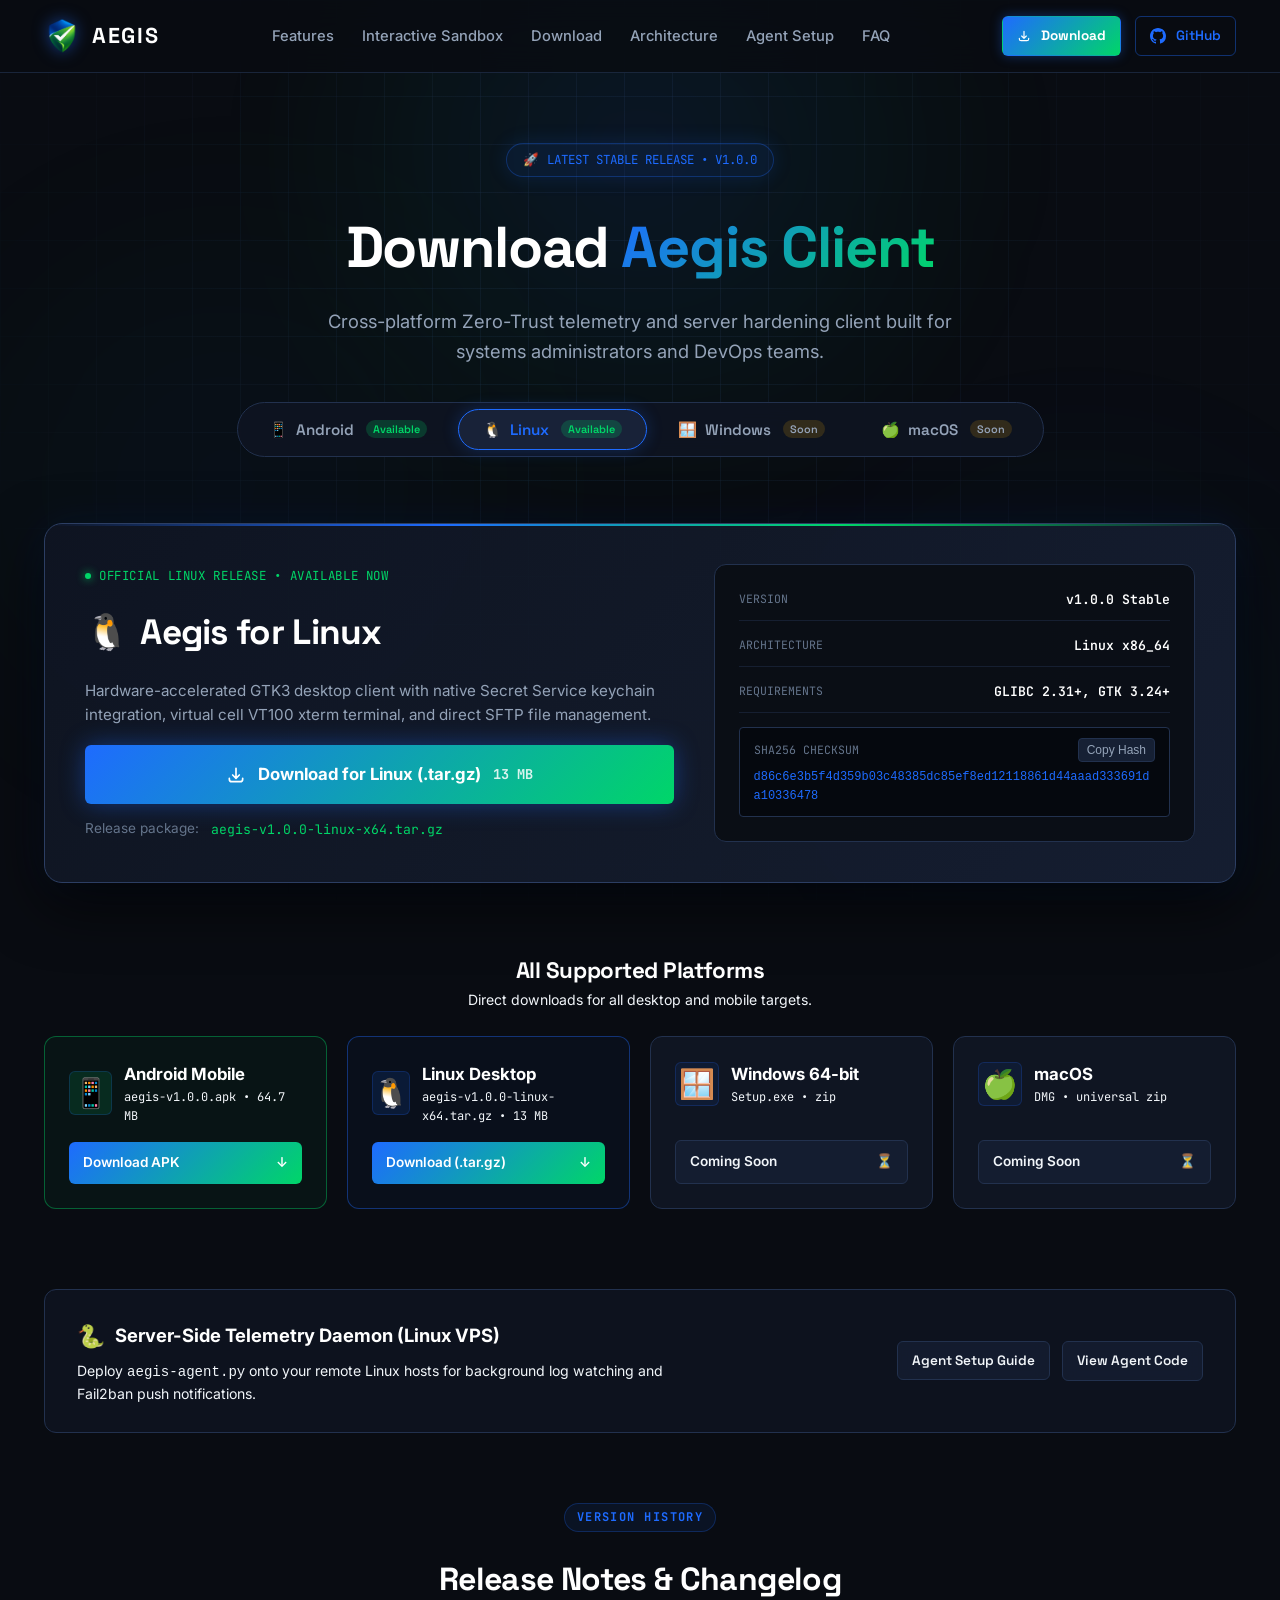
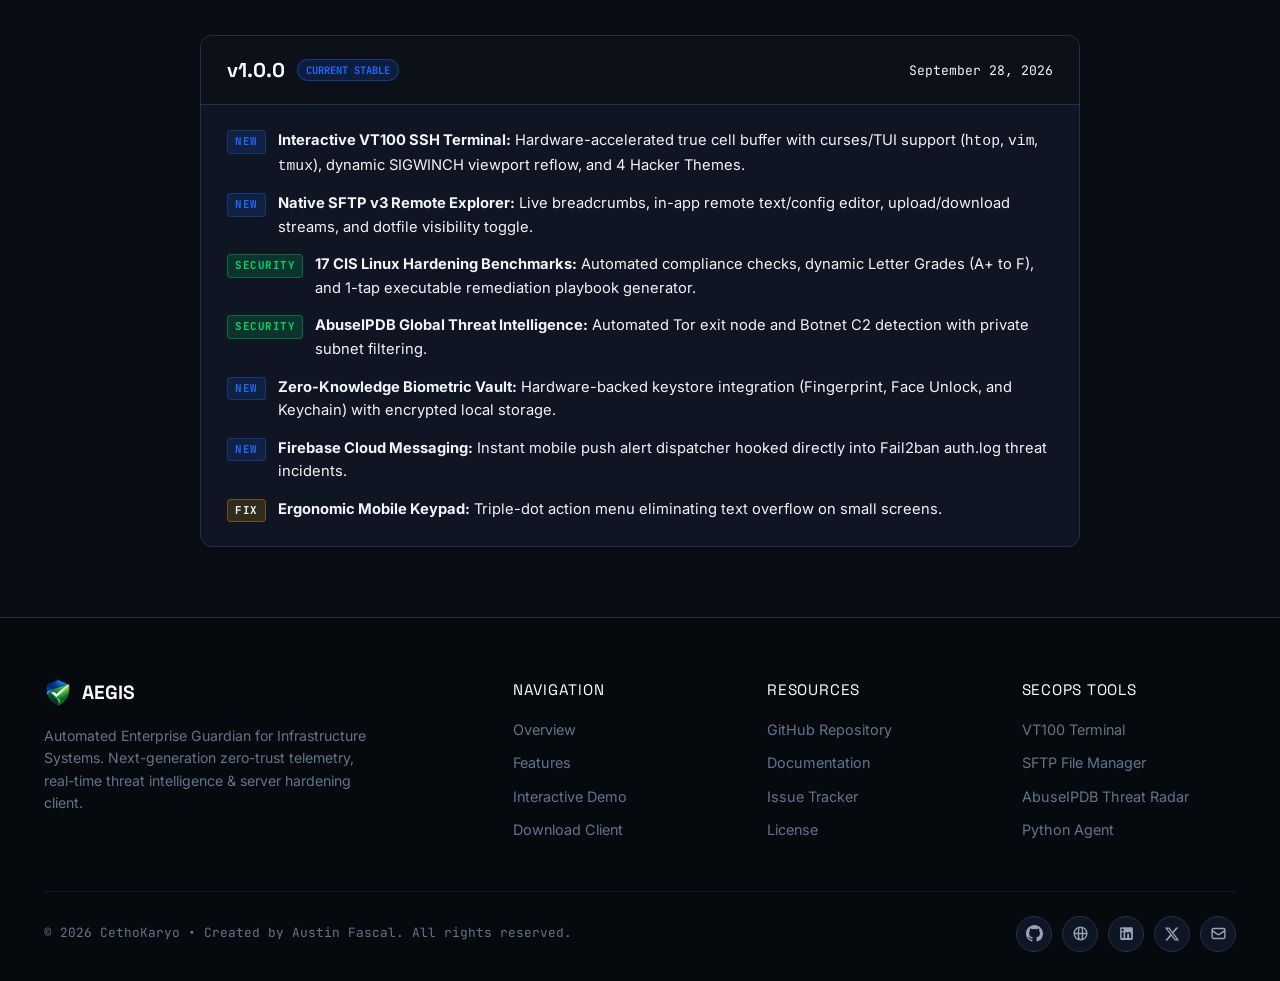
==== docs/download/index.html @ 313318b4 "chore: initial clean commit for Aegis client" ====
<!DOCTYPE html>
<html lang="en">
<head>
  <meta charset="UTF-8">
  <meta name="viewport" content="width=device-width, initial-scale=1.0">
  <meta http-equiv="X-UA-Compatible" content="ie=edge">

  <!-- Primary Meta Tags -->
  <title>Download Aegis — Next-Gen Zero-Trust Telemetry Client</title>
  <meta name="title" content="Download Aegis — Next-Gen Zero-Trust Telemetry Client">
  <meta name="description" content="Download the Aegis client for Linux, Windows, Android, and macOS. Experience hardware-accelerated SSH terminal, SFTP explorer, and real-time server telemetry.">
  <meta name="keywords" content="Download Aegis, Flutter Desktop, Linux SSH Client, Windows SSH, Android Terminal, macOS SFTP, SecOps, Zero-Trust">
  <meta name="author" content="Austin Fascal">
  <meta name="theme-color" content="#090C12">

  <!-- Open Graph / Facebook -->
  <meta property="og:type" content="website">
  <meta property="og:url" content="https://austinfascal.github.io/aegis-project/download/">
  <meta property="og:title" content="Download Aegis — Zero-Trust Telemetry & Server Hardening Client">
  <meta property="og:description" content="Download installers and binaries for Linux, Windows, Android, and macOS. Full release notes and changelogs.">
  <meta property="og:image" content="../assets/images/aegis_hero_preview.jpg">

  <!-- Twitter Card -->
  <meta property="twitter:card" content="summary_large_image">
  <meta property="twitter:url" content="https://austinfascal.github.io/aegis-project/download/">
  <meta property="twitter:title" content="Download Aegis — Zero-Trust Telemetry & Server Hardening Client">
  <meta property="twitter:description" content="Download installers and binaries for Linux, Windows, Android, and macOS. Full release notes and changelogs.">
  <meta property="twitter:image" content="../assets/images/aegis_hero_preview.jpg">

  <!-- Favicon -->
  <link rel="icon" type="image/png" href="../assets/images/favicon.png">

  <!-- Google Fonts -->
  <link rel="preconnect" href="https://fonts.googleapis.com">
  <link rel="preconnect" href="https://fonts.gstatic.com" crossorigin>
  <link href="https://fonts.googleapis.com/css2?family=Inter:wght@300;400;500;600;700&family=JetBrains+Mono:wght@400;500;600;700&family=Outfit:wght@500;600;700;800&family=Space+Grotesk:wght@500;600;700&display=swap" rel="stylesheet">

  <!-- Stylesheet -->
  <link rel="stylesheet" href="../styles.css">

  <!-- Reusable Components Script -->
  <script src="../components.js" defer></script>
</head>
<body>

  <!-- Cyber Matrix Ambient Background Glow -->
  <div class="ambient-bg" aria-hidden="true">
    <div class="ambient-grid"></div>
    <div class="ambient-glow-1"></div>
    <div class="ambient-glow-2"></div>
    <div class="ambient-glow-3"></div>
  </div>

  <!-- Reusable Header Component -->
  <aegis-header base-path="../" active-page="download"></aegis-header>

  <main>
    <!-- ==========================================================================
         Download Hero Section
         ========================================================================== -->
    <section class="download-hero">
      <div class="container">
        <div class="hero-pill-badge">
          <span>🚀</span>
          <span>LATEST STABLE RELEASE • V1.0.0</span>
        </div>

        <h1 class="download-hero-title">
          Download <span class="gradient-text-cyber">Aegis Client</span>
        </h1>

        <p class="download-hero-sub">
          Cross-platform Zero-Trust telemetry and server hardening client built for systems administrators and DevOps teams.
        </p>

        <!-- Interactive Platform Switcher Tabs -->
        <div class="platform-tabs-nav" id="osTabNav">
          <button class="p-tab-btn active" data-os="android" id="tabAndroidBtn">
            <span>📱</span>
            <span>Android</span>
            <span class="badge" style="background: rgba(0, 214, 104, 0.2); color: var(--emerald); font-size: 0.68rem; padding: 2px 7px; border-radius: 999px; margin-left: 4px;">Available</span>
          </button>
          <button class="p-tab-btn" data-os="linux" id="tabLinuxBtn">
            <span>🐧</span>
            <span>Linux</span>
            <span class="badge" style="background: rgba(0, 214, 104, 0.2); color: var(--emerald); font-size: 0.68rem; padding: 2px 7px; border-radius: 999px; margin-left: 4px;">Available</span>
          </button>
          <button class="p-tab-btn" data-os="windows" id="tabWindowsBtn">
            <span>🪟</span>
            <span>Windows</span>
            <span class="badge" style="background: rgba(255, 179, 0, 0.15); color: var(--amber); font-size: 0.68rem; padding: 2px 7px; border-radius: 999px; margin-left: 4px;">Soon</span>
          </button>
          <button class="p-tab-btn" data-os="macos" id="tabMacosBtn">
            <span>🍏</span>
            <span>macOS</span>
            <span class="badge" style="background: rgba(255, 179, 0, 0.15); color: var(--amber); font-size: 0.68rem; padding: 2px 7px; border-radius: 999px; margin-left: 4px;">Soon</span>
          </button>
        </div>
      </div>
    </section>

    <!-- ==========================================================================
         Active Platform Spotlight Card
         ========================================================================== -->
    <section class="container" style="position: relative; z-index: 1;">
      <div class="spotlight-card">

        <!-- 1. Linux Spotlight -->
        <div class="spotlight-panel" id="spotlight-linux">
          <div class="spotlight-info">
            <div class="spotlight-badge" style="border-color: rgba(0, 214, 104, 0.4); color: var(--emerald);">
              <span class="pulse-dot" style="background: var(--emerald);"></span>
              <span>OFFICIAL LINUX RELEASE • AVAILABLE NOW</span>
            </div>
            <h2 class="spotlight-title">
              <span>🐧</span>
              <span>Aegis for Linux</span>
            </h2>
            <p class="spotlight-desc">
              Hardware-accelerated GTK3 desktop client with native Secret Service keychain integration, virtual cell VT100 xterm terminal, and direct SFTP file management.
            </p>
            <div class="spotlight-cta-box">
              <a href="../releases/linux/aegis-v1.0.0-linux-x64.tar.gz" class="spotlight-main-btn" download>
                <svg width="20" height="20" fill="none" stroke="currentColor" viewBox="0 0 24 24">
                  <path stroke-linecap="round" stroke-linejoin="round" stroke-width="2" d="M4 16v1a3 3 0 003 3h10a3 3 0 003-3v-1m-4-4l-4 4m0 0l-4-4m4 4V4"/>
                </svg>
                <span>Download for Linux (.tar.gz)</span>
                <span style="font-family: var(--font-mono); font-size: 0.85rem; opacity: 0.85;">13 MB</span>
              </a>
              <div class="spotlight-alt-links">
                <span>Release package:</span>
                <span style="color: var(--emerald); font-family: var(--font-mono); font-size: 0.82rem;">aegis-v1.0.0-linux-x64.tar.gz</span>
              </div>
            </div>
          </div>

          <div class="spotlight-meta-panel">
            <div class="meta-row">
              <span class="meta-label">Version</span>
              <span class="meta-val">v1.0.0 Stable</span>
            </div>
            <div class="meta-row">
              <span class="meta-label">Architecture</span>
              <span class="meta-val">Linux x86_64</span>
            </div>
            <div class="meta-row">
              <span class="meta-label">Requirements</span>
              <span class="meta-val">GLIBC 2.31+, GTK 3.24+</span>
            </div>
            <div class="meta-hash-box">
              <div style="display: flex; justify-content: space-between; align-items: center;">
                <span class="meta-label">SHA256 Checksum</span>
                <button class="cmd-copy-btn" data-copy="d86c6e3b5f4d359b03c48385dc85ef8ed12118861d44aaad333691da10336478">Copy Hash</button>
              </div>
              <code style="color: var(--blue); font-size: 0.75rem; word-break: break-all;">d86c6e3b5f4d359b03c48385dc85ef8ed12118861d44aaad333691da10336478</code>
            </div>
          </div>
        </div>

        <!-- 2. Windows Spotlight -->
        <div class="spotlight-panel" id="spotlight-windows">
          <div class="spotlight-info">
            <div class="spotlight-badge" style="border-color: rgba(255, 179, 0, 0.4); color: var(--amber);">
              <span class="pulse-dot" style="background: var(--amber);"></span>
              <span>WINDOWS CLIENT • COMING SOON</span>
            </div>
            <h2 class="spotlight-title">
              <span>🪟</span>
              <span>Aegis for Windows</span>
            </h2>
            <p class="spotlight-desc">
              Native Windows 64-bit application with Windows Credential Manager integration, crisp ClearType font rendering, and seamless SSH key management.
            </p>
            <div class="spotlight-cta-box">
              <!-- Windows download packages will be available upon official release
              <a href="../releases/windows/aegis-windows-x64-setup.exe" class="spotlight-main-btn" download>
                <svg width="20" height="20" fill="none" stroke="currentColor" viewBox="0 0 24 24">
                  <path stroke-linecap="round" stroke-linejoin="round" stroke-width="2" d="M4 16v1a3 3 0 003 3h10a3 3 0 003-3v-1m-4-4l-4 4m0 0l-4-4m4 4V4"/>
                </svg>
                <span>Download Windows Installer (.exe)</span>
                <span style="font-family: var(--font-mono); font-size: 0.85rem; opacity: 0.85;">38 MB</span>
              </a>
              <div class="spotlight-alt-links">
                <span>Also available as:</span>
                <a href="../releases/windows/aegis-windows-x64.zip" download>Portable Archive (.zip)</a>
              </div>
              -->
              <div class="spotlight-coming-soon-btn">
                <div style="display: flex; align-items: center; gap: 10px;">
                  <svg width="20" height="20" fill="none" stroke="currentColor" viewBox="0 0 24 24">
                    <path stroke-linecap="round" stroke-linejoin="round" stroke-width="2" d="M12 8v4l3 3m6-3a9 9 0 11-18 0 9 9 0 0118 0z"/>
                  </svg>
                  <span>Windows Installer</span>
                </div>
                <span class="badge-coming-soon">Coming Soon</span>
              </div>
            </div>
          </div>

          <div class="spotlight-meta-panel">
            <div class="meta-row">
              <span class="meta-label">Version</span>
              <span class="meta-val">v1.0.0 Stable</span>
            </div>
            <div class="meta-row">
              <span class="meta-label">Architecture</span>
              <span class="meta-val">64-bit (x64)</span>
            </div>
            <div class="meta-row">
              <span class="meta-label">Requirements</span>
              <span class="meta-val">Windows 10 / 11 64-bit</span>
            </div>
            <div class="meta-hash-box">
              <div style="display: flex; justify-content: space-between; align-items: center;">
                <span class="meta-label">SHA256 Checksum</span>
                <button class="cmd-copy-btn" data-copy="7f83b1657ff1fc53b92dc18148a1d65dfc2d4b1fa3d677284addd200126d9069">Copy Hash</button>
              </div>
              <code style="color: var(--blue); font-size: 0.75rem; word-break: break-all;">7f83b1657ff1fc53b92dc18148a1d65dfc2d4b1fa3d677284addd200126d9069</code>
            </div>
          </div>
        </div>

        <!-- 3. Android Spotlight -->
        <div class="spotlight-panel active" id="spotlight-android">
          <div class="spotlight-info">
            <div class="spotlight-badge" style="border-color: rgba(0, 214, 104, 0.4); color: var(--emerald);">
              <span class="pulse-dot" style="background: var(--emerald);"></span>
              <span>OFFICIAL ANDROID RELEASE • AVAILABLE NOW</span>
            </div>
            <h2 class="spotlight-title">
              <span>📱</span>
              <span>Aegis for Android</span>
            </h2>
            <p class="spotlight-desc">
              High-performance mobile client with Fingerprint / Face ID Biometric Vault, ergonomic on-screen terminal ribbon, and instant Firebase push alerts.
            </p>
            <div class="spotlight-cta-box">
              <a href="../releases/android/aegis-v1.0.0.apk" class="spotlight-main-btn" download>
                <svg width="20" height="20" fill="none" stroke="currentColor" viewBox="0 0 24 24">
                  <path stroke-linecap="round" stroke-linejoin="round" stroke-width="2" d="M4 16v1a3 3 0 003 3h10a3 3 0 003-3v-1m-4-4l-4 4m0 0l-4-4m4 4V4"/>
                </svg>
                <span>Download Android APK</span>
                <span style="font-family: var(--font-mono); font-size: 0.85rem; opacity: 0.85;">64.7 MB</span>
              </a>
              <div class="spotlight-alt-links">
                <span>Release package:</span>
                <span style="color: var(--emerald); font-family: var(--font-mono); font-size: 0.82rem;">aegis-v1.0.0.apk</span>
              </div>
            </div>
          </div>

          <div class="spotlight-meta-panel">
            <div class="meta-row">
              <span class="meta-label">Version</span>
              <span class="meta-val">v1.0.0 Stable</span>
            </div>
            <div class="meta-row">
              <span class="meta-label">Target Architecture</span>
              <span class="meta-val">Universal (Multi-ABI)</span>
            </div>
            <div class="meta-row">
              <span class="meta-label">Requirements</span>
              <span class="meta-val">Android 8.0 (API 26+) or higher</span>
            </div>
            <div class="meta-hash-box">
              <div style="display: flex; justify-content: space-between; align-items: center;">
                <span class="meta-label">SHA256 Checksum</span>
                <button class="cmd-copy-btn" data-copy="049abb6330b76d0e8e27efcad62b29cc1a3eafc8eeccf42edc6925e6ec5440e1">Copy Hash</button>
              </div>
              <code style="color: var(--blue); font-size: 0.75rem; word-break: break-all;">049abb6330b76d0e8e27efcad62b29cc1a3eafc8eeccf42edc6925e6ec5440e1</code>
            </div>
          </div>
        </div>

        <!-- 4. macOS Spotlight -->
        <div class="spotlight-panel" id="spotlight-macos">
          <div class="spotlight-info">
            <div class="spotlight-badge" style="border-color: rgba(255, 179, 0, 0.4); color: var(--amber);">
              <span class="pulse-dot" style="background: var(--amber);"></span>
              <span>MACOS CLIENT • COMING SOON</span>
            </div>
            <h2 class="spotlight-title">
              <span>🍏</span>
              <span>Aegis for macOS</span>
            </h2>
            <p class="spotlight-desc">
              Universal binary compiled for Apple Silicon (M1/M2/M3/M4) and Intel with Touch ID Keychain authorization and native macOS menu bar integration.
            </p>
            <div class="spotlight-cta-box">
              <!-- macOS download packages will be available upon official release
              <a href="../releases/macos/aegis-macos-universal.dmg" class="spotlight-main-btn" download>
                <svg width="20" height="20" fill="none" stroke="currentColor" viewBox="0 0 24 24">
                  <path stroke-linecap="round" stroke-linejoin="round" stroke-width="2" d="M4 16v1a3 3 0 003 3h10a3 3 0 003-3v-1m-4-4l-4 4m0 0l-4-4m4 4V4"/>
                </svg>
                <span>Download DMG Installer</span>
                <span style="font-family: var(--font-mono); font-size: 0.85rem; opacity: 0.85;">46 MB</span>
              </a>
              <div class="spotlight-alt-links">
                <span>Also available as:</span>
                <a href="../releases/macos/aegis-macos-universal.zip" download>Portable App Archive (.zip)</a>
              </div>
              -->
              <div class="spotlight-coming-soon-btn">
                <div style="display: flex; align-items: center; gap: 10px;">
                  <svg width="20" height="20" fill="none" stroke="currentColor" viewBox="0 0 24 24">
                    <path stroke-linecap="round" stroke-linejoin="round" stroke-width="2" d="M12 8v4l3 3m6-3a9 9 0 11-18 0 9 9 0 0118 0z"/>
                  </svg>
                  <span>macOS DMG Installer</span>
                </div>
                <span class="badge-coming-soon">Coming Soon</span>
              </div>
            </div>
          </div>

          <div class="spotlight-meta-panel">
            <div class="meta-row">
              <span class="meta-label">Version</span>
              <span class="meta-val">v1.0.0 Stable</span>
            </div>
            <div class="meta-row">
              <span class="meta-label">Binary Type</span>
              <span class="meta-val">Apple Silicon & Intel Universal</span>
            </div>
            <div class="meta-row">
              <span class="meta-label">Requirements</span>
              <span class="meta-val">macOS 12 Monterey or newer</span>
            </div>
            <div class="meta-hash-box">
              <div style="display: flex; justify-content: space-between; align-items: center;">
                <span class="meta-label">SHA256 Checksum</span>
                <button class="cmd-copy-btn" data-copy="5e884898da28047151d0e56f8dc6292773603d0d6aabbdd62a11ef721d1542d8">Copy Hash</button>
              </div>
              <code style="color: var(--blue); font-size: 0.75rem; word-break: break-all;">5e884898da28047151d0e56f8dc6292773603d0d6aabbdd62a11ef721d1542d8</code>
            </div>
          </div>
        </div>

      </div>

      <!-- ==========================================================================
           All Platforms Card Grid (Clean Overview)
           ========================================================================== -->
      <div class="all-platforms-section">
        <div style="text-align: center; margin-bottom: 24px;">
          <h3 style="font-size: 1.4rem; color: #FFF;">All Supported Platforms</h3>
          <p class="text-dim" style="font-size: 0.88rem;">Direct downloads for all desktop and mobile targets.</p>
        </div>

        <div class="platforms-card-grid">
          <div class="platform-simple-card" onclick="switchSpotlight('android')" style="border-color: rgba(0, 214, 104, 0.4); background: rgba(0, 214, 104, 0.04);">
            <div class="p-card-top">
              <div class="p-card-icon" style="background: rgba(0, 214, 104, 0.12); color: var(--emerald);">📱</div>
              <div>
                <strong style="color: #FFF; font-size: 1.05rem;">Android Mobile</strong>
                <div class="text-dim" style="font-size: 0.75rem; font-family: var(--font-mono);">aegis-v1.0.0.apk • 64.7 MB</div>
              </div>
            </div>
            <div class="p-card-btn" style="background: linear-gradient(135deg, var(--blue) 0%, var(--emerald) 100%); color: #FFF; border: none;">
              <span>Download APK</span>
              <span>↓</span>
            </div>
          </div>

          <div class="platform-simple-card" onclick="switchSpotlight('linux')" style="border-color: rgba(30, 107, 255, 0.4); background: rgba(30, 107, 255, 0.04);">
            <div class="p-card-top">
              <div class="p-card-icon" style="background: rgba(30, 107, 255, 0.12); color: var(--blue);">🐧</div>
              <div>
                <strong style="color: #FFF; font-size: 1.05rem;">Linux Desktop</strong>
                <div class="text-dim" style="font-size: 0.75rem; font-family: var(--font-mono);">aegis-v1.0.0-linux-x64.tar.gz • 13 MB</div>
              </div>
            </div>
            <div class="p-card-btn" style="background: linear-gradient(135deg, var(--blue) 0%, var(--emerald) 100%); color: #FFF; border: none;">
              <span>Download (.tar.gz)</span>
              <span>↓</span>
            </div>
          </div>

          <div class="platform-simple-card" onclick="switchSpotlight('windows')">
            <div class="p-card-top">
              <div class="p-card-icon">🪟</div>
              <div>
                <strong style="color: #FFF; font-size: 1.05rem;">Windows 64-bit</strong>
                <div class="text-dim" style="font-size: 0.75rem; font-family: var(--font-mono);">Setup.exe • zip</div>
              </div>
            </div>
            <div class="p-card-btn" style="color: var(--amber);">
              <span>Coming Soon</span>
              <span>⏳</span>
            </div>
          </div>

          <div class="platform-simple-card" onclick="switchSpotlight('macos')">
            <div class="p-card-top">
              <div class="p-card-icon">🍏</div>
              <div>
                <strong style="color: #FFF; font-size: 1.05rem;">macOS</strong>
                <div class="text-dim" style="font-size: 0.75rem; font-family: var(--font-mono);">DMG • universal zip</div>
              </div>
            </div>
            <div class="p-card-btn" style="color: var(--amber);">
              <span>Coming Soon</span>
              <span>⏳</span>
            </div>
          </div>
        </div>
      </div>

      <!-- ==========================================================================
           Server Telemetry Daemon Banner
           ========================================================================== -->
      <div style="background: rgba(15, 21, 34, 0.85); border: 1px solid var(--border-subtle); border-radius: var(--radius-md); padding: 28px 32px; display: flex; align-items: center; justify-content: space-between; flex-wrap: wrap; gap: 20px; margin-bottom: 70px;">
        <div style="max-width: 600px;">
          <div style="display: flex; align-items: center; gap: 10px; margin-bottom: 6px;">
            <span style="font-size: 1.4rem;">🐍</span>
            <strong style="color: #FFF; font-size: 1.15rem;">Server-Side Telemetry Daemon (Linux VPS)</strong>
          </div>
          <p class="text-muted" style="font-size: 0.88rem; line-height: 1.5;">
            Deploy <code>aegis-agent.py</code> onto your remote Linux hosts for background log watching and Fail2ban push notifications.
          </p>
        </div>
        <div style="display: flex; gap: 12px; flex-wrap: wrap;">
          <a href="../#deployment" class="btn btn-secondary btn-sm">Agent Setup Guide</a>
          <a href="https://github.com/AustinFascal/aegis/tree/main/server_agent" target="_blank" rel="noopener noreferrer" class="btn btn-secondary btn-sm">View Agent Code</a>
        </div>
      </div>

      <!-- ==========================================================================
           Clean Release Notes & Changelog
           ========================================================================== -->
      <div class="changelog-wrapper" id="changelog">
        <div style="text-align: center; margin-bottom: 30px;">
          <span class="section-badge">Version History</span>
          <h2 style="font-size: 2rem; color: #FFF; margin-top: 8px;">Release Notes & Changelog</h2>
        </div>

        <!-- v1.0.0 Block -->
        <div class="cl-version-block" style="margin-bottom: 70px;">
          <div class="cl-version-header">
            <div class="cl-version-title">
              <span>v1.0.0</span>
              <span class="brand-badge" style="background: rgba(30, 107, 255, 0.15); border-color: rgba(30, 107, 255, 0.4); color: var(--blue);">CURRENT STABLE</span>
            </div>
            <div class="text-dim" style="font-size: 0.82rem; font-family: var(--font-mono);">September 28, 2026</div>
          </div>
          <ul class="cl-entry-list">
            <li class="cl-entry-item">
              <span class="cl-tag cl-tag-feat">NEW</span>
              <div>
                <strong>Interactive VT100 SSH Terminal:</strong> Hardware-accelerated true cell buffer with curses/TUI support (<code>htop</code>, <code>vim</code>, <code>tmux</code>), dynamic SIGWINCH viewport reflow, and 4 Hacker Themes.
              </div>
            </li>
            <li class="cl-entry-item">
              <span class="cl-tag cl-tag-feat">NEW</span>
              <div>
                <strong>Native SFTP v3 Remote Explorer:</strong> Live breadcrumbs, in-app remote text/config editor, upload/download streams, and dotfile visibility toggle.
              </div>
            </li>
            <li class="cl-entry-item">
              <span class="cl-tag cl-tag-sec">SECURITY</span>
              <div>
                <strong>17 CIS Linux Hardening Benchmarks:</strong> Automated compliance checks, dynamic Letter Grades (A+ to F), and 1-tap executable remediation playbook generator.
              </div>
            </li>
            <li class="cl-entry-item">
              <span class="cl-tag cl-tag-sec">SECURITY</span>
              <div>
                <strong>AbuseIPDB Global Threat Intelligence:</strong> Automated Tor exit node and Botnet C2 detection with private subnet filtering.
              </div>
            </li>
            <li class="cl-entry-item">
              <span class="cl-tag cl-tag-feat">NEW</span>
              <div>
                <strong>Zero-Knowledge Biometric Vault:</strong> Hardware-backed keystore integration (Fingerprint, Face Unlock, and Keychain) with encrypted local storage.
              </div>
            </li>
            <li class="cl-entry-item">
              <span class="cl-tag cl-tag-feat">NEW</span>
              <div>
                <strong>Firebase Cloud Messaging:</strong> Instant mobile push alert dispatcher hooked directly into Fail2ban auth.log threat incidents.
              </div>
            </li>
            <li class="cl-entry-item">
              <span class="cl-tag cl-tag-fix">FIX</span>
              <div>
                <strong>Ergonomic Mobile Keypad:</strong> Triple-dot action menu eliminating text overflow on small screens.
              </div>
            </li>
          </ul>
        </div>

      </div>
    </section>
  </main>

  <!-- Reusable Footer Component -->
  <aegis-footer base-path="../"></aegis-footer>

  <!-- Interactive Logic for Platform Tabs & Clipboard -->
  <script>
    function switchSpotlight(os) {
      // Update tab buttons
      document.querySelectorAll('.p-tab-btn').forEach(btn => {
        btn.classList.toggle('active', btn.getAttribute('data-os') === os);
      });

      // Update spotlight panels
      document.querySelectorAll('.spotlight-panel').forEach(panel => {
        panel.classList.toggle('active', panel.id === `spotlight-${os}`);
      });
    }

    // Smart OS detection: default to Linux or Android
    document.addEventListener('DOMContentLoaded', () => {
      let detectedOs = 'linux';
      const userAgent = navigator.userAgent.toLowerCase();
      if (/android/.test(userAgent)) {
        detectedOs = 'android';
      }
      switchSpotlight(detectedOs);

      // Bind tab clicks
      document.querySelectorAll('.p-tab-btn').forEach(btn => {
        btn.addEventListener('click', () => {
          switchSpotlight(btn.getAttribute('data-os'));
        });
      });

      // Bind copy buttons
      document.querySelectorAll('[data-copy]').forEach(button => {
        button.addEventListener('click', (e) => {
          e.preventDefault();
          const text = button.getAttribute('data-copy');
          if (!text) return;
          navigator.clipboard.writeText(text).then(() => {
            const original = button.innerHTML;
            button.innerHTML = '✓ Copied';
            setTimeout(() => button.innerHTML = original, 2000);
          });
        });
      });
    });
  </script>
</body>
</html>
---- docs/styles.css ----
/* ==========================================================================
   AEGIS - Automated Enterprise Guardian for Infrastructure Systems
   Landing Page Design System & Stylesheet
   ========================================================================== */

:root {
  --bg-dark: #090C12;
  --bg-surface: #0F1522;
  --bg-elevated: #161F32;
  --bg-card: #182238;
  --bg-card-hover: #1E2B46;
  --border-subtle: #22314E;
  --border-bright: #2C3E63;
  --border-glow: rgba(30, 107, 255, 0.25);

  /* Primary Logo Brand Colors: Shield Royal Blue & Emerald Check Green */
  --blue: #1E6BFF;
  --blue-dark: #0A4FD9;
  --blue-glow: rgba(30, 107, 255, 0.4);
  --blue-subtle: rgba(30, 107, 255, 0.08);

  --emerald: #00D668;
  --emerald-dark: #00A850;
  --emerald-glow: rgba(0, 214, 104, 0.35);
  --emerald-subtle: rgba(0, 214, 104, 0.08);

  /* Logo Palette Mappings replacing old Cyan & Purple */
  --cyan: #1E6BFF;
  --cyan-dark: #0A4FD9;
  --cyan-glow: rgba(30, 107, 255, 0.4);
  --cyan-subtle: rgba(30, 107, 255, 0.08);

  --purple: #00D668;
  --purple-glow: rgba(0, 214, 104, 0.35);

  --text-main: #F1F5F9;
  --text-muted: #94A3B8;
  --text-dim: #64748B;

  --font-heading: 'Space Grotesk', 'Outfit', sans-serif;
  --font-body: 'Inter', -apple-system, BlinkMacSystemFont, 'Segoe UI', Roboto, sans-serif;
  --font-mono: 'JetBrains Mono', 'Fira Code', 'Courier New', monospace;

  --transition-fast: 0.18s cubic-bezier(0.4, 0, 0.2, 1);
  --transition-normal: 0.28s cubic-bezier(0.4, 0, 0.2, 1);
  --transition-slow: 0.45s cubic-bezier(0.16, 1, 0.3, 1);

  --container-max: 1240px;
  --radius-sm: 6px;
  --radius-md: 12px;
  --radius-lg: 18px;
  --radius-full: 9999px;
}

/* Reset & Base */
*, *::before, *::after {
  box-sizing: border-box;
  margin: 0;
  padding: 0;
}

html {
  scroll-behavior: smooth;
  color-scheme: dark;
  font-size: 16px;
  background-color: var(--bg-dark);
}

body {
  font-family: var(--font-body);
  color: var(--text-main);
  background-color: var(--bg-dark);
  line-height: 1.6;
  overflow-x: hidden;
  position: relative;
  -webkit-font-smoothing: antialiased;
  -moz-osx-font-smoothing: grayscale;
}

/* Cyber Matrix Grid & Ambient Glow Background */
.ambient-bg {
  position: fixed;
  top: 0;
  left: 0;
  width: 100vw;
  height: 100vh;
  pointer-events: none;
  z-index: 0;
  overflow: hidden;
}

.ambient-grid {
  position: absolute;
  inset: 0;
  background-image: 
    linear-gradient(to right, rgba(34, 49, 78, 0.25) 1px, transparent 1px),
    linear-gradient(to bottom, rgba(34, 49, 78, 0.25) 1px, transparent 1px);
  background-size: 48px 48px;
  mask-image: radial-gradient(circle at 50% 30%, black 20%, transparent 80%);
  -webkit-mask-image: radial-gradient(circle at 50% 30%, black 20%, transparent 80%);
}

.ambient-glow-1 {
  position: absolute;
  top: -150px;
  left: 50%;
  transform: translateX(-50%);
  width: 800px;
  height: 600px;
  background: radial-gradient(circle, rgba(30, 107, 255, 0.14) 0%, rgba(0, 214, 104, 0.05) 50%, transparent 75%);
  filter: blur(80px);
  opacity: 0.8;
  animation: pulseAura 9s ease-in-out infinite alternate;
}

.ambient-glow-2 {
  position: absolute;
  top: 45%;
  right: -100px;
  width: 600px;
  height: 600px;
  background: radial-gradient(circle, rgba(0, 214, 104, 0.08) 0%, rgba(30, 107, 255, 0.04) 50%, transparent 70%);
  filter: blur(90px);
  opacity: 0.7;
}

.ambient-glow-3 {
  position: absolute;
  bottom: 10%;
  left: -100px;
  width: 650px;
  height: 650px;
  background: radial-gradient(circle, rgba(30, 107, 255, 0.08) 0%, rgba(0, 214, 104, 0.04) 50%, transparent 70%);
  filter: blur(100px);
  opacity: 0.6;
}

@keyframes pulseAura {
  0% { transform: translateX(-50%) scale(0.95); opacity: 0.6; }
  100% { transform: translateX(-50%) scale(1.1); opacity: 0.95; }
}

/* Container */
.container {
  max-width: var(--container-max);
  margin: 0 auto;
  padding: 0 24px;
  position: relative;
  z-index: 1;
}

/* Typography Utilities */
h1, h2, h3, h4, h5, h6 {
  font-family: var(--font-heading);
  font-weight: 700;
  letter-spacing: -0.02em;
  color: #FFFFFF;
}

.text-cyan { color: var(--cyan); }
.text-emerald { color: var(--emerald); }
.text-purple { color: var(--purple); }
.text-amber { color: var(--amber); }
.text-crimson { color: var(--crimson); }
.text-mono { font-family: var(--font-mono); }

.gradient-text-cyan {
  background: linear-gradient(135deg, #FFFFFF 20%, #1E6BFF 85%);
  -webkit-background-clip: text;
  -webkit-text-fill-color: transparent;
}

.gradient-text-cyber {
  background: linear-gradient(135deg, #1E6BFF 0%, #00D668 100%);
  -webkit-background-clip: text;
  -webkit-text-fill-color: transparent;
}

/* Buttons */
.btn {
  display: inline-flex;
  align-items: center;
  justify-content: center;
  gap: 10px;
  padding: 12px 24px;
  border-radius: var(--radius-sm);
  font-family: var(--font-heading);
  font-weight: 600;
  font-size: 0.95rem;
  text-decoration: none;
  cursor: pointer;
  transition: all var(--transition-fast);
  border: 1px solid transparent;
  white-space: nowrap;
}

.btn-primary {
  background: linear-gradient(135deg, #1E6BFF 0%, #00D668 100%);
  color: #FFFFFF;
  box-shadow: 0 0 20px rgba(30, 107, 255, 0.4);
  font-weight: 700;
}

.btn-primary:hover {
  transform: translateY(-2px);
  box-shadow: 0 0 30px rgba(0, 214, 104, 0.55);
  color: #FFFFFF;
}

.btn-secondary {
  background: rgba(22, 31, 50, 0.8);
  color: var(--text-main);
  border: 1px solid var(--border-subtle);
  backdrop-filter: blur(8px);
}

.btn-secondary:hover {
  background: rgba(30, 43, 70, 0.9);
  border-color: var(--blue);
  color: #FFF;
  transform: translateY(-2px);
  box-shadow: 0 4px 16px rgba(30, 107, 255, 0.2);
}

.btn-outline-cyan {
  background: transparent;
  color: var(--blue);
  border: 1px solid rgba(30, 107, 255, 0.4);
}

.btn-outline-cyan:hover {
  background: var(--blue-subtle);
  border-color: var(--blue);
  box-shadow: 0 0 16px var(--blue-glow);
  transform: translateY(-2px);
}

.btn-sm {
  padding: 8px 14px;
  font-size: 0.85rem;
}

/* ==========================================================================
   Navigation Bar
   ========================================================================== */
.site-header {
  position: sticky;
  top: 0;
  width: 100%;
  z-index: 100;
  background: rgba(9, 12, 18, 0.85);
  backdrop-filter: blur(16px);
  -webkit-backdrop-filter: blur(16px);
  border-bottom: 1px solid rgba(34, 49, 78, 0.7);
  transition: all var(--transition-normal);
}

.navbar {
  display: flex;
  align-items: center;
  justify-content: space-between;
  height: 72px;
}

.nav-brand {
  display: flex;
  align-items: center;
  gap: 12px;
  text-decoration: none;
  color: #FFF;
}

.brand-logo-img {
  width: 36px;
  height: 36px;
  object-fit: contain;
  filter: drop-shadow(0 0 8px rgba(30, 107, 255, 0.5));
}

.brand-text {
  font-family: var(--font-heading);
  font-size: 1.35rem;
  font-weight: 800;
  letter-spacing: 0.08em;
  color: #FFF;
}

.brand-badge {
  font-family: var(--font-mono);
  font-size: 0.65rem;
  font-weight: 700;
  padding: 2px 8px;
  background: rgba(0, 230, 118, 0.12);
  border: 1px solid rgba(0, 230, 118, 0.35);
  color: var(--emerald);
  border-radius: var(--radius-full);
  display: flex;
  align-items: center;
  gap: 5px;
}

.pulse-dot {
  width: 6px;
  height: 6px;
  border-radius: 50%;
  background-color: var(--emerald);
  box-shadow: 0 0 8px var(--emerald);
  animation: pulseDot 2s infinite ease-in-out;
}

@keyframes pulseDot {
  0% { transform: scale(0.9); opacity: 0.7; }
  50% { transform: scale(1.3); opacity: 1; box-shadow: 0 0 12px var(--emerald); }
  100% { transform: scale(0.9); opacity: 0.7; }
}

.nav-menu {
  display: flex;
  align-items: center;
  gap: 28px;
  list-style: none;
}

.nav-link {
  color: var(--text-muted);
  text-decoration: none;
  font-size: 0.92rem;
  font-weight: 500;
  transition: color var(--transition-fast);
  position: relative;
  padding: 6px 0;
}

.nav-link:hover {
  color: var(--cyan);
}

.nav-link::after {
  content: '';
  position: absolute;
  bottom: 0;
  left: 0;
  width: 0;
  height: 2px;
  background: var(--cyan);
  transition: width var(--transition-fast);
  box-shadow: 0 0 8px var(--cyan);
}

.nav-link:hover::after {
  width: 100%;
}

.nav-actions {
  display: flex;
  align-items: center;
  gap: 14px;
}

.mobile-toggle {
  display: none;
  background: none;
  border: 1px solid var(--border-subtle);
  color: var(--text-main);
  padding: 8px 12px;
  border-radius: var(--radius-sm);
  cursor: pointer;
}

/* ==========================================================================
   Hero Section
   ========================================================================== */
.hero-section {
  padding: 80px 0 60px;
  position: relative;
}

.hero-pill-badge {
  display: inline-flex;
  align-items: center;
  gap: 8px;
  padding: 6px 16px;
  background: rgba(30, 107, 255, 0.08);
  border: 1px solid rgba(30, 107, 255, 0.3);
  border-radius: var(--radius-full);
  font-family: var(--font-mono);
  font-size: 0.78rem;
  color: var(--cyan);
  margin-bottom: 24px;
  box-shadow: 0 0 20px rgba(30, 107, 255, 0.15);
}

.hero-headline {
  font-size: clamp(2.4rem, 5vw, 4rem);
  line-height: 1.1;
  margin-bottom: 22px;
  max-width: 900px;
}

.hero-subhead {
  font-size: clamp(1.05rem, 1.8vw, 1.25rem);
  color: var(--text-muted);
  max-width: 780px;
  margin-bottom: 36px;
  line-height: 1.65;
}

.hero-cta-group {
  display: flex;
  align-items: center;
  gap: 16px;
  flex-wrap: wrap;
  margin-bottom: 40px;
}

/* Terminal Command Widget */
.hero-cmd-widget {
  display: inline-flex;
  align-items: center;
  gap: 12px;
  padding: 10px 18px;
  background: rgba(15, 21, 34, 0.9);
  border: 1px solid var(--border-subtle);
  border-radius: var(--radius-sm);
  font-family: var(--font-mono);
  font-size: 0.85rem;
  color: var(--text-main);
  box-shadow: 0 4px 20px rgba(0, 0, 0, 0.3);
}

.cmd-prefix {
  color: var(--cyan);
  font-weight: 700;
}

.cmd-copy-btn {
  background: rgba(34, 49, 78, 0.6);
  border: 1px solid var(--border-subtle);
  color: var(--text-muted);
  padding: 4px 8px;
  border-radius: 4px;
  cursor: pointer;
  transition: all var(--transition-fast);
  display: flex;
  align-items: center;
  gap: 4px;
  font-size: 0.75rem;
}

.cmd-copy-btn:hover {
  background: var(--cyan);
  color: #000;
  border-color: var(--cyan);
}

/* Stats Counter Row */
.stats-banner {
  display: grid;
  grid-template-columns: repeat(auto-fit, minmax(180px, 1fr));
  gap: 16px;
  padding: 24px;
  background: rgba(15, 21, 34, 0.6);
  border: 1px solid var(--border-subtle);
  border-radius: var(--radius-md);
  backdrop-filter: blur(12px);
  margin-bottom: 60px;
}

.stat-item {
  display: flex;
  flex-direction: column;
  gap: 4px;
}

.stat-value {
  font-family: var(--font-heading);
  font-size: 2rem;
  font-weight: 800;
  color: #FFF;
  display: flex;
  align-items: baseline;
  gap: 4px;
}

.stat-label {
  font-size: 0.8rem;
  color: var(--text-dim);
  text-transform: uppercase;
  letter-spacing: 0.05em;
  font-weight: 600;
}

/* Hero Showcase Frame */
.hero-showcase {
  position: relative;
  margin-top: 20px;
  border-radius: var(--radius-lg);
  padding: 12px;
  background: linear-gradient(135deg, rgba(30, 107, 255, 0.3) 0%, rgba(34, 49, 78, 0.4) 50%, rgba(0, 214, 104, 0.25) 100%);
  box-shadow: 0 20px 60px rgba(0, 0, 0, 0.7), 0 0 40px rgba(30, 107, 255, 0.15);
}

.hero-showcase-inner {
  position: relative;
  border-radius: var(--radius-md);
  overflow: hidden;
  background: var(--bg-surface);
  border: 1px solid var(--border-bright);
}

.showcase-header {
  display: flex;
  align-items: center;
  justify-content: space-between;
  padding: 12px 18px;
  background: #090D15;
  border-bottom: 1px solid var(--border-subtle);
  font-family: var(--font-mono);
  font-size: 0.8rem;
}

.window-dots {
  display: flex;
  gap: 8px;
}

.dot {
  width: 11px;
  height: 11px;
  border-radius: 50%;
}

.dot-red { background: #FF5F56; }
.dot-yellow { background: #FFBD2E; }
.dot-green { background: #27C93F; }

.showcase-title-tag {
  color: var(--text-muted);
  display: flex;
  align-items: center;
  gap: 8px;
}

.showcase-media-container {
  position: relative;
  width: 100%;
  aspect-ratio: 16 / 9;
  max-height: 600px;
  background: #06080E;
  overflow: hidden;
}

.showcase-img {
  width: 100%;
  height: 100%;
  object-fit: cover;
  display: block;
}

/* Overlaid Telemetry Cards */
.hero-telemetry-overlay {
  position: absolute;
  bottom: 24px;
  left: 24px;
  right: 24px;
  display: grid;
  grid-template-columns: repeat(auto-fit, minmax(240px, 1fr));
  gap: 16px;
  pointer-events: none;
}

.telemetry-floating-card {
  pointer-events: auto;
  background: rgba(15, 21, 34, 0.88);
  border: 1px solid rgba(30, 107, 255, 0.3);
  backdrop-filter: blur(14px);
  padding: 16px;
  border-radius: var(--radius-md);
  box-shadow: 0 10px 30px rgba(0, 0, 0, 0.6);
  display: flex;
  flex-direction: column;
  gap: 8px;
}

.t-card-header {
  display: flex;
  align-items: center;
  justify-content: space-between;
  font-size: 0.75rem;
  font-family: var(--font-mono);
  color: var(--text-dim);
  text-transform: uppercase;
}

.t-card-val {
  font-size: 1.25rem;
  font-weight: 700;
  color: #FFF;
  display: flex;
  align-items: baseline;
  gap: 8px;
}

.t-progress-bar {
  width: 100%;
  height: 6px;
  background: rgba(255, 255, 255, 0.1);
  border-radius: 3px;
  overflow: hidden;
}

.t-progress-fill {
  height: 100%;
  border-radius: 3px;
  transition: width 0.5s ease;
}

/* ==========================================================================
   Interactive Command Center & Sandbox Section
   ========================================================================== */
.interactive-section {
  padding: 100px 0;
  position: relative;
}

.section-head {
  text-align: center;
  max-width: 800px;
  margin: 0 auto 50px;
}

.section-badge {
  display: inline-block;
  font-family: var(--font-mono);
  font-size: 0.75rem;
  font-weight: 700;
  text-transform: uppercase;
  letter-spacing: 0.12em;
  padding: 4px 12px;
  border-radius: var(--radius-full);
  background: rgba(30, 107, 255, 0.08);
  border: 1px solid rgba(30, 107, 255, 0.25);
  color: var(--cyan);
  margin-bottom: 14px;
}

.section-title {
  font-size: clamp(2rem, 3.5vw, 2.8rem);
  margin-bottom: 16px;
}

.section-subtitle {
  color: var(--text-muted);
  font-size: 1.05rem;
}

/* Tab Navigation */
.sandbox-tabs {
  display: flex;
  align-items: center;
  justify-content: center;
  gap: 8px;
  flex-wrap: wrap;
  margin-bottom: 28px;
}

.tab-btn {
  display: inline-flex;
  align-items: center;
  gap: 8px;
  padding: 10px 18px;
  border-radius: var(--radius-sm);
  background: rgba(22, 31, 50, 0.5);
  border: 1px solid var(--border-subtle);
  color: var(--text-muted);
  font-family: var(--font-heading);
  font-weight: 600;
  font-size: 0.9rem;
  cursor: pointer;
  transition: all var(--transition-fast);
}

.tab-btn:hover {
  color: #FFF;
  border-color: var(--border-bright);
  background: rgba(30, 43, 70, 0.7);
}

.tab-btn.active {
  background: var(--bg-card);
  border-color: var(--cyan);
  color: var(--cyan);
  box-shadow: 0 0 16px rgba(30, 107, 255, 0.2);
}

/* Sandbox Panels Container */
.sandbox-display {
  background: #080B11;
  border: 1px solid var(--border-bright);
  border-radius: var(--radius-md);
  box-shadow: 0 25px 60px rgba(0, 0, 0, 0.8), 0 0 30px rgba(30, 107, 255, 0.05);
  overflow: hidden;
  min-height: 520px;
}

.sandbox-tab-content {
  display: none;
}

.sandbox-tab-content.active {
  display: block;
  animation: fadeIn 0.35s ease;
}

@keyframes fadeIn {
  from { opacity: 0; transform: translateY(6px); }
  to { opacity: 1; transform: translateY(0); }
}

/* 1. Terminal Demo Styling */
.terminal-window {
  display: flex;
  flex-direction: column;
  height: 520px;
  background: #05070C;
  font-family: var(--font-mono);
}

.terminal-header {
  display: flex;
  align-items: center;
  justify-content: space-between;
  padding: 10px 16px;
  background: #0B0F19;
  border-bottom: 1px solid var(--border-subtle);
}

.terminal-theme-picker {
  display: flex;
  align-items: center;
  gap: 6px;
}

.theme-pill {
  width: 16px;
  height: 16px;
  border-radius: 50%;
  border: 1px solid rgba(255, 255, 255, 0.2);
  cursor: pointer;
  transition: transform 0.15s ease;
}

.theme-pill:hover {
  transform: scale(1.25);
}

.theme-oled { background: #1E6BFF; }
.theme-matrix { background: #00FF66; }
.theme-monokai { background: #FFD866; }
.theme-nord { background: #88C0D0; }

.terminal-quickbar {
  display: flex;
  align-items: center;
  gap: 8px;
  padding: 8px 16px;
  background: #0D121F;
  border-bottom: 1px solid var(--border-subtle);
  overflow-x: auto;
  white-space: nowrap;
}

.quick-cmd-btn {
  background: rgba(34, 49, 78, 0.5);
  border: 1px solid rgba(30, 107, 255, 0.2);
  color: var(--cyan);
  padding: 4px 10px;
  border-radius: 4px;
  font-size: 0.75rem;
  font-family: var(--font-mono);
  cursor: pointer;
  transition: all var(--transition-fast);
}

.quick-cmd-btn:hover {
  background: var(--cyan);
  color: #000;
  box-shadow: 0 0 10px var(--cyan-glow);
}

.terminal-body {
  flex: 1;
  padding: 16px;
  overflow-y: auto;
  font-size: 0.85rem;
  line-height: 1.5;
  color: #1E6BFF;
  display: flex;
  flex-direction: column;
  gap: 6px;
}

.term-line {
  white-space: pre-wrap;
  word-break: break-all;
}

.term-prompt {
  color: var(--emerald);
  font-weight: 700;
}

.term-cmd {
  color: #FFF;
}

.term-success { color: var(--emerald); }
.term-warn { color: var(--amber); }
.term-danger { color: var(--crimson); }
.term-dim { color: var(--text-dim); }

.terminal-input-bar {
  display: flex;
  align-items: center;
  gap: 8px;
  padding: 10px 16px;
  background: #090C14;
  border-top: 1px solid var(--border-subtle);
}

.term-cli-input {
  flex: 1;
  background: transparent;
  border: none;
  color: #FFF;
  font-family: var(--font-mono);
  font-size: 0.88rem;
  outline: none;
}

/* 2. SFTP Explorer Demo */
.sftp-layout {
  display: grid;
  grid-template-columns: 320px 1fr;
  height: 520px;
}

.sftp-sidebar {
  background: #090D15;
  border-right: 1px solid var(--border-subtle);
  display: flex;
  flex-direction: column;
}

.sftp-path-bar {
  display: flex;
  align-items: center;
  gap: 6px;
  padding: 12px 14px;
  background: #0C121D;
  border-bottom: 1px solid var(--border-subtle);
  font-family: var(--font-mono);
  font-size: 0.78rem;
  color: var(--cyan);
}

.sftp-file-list {
  flex: 1;
  overflow-y: auto;
  padding: 8px;
  display: flex;
  flex-direction: column;
  gap: 2px;
}

.sftp-file-item {
  display: flex;
  align-items: center;
  justify-content: space-between;
  padding: 8px 10px;
  border-radius: var(--radius-sm);
  cursor: pointer;
  font-family: var(--font-mono);
  font-size: 0.8rem;
  color: var(--text-main);
  transition: all var(--transition-fast);
}

.sftp-file-item:hover, .sftp-file-item.active {
  background: rgba(30, 107, 255, 0.1);
  color: var(--cyan);
}

.sftp-file-info {
  display: flex;
  align-items: center;
  gap: 8px;
}

.sftp-file-meta {
  color: var(--text-dim);
  font-size: 0.7rem;
}

.sftp-editor-pane {
  background: #070A10;
  display: flex;
  flex-direction: column;
}

.editor-header {
  display: flex;
  align-items: center;
  justify-content: space-between;
  padding: 10px 18px;
  background: #0B101A;
  border-bottom: 1px solid var(--border-subtle);
  font-family: var(--font-mono);
  font-size: 0.8rem;
}

.editor-code-area {
  flex: 1;
  padding: 16px;
  overflow-y: auto;
  font-family: var(--font-mono);
  font-size: 0.85rem;
  color: #D1D5DB;
  line-height: 1.6;
}

/* 3. Forensic Radar Demo */
.forensics-layout {
  display: grid;
  grid-template-columns: 1fr 340px;
  height: 520px;
}

.forensics-log-stream {
  padding: 16px;
  overflow-y: auto;
  display: flex;
  flex-direction: column;
  gap: 10px;
}

.audit-card {
  padding: 12px 16px;
  border-radius: var(--radius-sm);
  background: var(--bg-surface);
  border: 1px solid var(--border-subtle);
  display: flex;
  flex-direction: column;
  gap: 6px;
  font-family: var(--font-mono);
  font-size: 0.8rem;
}

.audit-card.threat-high {
  border-left: 4px solid var(--crimson);
  background: rgba(255, 23, 68, 0.05);
}

.audit-card.threat-medium {
  border-left: 4px solid var(--amber);
  background: rgba(255, 179, 0, 0.05);
}

.audit-card.threat-low {
  border-left: 4px solid var(--emerald);
}

.audit-header {
  display: flex;
  align-items: center;
  justify-content: space-between;
}

.audit-score-badge {
  padding: 2px 8px;
  border-radius: 4px;
  font-weight: 700;
  font-size: 0.7rem;
}

.badge-crimson { background: rgba(255, 23, 68, 0.2); color: var(--crimson); }
.badge-amber { background: rgba(255, 179, 0, 0.2); color: var(--amber); }
.badge-emerald { background: rgba(0, 230, 118, 0.2); color: var(--emerald); }

.forensics-side-radar {
  background: #090D15;
  border-left: 1px solid var(--border-subtle);
  padding: 20px;
  display: flex;
  flex-direction: column;
  align-items: center;
  justify-content: center;
  gap: 20px;
  text-align: center;
}

.radar-circle {
  width: 170px;
  height: 170px;
  border-radius: 50%;
  border: 2px solid rgba(30, 107, 255, 0.35);
  position: relative;
  overflow: hidden;
  box-shadow: 0 0 30px rgba(30, 107, 255, 0.15);
}

.radar-sweep {
  position: absolute;
  top: 50%;
  left: 50%;
  width: 50%;
  height: 50%;
  transform-origin: 0 0;
  background: conic-gradient(from 0deg, rgba(30, 107, 255, 0.6) 0deg, transparent 60deg);
  animation: radarSpin 3.5s linear infinite;
}

@keyframes radarSpin {
  from { transform: rotate(0deg); }
  to { transform: rotate(360deg); }
}

.radar-blip {
  position: absolute;
  width: 8px;
  height: 8px;
  background: var(--crimson);
  border-radius: 50%;
  box-shadow: 0 0 10px var(--crimson);
  animation: blipFade 1.5s infinite;
}

@keyframes blipFade {
  0% { transform: scale(0.8); opacity: 0.4; }
  50% { transform: scale(1.4); opacity: 1; }
  100% { transform: scale(0.8); opacity: 0.4; }
}

/* 4. CIS Compliance Scanner Demo */
.cis-scanner-layout {
  padding: 24px;
  height: 520px;
  display: flex;
  flex-direction: column;
  gap: 20px;
  overflow-y: auto;
}

.cis-controls-banner {
  display: flex;
  align-items: center;
  justify-content: space-between;
  padding: 18px 24px;
  background: var(--bg-surface);
  border: 1px solid var(--border-subtle);
  border-radius: var(--radius-md);
  flex-wrap: wrap;
  gap: 16px;
}

.cis-score-display {
  display: flex;
  align-items: center;
  gap: 16px;
}

.cis-grade-circle {
  width: 56px;
  height: 56px;
  border-radius: 50%;
  background: rgba(0, 230, 118, 0.15);
  border: 2px solid var(--emerald);
  color: var(--emerald);
  font-family: var(--font-heading);
  font-size: 1.8rem;
  font-weight: 800;
  display: flex;
  align-items: center;
  justify-content: center;
  box-shadow: 0 0 20px rgba(0, 230, 118, 0.3);
}

.cis-checks-grid {
  display: grid;
  grid-template-columns: repeat(auto-fit, minmax(280px, 1fr));
  gap: 12px;
}

.cis-rule-card {
  padding: 12px 16px;
  background: var(--bg-surface);
  border: 1px solid var(--border-subtle);
  border-radius: var(--radius-sm);
  display: flex;
  align-items: center;
  justify-content: space-between;
  font-size: 0.85rem;
}

/* ==========================================================================
   Features Grid Section
   ========================================================================== */
.features-section {
  padding: 80px 0;
  position: relative;
}

.features-grid {
  display: grid;
  grid-template-columns: repeat(auto-fill, minmax(350px, 1fr));
  gap: 24px;
}

.feature-card {
  padding: 30px;
  background: var(--bg-surface);
  border: 1px solid var(--border-subtle);
  border-radius: var(--radius-md);
  transition: all var(--transition-normal);
  display: flex;
  flex-direction: column;
  gap: 16px;
  position: relative;
  overflow: hidden;
}

.feature-card::before {
  content: '';
  position: absolute;
  top: 0;
  left: 0;
  right: 0;
  height: 2px;
  background: linear-gradient(90deg, transparent, var(--border-bright), transparent);
  transition: all var(--transition-normal);
}

.feature-card:hover {
  background: var(--bg-card);
  border-color: rgba(30, 107, 255, 0.35);
  transform: translateY(-4px);
  box-shadow: 0 16px 36px rgba(0, 0, 0, 0.5), 0 0 20px rgba(30, 107, 255, 0.1);
}

.feature-card:hover::before {
  background: linear-gradient(90deg, transparent, var(--cyan), transparent);
}

.feature-icon-box {
  width: 48px;
  height: 48px;
  border-radius: var(--radius-sm);
  display: flex;
  align-items: center;
  justify-content: center;
  font-size: 1.4rem;
}

.icon-cyan { background: rgba(30, 107, 255, 0.1); color: var(--cyan); border: 1px solid rgba(30, 107, 255, 0.25); }
.icon-emerald { background: rgba(0, 230, 118, 0.1); color: var(--emerald); border: 1px solid rgba(0, 230, 118, 0.25); }
.icon-purple { background: rgba(0, 214, 104, 0.1); color: var(--purple); border: 1px solid rgba(0, 214, 104, 0.25); }
.icon-amber { background: rgba(255, 179, 0, 0.1); color: var(--amber); border: 1px solid rgba(255, 179, 0, 0.25); }
.icon-blue { background: rgba(41, 121, 255, 0.1); color: var(--blue); border: 1px solid rgba(41, 121, 255, 0.25); }
.icon-crimson { background: rgba(255, 23, 68, 0.1); color: var(--crimson); border: 1px solid rgba(255, 23, 68, 0.25); }

.feature-title {
  font-size: 1.2rem;
  color: #FFF;
}

.feature-desc {
  color: var(--text-muted);
  font-size: 0.92rem;
  line-height: 1.6;
}

.feature-tags {
  display: flex;
  flex-wrap: wrap;
  gap: 8px;
  margin-top: auto;
}

.feature-pill {
  font-family: var(--font-mono);
  font-size: 0.72rem;
  padding: 3px 8px;
  background: rgba(255, 255, 255, 0.04);
  border: 1px solid rgba(255, 255, 255, 0.08);
  border-radius: 4px;
  color: var(--text-dim);
}

/* ==========================================================================
   Architecture & Zero-Trust Section
   ========================================================================== */
.arch-section {
  padding: 90px 0;
  position: relative;
}

.arch-visual-container {
  padding: 40px;
  background: #0A0E17;
  border: 1px solid var(--border-subtle);
  border-radius: var(--radius-lg);
  box-shadow: 0 20px 50px rgba(0, 0, 0, 0.6);
  position: relative;
  overflow: hidden;
}

.arch-nodes-grid {
  display: grid;
  grid-template-columns: 1fr auto 1fr auto 1fr;
  align-items: center;
  gap: 20px;
}

.arch-node {
  padding: 24px;
  background: var(--bg-surface);
  border: 1px solid var(--border-bright);
  border-radius: var(--radius-md);
  display: flex;
  flex-direction: column;
  gap: 12px;
}

.arch-connector {
  display: flex;
  flex-direction: column;
  align-items: center;
  justify-content: center;
  gap: 6px;
  color: var(--cyan);
  font-family: var(--font-mono);
  font-size: 0.75rem;
}

.pulse-arrow {
  width: 40px;
  height: 2px;
  background: linear-gradient(90deg, transparent, var(--cyan), transparent);
  position: relative;
  animation: beamFlow 2s infinite ease-in-out;
}

@keyframes beamFlow {
  0% { transform: scaleX(0.5); opacity: 0.3; }
  50% { transform: scaleX(1.2); opacity: 1; }
  100% { transform: scaleX(0.5); opacity: 0.3; }
}

/* ==========================================================================
   Agent Deployment Guide
   ========================================================================== */
.deployment-section {
  padding: 90px 0;
  position: relative;
}

.deploy-steps-container {
  display: grid;
  grid-template-columns: repeat(auto-fit, minmax(320px, 1fr));
  gap: 24px;
}

.deploy-step-card {
  padding: 28px;
  background: var(--bg-surface);
  border: 1px solid var(--border-subtle);
  border-radius: var(--radius-md);
  display: flex;
  flex-direction: column;
  gap: 16px;
}

.step-num {
  width: 32px;
  height: 32px;
  border-radius: 50%;
  background: var(--cyan-subtle);
  border: 1px solid var(--cyan);
  color: var(--cyan);
  font-family: var(--font-mono);
  font-weight: 800;
  font-size: 0.9rem;
  display: flex;
  align-items: center;
  justify-content: center;
}

.code-snippet-box {
  background: #05080E;
  border: 1px solid var(--border-subtle);
  border-radius: var(--radius-sm);
  padding: 12px 14px;
  font-family: var(--font-mono);
  font-size: 0.8rem;
  color: #E2E8F0;
  position: relative;
  white-space: pre-wrap;
  word-break: break-all;
}

.snippet-copy-btn {
  position: absolute;
  top: 8px;
  right: 8px;
  background: rgba(34, 49, 78, 0.7);
  border: 1px solid var(--border-subtle);
  color: var(--text-muted);
  padding: 3px 8px;
  font-size: 0.7rem;
  border-radius: 3px;
  cursor: pointer;
}

.snippet-copy-btn:hover {
  background: var(--cyan);
  color: #000;
}

/* ==========================================================================
   Platforms Section
   ========================================================================== */
.platforms-section {
  padding: 80px 0;
  position: relative;
}

.platforms-grid {
  display: grid;
  grid-template-columns: repeat(auto-fit, minmax(240px, 1fr));
  gap: 20px;
}

.platform-card {
  padding: 24px;
  background: var(--bg-surface);
  border: 1px solid var(--border-subtle);
  border-radius: var(--radius-md);
  text-align: center;
  display: flex;
  flex-direction: column;
  align-items: center;
  gap: 12px;
  transition: all var(--transition-fast);
}

.platform-card:hover {
  border-color: var(--cyan);
  transform: translateY(-4px);
  box-shadow: 0 10px 25px rgba(30, 107, 255, 0.15);
}

.platform-icon {
  font-size: 2.2rem;
  color: var(--cyan);
}

/* ==========================================================================
   FAQ Section (Accordion)
   ========================================================================== */
.faq-section {
  padding: 90px 0;
  position: relative;
}

.faq-accordion {
  max-width: 840px;
  margin: 0 auto;
  display: flex;
  flex-direction: column;
  gap: 14px;
}

.faq-item {
  background: var(--bg-surface);
  border: 1px solid var(--border-subtle);
  border-radius: var(--radius-md);
  overflow: hidden;
  transition: border-color var(--transition-fast);
}

.faq-item.active {
  border-color: var(--cyan);
}

.faq-question {
  width: 100%;
  padding: 20px 24px;
  background: none;
  border: none;
  text-align: left;
  font-family: var(--font-heading);
  font-size: 1.05rem;
  font-weight: 600;
  color: #FFF;
  cursor: pointer;
  display: flex;
  align-items: center;
  justify-content: space-between;
  gap: 16px;
}

.faq-icon {
  font-size: 1.2rem;
  color: var(--cyan);
  transition: transform var(--transition-fast);
}

.faq-item.active .faq-icon {
  transform: rotate(45deg);
}

.faq-answer {
  max-height: 0;
  overflow: hidden;
  transition: max-height 0.3s ease, padding 0.3s ease;
  padding: 0 24px;
  color: var(--text-muted);
  font-size: 0.95rem;
  line-height: 1.65;
}

.faq-item.active .faq-answer {
  max-height: 250px;
  padding: 0 24px 20px;
}

/* ==========================================================================
   CTA Banner
   ========================================================================== */
.cta-banner-section {
  padding: 70px 0 100px;
}

.cta-banner {
  padding: 60px 40px;
  background: linear-gradient(135deg, rgba(15, 21, 34, 0.95) 0%, rgba(22, 31, 50, 0.95) 100%);
  border: 1px solid var(--border-bright);
  border-radius: var(--radius-lg);
  box-shadow: 0 20px 60px rgba(0, 0, 0, 0.8), 0 0 50px rgba(30, 107, 255, 0.12);
  text-align: center;
  position: relative;
  overflow: hidden;
}

.cta-banner::before {
  content: '';
  position: absolute;
  top: 0;
  left: 0;
  right: 0;
  height: 2px;
  background: linear-gradient(90deg, transparent, var(--cyan), var(--purple), transparent);
}

.cta-title {
  font-size: clamp(2rem, 3.8vw, 3rem);
  margin-bottom: 16px;
}

.cta-desc {
  font-size: 1.1rem;
  color: var(--text-muted);
  max-width: 650px;
  margin: 0 auto 32px;
}

/* ==========================================================================
   Footer
   ========================================================================== */
.site-footer {
  background: #06090E;
  border-top: 1px solid var(--border-subtle);
  padding: 60px 0 30px;
  font-size: 0.9rem;
}

.footer-top {
  display: grid;
  grid-template-columns: 2fr 1fr 1fr 1fr;
  gap: 40px;
  margin-bottom: 50px;
}

.footer-brand-info {
  display: flex;
  flex-direction: column;
  gap: 16px;
}

.footer-desc {
  color: var(--text-dim);
  font-size: 0.88rem;
  max-width: 340px;
}

.footer-col-title {
  font-family: var(--font-heading);
  font-size: 0.95rem;
  color: #FFF;
  margin-bottom: 16px;
  text-transform: uppercase;
  letter-spacing: 0.05em;
}

.footer-links {
  list-style: none;
  display: flex;
  flex-direction: column;
  gap: 10px;
}

.footer-links a {
  color: var(--text-dim);
  text-decoration: none;
  transition: color var(--transition-fast);
}

.footer-links a:hover {
  color: var(--cyan);
}

.footer-bottom {
  display: flex;
  align-items: center;
  justify-content: space-between;
  padding-top: 24px;
  border-top: 1px solid rgba(34, 49, 78, 0.4);
  color: var(--text-dim);
  font-size: 0.8rem;
  font-family: var(--font-mono);
}

/* ==========================================================================
   Responsive Breakpoints
   ========================================================================== */
@media (max-width: 992px) {
  .arch-nodes-grid {
    grid-template-columns: 1fr;
    gap: 16px;
  }
  .arch-connector {
    transform: rotate(90deg);
    padding: 10px 0;
  }
  .sftp-layout {
    grid-template-columns: 1fr;
    height: auto;
  }
  .forensics-layout {
    grid-template-columns: 1fr;
    height: auto;
  }
  .footer-top {
    grid-template-columns: 1fr 1fr;
  }
}

@media (max-width: 768px) {
  .nav-menu {
    display: none;
    position: absolute;
    top: 72px;
    left: 0;
    width: 100%;
    background: rgba(9, 12, 18, 0.98);
    backdrop-filter: blur(20px);
    flex-direction: column;
    padding: 24px;
    border-bottom: 1px solid var(--border-subtle);
    gap: 18px;
  }
  .nav-menu.open {
    display: flex;
  }
  .mobile-toggle {
    display: block;
  }
  .hero-telemetry-overlay {
    position: static;
    margin-top: 16px;
  }
  .footer-top {
    grid-template-columns: 1fr;
  }
  .footer-bottom {
    flex-direction: column;
    gap: 12px;
    text-align: center;
  }
}

/* ==========================================================================
   Custom Elements & Component Styles
   ========================================================================== */
aegis-header {
  display: block;
  position: sticky;
  top: 0;
  width: 100%;
  z-index: 100;
}

aegis-footer {
  display: block;
  width: 100%;
}

.nav-download-btn {
  background: linear-gradient(135deg, var(--blue) 0%, var(--emerald) 100%);
  color: #FFFFFF !important;
  font-weight: 700;
  box-shadow: 0 0 12px rgba(30, 107, 255, 0.35);
}

.nav-download-btn:hover {
  transform: translateY(-2px);
  box-shadow: 0 0 20px rgba(0, 214, 104, 0.5);
  color: #FFFFFF !important;
}

/* Social Media Link Buttons in Footer */
.footer-social-links {
  display: flex;
  align-items: center;
  gap: 10px;
}

.social-icon-btn {
  width: 36px;
  height: 36px;
  border-radius: 50%;
  background: rgba(22, 31, 50, 0.6);
  border: 1px solid var(--border-subtle);
  display: inline-flex;
  align-items: center;
  justify-content: center;
  color: var(--text-muted);
  text-decoration: none;
  transition: all var(--transition-fast);
}

.social-icon-btn:hover {
  color: var(--cyan);
  border-color: var(--cyan);
  background: var(--cyan-subtle);
  box-shadow: 0 0 12px var(--cyan-glow);
  transform: translateY(-2px);
}

/* ==========================================================================
   Clean & Modern Download Center Styles
   ========================================================================== */
.download-hero {
  padding: 70px 0 30px;
  text-align: center;
}

.download-hero-title {
  font-size: clamp(2.4rem, 4.5vw, 3.6rem);
  margin-bottom: 14px;
}

.download-hero-sub {
  color: var(--text-muted);
  font-size: clamp(1rem, 1.6vw, 1.15rem);
  max-width: 680px;
  margin: 0 auto 36px;
  line-height: 1.6;
}

/* Platform Switcher Tabs */
.platform-tabs-nav {
  display: inline-flex;
  align-items: center;
  gap: 6px;
  background: rgba(15, 21, 34, 0.9);
  border: 1px solid var(--border-subtle);
  border-radius: var(--radius-full);
  padding: 6px;
  backdrop-filter: blur(16px);
  margin-bottom: 36px;
  flex-wrap: wrap;
  justify-content: center;
}

.p-tab-btn {
  display: inline-flex;
  align-items: center;
  gap: 8px;
  padding: 10px 24px;
  border-radius: var(--radius-full);
  background: transparent;
  border: 1px solid transparent;
  color: var(--text-muted);
  font-family: var(--font-heading);
  font-weight: 600;
  font-size: 0.95rem;
  cursor: pointer;
  transition: all var(--transition-fast);
}

.p-tab-btn:hover {
  color: #FFF;
}

.p-tab-btn.active {
  background: var(--bg-card);
  border-color: var(--cyan);
  color: var(--cyan);
  box-shadow: 0 0 16px rgba(30, 107, 255, 0.25);
}

/* Spotlight Active Platform Box */
.spotlight-card {
  background: linear-gradient(135deg, rgba(15, 21, 34, 0.95) 0%, rgba(22, 31, 50, 0.95) 100%);
  border: 1px solid var(--border-bright);
  border-radius: var(--radius-lg);
  padding: 40px;
  box-shadow: 0 20px 60px rgba(0, 0, 0, 0.7), 0 0 40px rgba(30, 107, 255, 0.1);
  display: grid;
  grid-template-columns: 1.1fr 0.9fr;
  gap: 40px;
  align-items: center;
  margin-bottom: 70px;
  position: relative;
  overflow: hidden;
}

.spotlight-card::before {
  content: '';
  position: absolute;
  top: 0;
  left: 0;
  right: 0;
  height: 2px;
  background: linear-gradient(90deg, transparent, var(--cyan), var(--purple), transparent);
}

.spotlight-panel {
  display: none;
}

.spotlight-panel.active {
  display: contents;
}

.spotlight-info {
  display: flex;
  flex-direction: column;
  gap: 18px;
}

.spotlight-badge {
  display: inline-flex;
  align-items: center;
  gap: 8px;
  font-family: var(--font-mono);
  font-size: 0.78rem;
  color: var(--cyan);
  text-transform: uppercase;
  letter-spacing: 0.05em;
}

.spotlight-title {
  font-size: 2.2rem;
  color: #FFF;
  display: flex;
  align-items: center;
  gap: 12px;
}

.spotlight-desc {
  color: var(--text-muted);
  font-size: 0.95rem;
  line-height: 1.6;
}

.spotlight-cta-box {
  display: flex;
  flex-direction: column;
  gap: 14px;
}

.spotlight-main-btn {
  display: inline-flex;
  align-items: center;
  justify-content: center;
  gap: 12px;
  padding: 16px 28px;
  font-size: 1.05rem;
  font-weight: 700;
  border-radius: var(--radius-sm);
  background: linear-gradient(135deg, var(--blue) 0%, var(--emerald) 100%);
  color: #FFFFFF;
  text-decoration: none;
  box-shadow: 0 0 24px rgba(30, 107, 255, 0.4);
  transition: all var(--transition-fast);
}

.spotlight-main-btn:hover {
  transform: translateY(-2px);
  box-shadow: 0 0 36px rgba(0, 214, 104, 0.6);
  color: #FFFFFF;
}

.spotlight-coming-soon-btn {
  display: inline-flex;
  align-items: center;
  justify-content: space-between;
  gap: 14px;
  padding: 16px 24px;
  font-size: 1rem;
  font-weight: 600;
  border-radius: var(--radius-sm);
  background: rgba(22, 31, 50, 0.7);
  color: var(--text-muted);
  border: 1px solid var(--border-subtle);
  cursor: not-allowed;
  user-select: none;
  width: 100%;
}

.badge-coming-soon {
  display: inline-flex;
  align-items: center;
  padding: 3px 10px;
  border-radius: var(--radius-full);
  background: rgba(255, 179, 0, 0.12);
  color: var(--amber);
  border: 1px solid rgba(255, 179, 0, 0.35);
  font-size: 0.75rem;
  font-family: var(--font-mono);
  font-weight: 600;
  text-transform: uppercase;
  letter-spacing: 0.05em;
}

.spotlight-alt-links {
  display: flex;
  align-items: center;
  gap: 12px;
  flex-wrap: wrap;
  font-size: 0.85rem;
  color: var(--text-dim);
}

.spotlight-alt-links a {
  color: var(--cyan);
  text-decoration: none;
  border-bottom: 1px dashed rgba(30, 107, 255, 0.4);
  transition: color var(--transition-fast);
}

.spotlight-alt-links a:hover {
  color: #FFF;
  border-bottom-style: solid;
}

/* Spotlight Metadata Panel */
.spotlight-meta-panel {
  background: rgba(9, 12, 18, 0.85);
  border: 1px solid var(--border-subtle);
  border-radius: var(--radius-md);
  padding: 24px;
  display: flex;
  flex-direction: column;
  gap: 14px;
  font-family: var(--font-mono);
  font-size: 0.82rem;
}

.meta-row {
  display: flex;
  align-items: center;
  justify-content: space-between;
  padding-bottom: 10px;
  border-bottom: 1px solid rgba(34, 49, 78, 0.5);
}

.meta-label {
  color: var(--text-dim);
  text-transform: uppercase;
  font-size: 0.72rem;
}

.meta-val {
  color: #FFF;
  font-weight: 600;
}

.meta-hash-box {
  display: flex;
  flex-direction: column;
  gap: 6px;
  background: #05080E;
  padding: 10px 14px;
  border-radius: 4px;
  border: 1px solid var(--border-subtle);
}

/* All Platforms Compact Grid */
.all-platforms-section {
  margin-bottom: 80px;
}

.platforms-card-grid {
  display: grid;
  grid-template-columns: repeat(4, 1fr);
  gap: 20px;
}

.platform-simple-card {
  background: var(--bg-surface);
  border: 1px solid var(--border-subtle);
  border-radius: var(--radius-md);
  padding: 24px;
  display: flex;
  flex-direction: column;
  gap: 16px;
  transition: all var(--transition-normal);
  text-decoration: none;
  color: inherit;
  position: relative;
  cursor: pointer;
}

.platform-simple-card:hover {
  border-color: var(--cyan);
  background: var(--bg-card);
  transform: translateY(-3px);
  box-shadow: 0 10px 30px rgba(0, 0, 0, 0.6), 0 0 16px rgba(30, 107, 255, 0.1);
}

.p-card-top {
  display: flex;
  align-items: center;
  gap: 12px;
}

.p-card-icon {
  font-size: 1.8rem;
  width: 44px;
  height: 44px;
  border-radius: var(--radius-sm);
  background: rgba(30, 107, 255, 0.08);
  border: 1px solid rgba(30, 107, 255, 0.2);
  display: flex;
  align-items: center;
  justify-content: center;
}

.p-card-btn {
  margin-top: auto;
  padding: 10px 14px;
  border-radius: var(--radius-sm);
  font-size: 0.85rem;
  font-weight: 600;
  display: flex;
  align-items: center;
  justify-content: space-between;
  background: rgba(22, 31, 50, 0.9);
  border: 1px solid var(--border-subtle);
  color: #FFF;
  transition: all var(--transition-fast);
}

.platform-simple-card:hover .p-card-btn {
  background: var(--blue);
  color: #FFF;
  border-color: var(--blue);
}

/* Changelog Clean Styling */
.changelog-wrapper {
  max-width: 880px;
  margin: 0 auto;
}

.cl-version-block {
  background: var(--bg-surface);
  border: 1px solid var(--border-subtle);
  border-radius: var(--radius-md);
  margin-bottom: 24px;
  overflow: hidden;
}

.cl-version-header {
  padding: 18px 26px;
  display: flex;
  align-items: center;
  justify-content: space-between;
  background: #0B1019;
  border-bottom: 1px solid var(--border-subtle);
  flex-wrap: wrap;
  gap: 10px;
}

.cl-version-title {
  display: flex;
  align-items: center;
  gap: 12px;
  font-family: var(--font-heading);
  font-size: 1.25rem;
  font-weight: 700;
  color: #FFF;
}

.cl-entry-list {
  padding: 24px 26px;
  display: flex;
  flex-direction: column;
  gap: 14px;
  list-style: none;
}

.cl-entry-item {
  display: flex;
  align-items: baseline;
  gap: 12px;
  font-size: 0.92rem;
  line-height: 1.6;
  color: var(--text-main);
}

.cl-tag {
  font-family: var(--font-mono);
  font-size: 0.68rem;
  font-weight: 700;
  padding: 2px 7px;
  border-radius: 4px;
  letter-spacing: 0.05em;
  flex-shrink: 0;
}

.cl-tag-feat {
  background: rgba(30, 107, 255, 0.15);
  color: var(--cyan);
  border: 1px solid rgba(30, 107, 255, 0.3);
}

.cl-tag-sec {
  background: rgba(0, 230, 118, 0.15);
  color: var(--emerald);
  border: 1px solid rgba(0, 230, 118, 0.3);
}

.cl-tag-fix {
  background: rgba(255, 179, 0, 0.15);
  color: var(--amber);
  border: 1px solid rgba(255, 179, 0, 0.3);
}

@media (max-width: 992px) {
  .spotlight-card {
    grid-template-columns: 1fr;
    padding: 28px;
  }
  .platforms-card-grid {
    grid-template-columns: 1fr 1fr;
  }
}

@media (max-width: 600px) {
  .platforms-card-grid {
    grid-template-columns: 1fr;
  }
  .spotlight-title {
    font-size: 1.6rem;
  }
  .cl-entry-item {
    flex-direction: column;
    gap: 4px;
  }
}
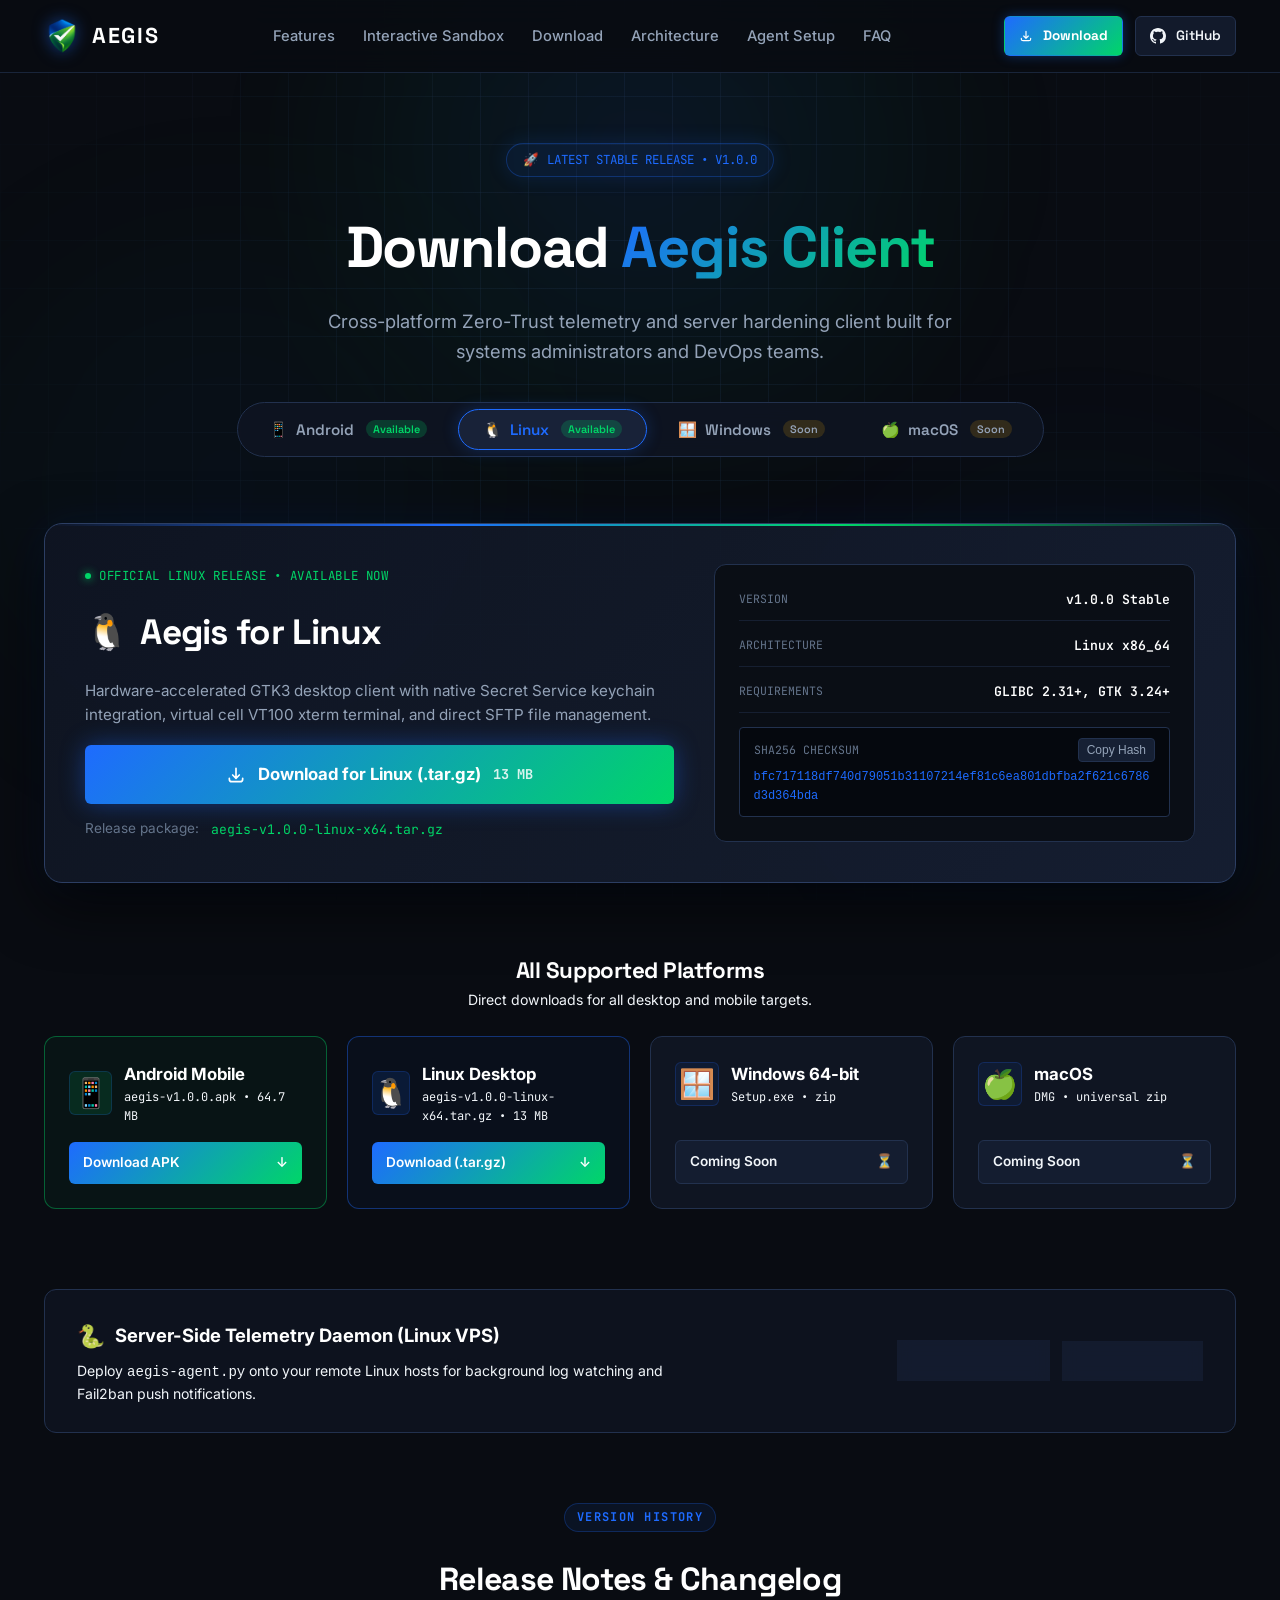
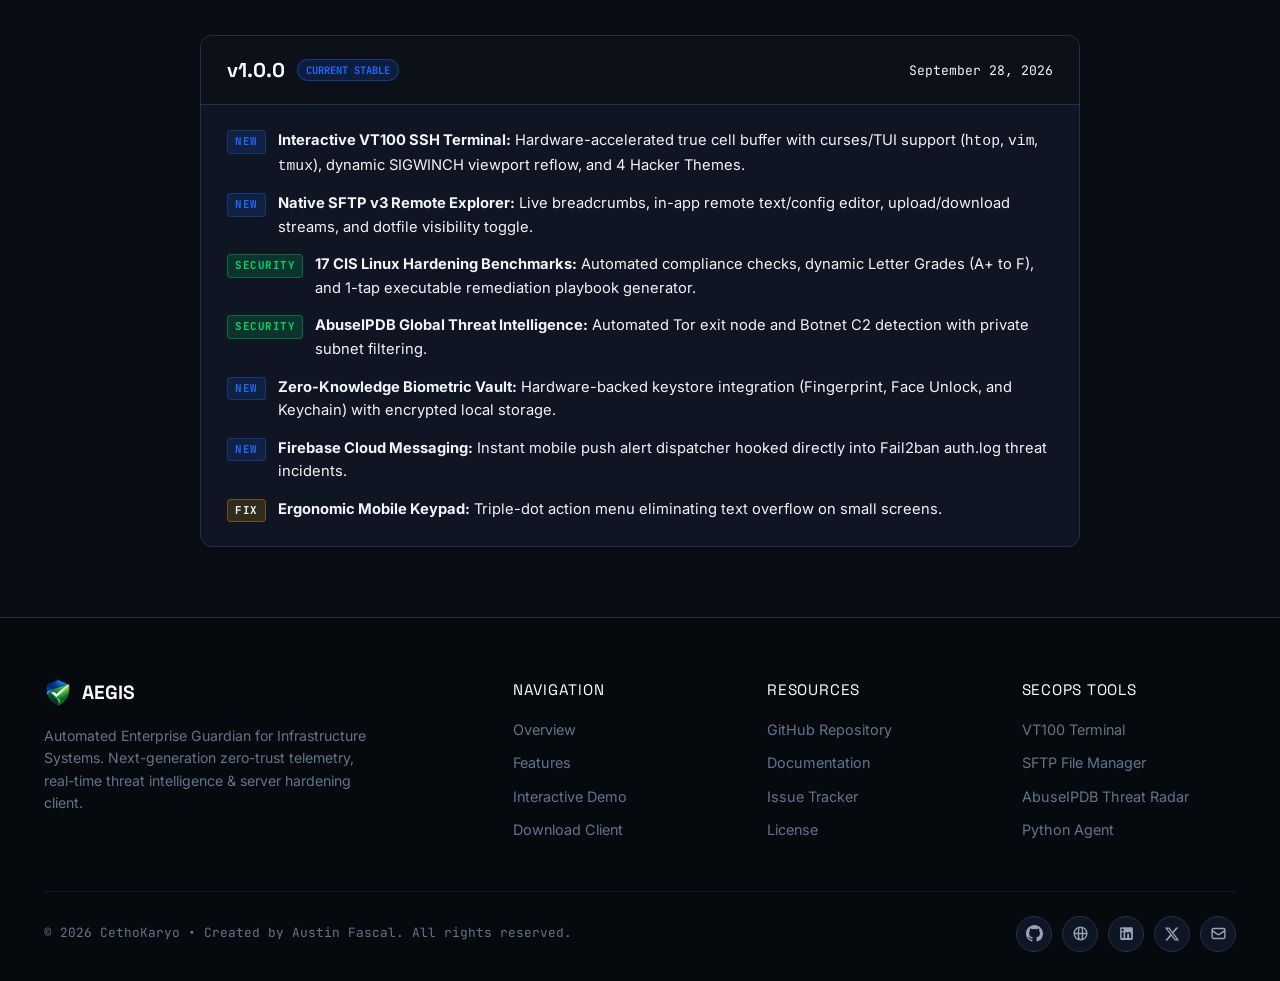
==== commit aeb7cdee: "feat: add sudo password support to SecureVault and ServerProvider with tests and documentation" ====
--- a/docs/download/index.html
+++ b/docs/download/index.html
@@ -150,9 +150,9 @@
             <div class="meta-hash-box">
               <div style="display: flex; justify-content: space-between; align-items: center;">
                 <span class="meta-label">SHA256 Checksum</span>
-                <button class="cmd-copy-btn" data-copy="d86c6e3b5f4d359b03c48385dc85ef8ed12118861d44aaad333691da10336478">Copy Hash</button>
-              </div>
-              <code style="color: var(--blue); font-size: 0.75rem; word-break: break-all;">d86c6e3b5f4d359b03c48385dc85ef8ed12118861d44aaad333691da10336478</code>
+                <button class="cmd-copy-btn" data-copy="bfc717118df740d79051b31107214ef81c6ea801dbfba2f621c6786d3d364bda">Copy Hash</button>
+              </div>
+              <code style="color: var(--blue); font-size: 0.75rem; word-break: break-all;">bfc717118df740d79051b31107214ef81c6ea801dbfba2f621c6786d3d364bda</code>
             </div>
           </div>
         </div>
@@ -240,7 +240,7 @@
                   <path stroke-linecap="round" stroke-linejoin="round" stroke-width="2" d="M4 16v1a3 3 0 003 3h10a3 3 0 003-3v-1m-4-4l-4 4m0 0l-4-4m4 4V4"/>
                 </svg>
                 <span>Download Android APK</span>
-                <span style="font-family: var(--font-mono); font-size: 0.85rem; opacity: 0.85;">64.7 MB</span>
+                <span style="font-family: var(--font-mono); font-size: 0.85rem; opacity: 0.85;">62 MB</span>
               </a>
               <div class="spotlight-alt-links">
                 <span>Release package:</span>
@@ -265,9 +265,9 @@
             <div class="meta-hash-box">
               <div style="display: flex; justify-content: space-between; align-items: center;">
                 <span class="meta-label">SHA256 Checksum</span>
-                <button class="cmd-copy-btn" data-copy="049abb6330b76d0e8e27efcad62b29cc1a3eafc8eeccf42edc6925e6ec5440e1">Copy Hash</button>
-              </div>
-              <code style="color: var(--blue); font-size: 0.75rem; word-break: break-all;">049abb6330b76d0e8e27efcad62b29cc1a3eafc8eeccf42edc6925e6ec5440e1</code>
+                <button class="cmd-copy-btn" data-copy="6fb80613598ef951d28849639b3554f46bf4768ed4e5562ebec14b4889ac1bd3">Copy Hash</button>
+              </div>
+              <code style="color: var(--blue); font-size: 0.75rem; word-break: break-all;">6fb80613598ef951d28849639b3554f46bf4768ed4e5562ebec14b4889ac1bd3</code>
             </div>
           </div>
         </div>
--- a/docs/styles.css
+++ b/docs/styles.css
@@ -247,14 +247,20 @@
   position: sticky;
   top: 0;
   width: 100%;
-  z-index: 100;
-  background: rgba(9, 12, 18, 0.85);
+  z-index: 1000;
+  background: rgba(9, 12, 18, 0.88);
   backdrop-filter: blur(16px);
   -webkit-backdrop-filter: blur(16px);
   border-bottom: 1px solid rgba(34, 49, 78, 0.7);
   transition: all var(--transition-normal);
 }
 
+.site-header.scrolled {
+  border-bottom-color: rgba(30, 107, 255, 0.25);
+  box-shadow: 0 10px 30px rgba(0, 0, 0, 0.6);
+  background: rgba(9, 12, 18, 0.96);
+}
+
 .navbar {
   display: flex;
   align-items: center;
@@ -268,6 +274,7 @@
   gap: 12px;
   text-decoration: none;
   color: #FFF;
+  flex-shrink: 0;
 }
 
 .brand-logo-img {
@@ -351,20 +358,58 @@
   width: 100%;
 }
 
+.nav-menu-mobile-extra {
+  display: none;
+}
+
 .nav-actions {
   display: flex;
   align-items: center;
-  gap: 14px;
+  gap: 12px;
 }
 
 .mobile-toggle {
   display: none;
-  background: none;
-  border: 1px solid var(--border-subtle);
-  color: var(--text-main);
-  padding: 8px 12px;
+  background: rgba(255, 255, 255, 0.04);
+  border: 1px solid var(--border-subtle);
   border-radius: var(--radius-sm);
+  padding: 8px 7px;
+  width: 40px;
+  height: 40px;
   cursor: pointer;
+  flex-direction: column;
+  justify-content: center;
+  align-items: center;
+  gap: 4.5px;
+  transition: all var(--transition-fast);
+  flex-shrink: 0;
+}
+
+.mobile-toggle:hover,
+.mobile-toggle.active {
+  background: rgba(30, 107, 255, 0.14);
+  border-color: rgba(30, 107, 255, 0.4);
+}
+
+.hamburger-bar {
+  display: block;
+  width: 20px;
+  height: 2px;
+  background-color: #FFFFFF;
+  border-radius: 2px;
+  transition: transform 0.25s cubic-bezier(0.16, 1, 0.3, 1), opacity 0.2s ease;
+  transform-origin: center;
+}
+
+.mobile-toggle.active .hamburger-bar:nth-child(1) {
+  transform: translateY(6.5px) rotate(45deg);
+}
+.mobile-toggle.active .hamburger-bar:nth-child(2) {
+  opacity: 0;
+  transform: scaleX(0);
+}
+.mobile-toggle.active .hamburger-bar:nth-child(3) {
+  transform: translateY(-6.5px) rotate(-45deg);
 }
 
 /* ==========================================================================
@@ -1566,36 +1611,144 @@
 }
 
 @media (max-width: 768px) {
+  .site-header .container {
+    position: static; /* Allows absolute drawer to span 100% viewport width */
+  }
+
+  .navbar {
+    height: 64px;
+  }
+
+  .nav-brand {
+    gap: 8px;
+  }
+
+  .brand-logo-img {
+    width: 30px;
+    height: 30px;
+  }
+
+  .brand-text {
+    font-size: 1.2rem;
+  }
+
   .nav-menu {
     display: none;
     position: absolute;
-    top: 72px;
+    top: 64px;
     left: 0;
+    right: 0;
     width: 100%;
     background: rgba(9, 12, 18, 0.98);
-    backdrop-filter: blur(20px);
+    backdrop-filter: blur(24px);
+    -webkit-backdrop-filter: blur(24px);
     flex-direction: column;
-    padding: 24px;
-    border-bottom: 1px solid var(--border-subtle);
-    gap: 18px;
-  }
+    padding: 16px 20px 24px;
+    border-bottom: 1px solid rgba(30, 107, 255, 0.3);
+    box-shadow: 0 24px 48px rgba(0, 0, 0, 0.85), 0 0 20px rgba(30, 107, 255, 0.15);
+    gap: 4px;
+    z-index: 9999;
+    max-height: calc(100vh - 64px);
+    overflow-y: auto;
+  }
+
   .nav-menu.open {
     display: flex;
-  }
+    animation: slideDownMenu 0.22s cubic-bezier(0.16, 1, 0.3, 1);
+  }
+
+  .nav-menu li {
+    width: 100%;
+  }
+
+  .nav-menu .nav-link {
+    display: block;
+    width: 100%;
+    padding: 12px 16px;
+    font-size: 1rem;
+    font-weight: 600;
+    color: var(--text-main);
+    border-radius: var(--radius-sm);
+    transition: all var(--transition-fast);
+    border-bottom: 1px solid rgba(255, 255, 255, 0.04);
+  }
+
+  .nav-menu .nav-link:hover,
+  .nav-menu .nav-link.active {
+    background: rgba(30, 107, 255, 0.12);
+    color: var(--blue);
+    padding-left: 20px;
+  }
+
+  .nav-menu .nav-link::after {
+    display: none;
+  }
+
+  .nav-menu-mobile-extra {
+    display: block !important;
+    margin-top: 10px;
+    padding-top: 14px;
+    border-top: 1px solid var(--border-subtle);
+  }
+
+  .nav-actions {
+    gap: 8px;
+  }
+
+  .nav-actions .nav-github-btn {
+    display: none; /* Shown inside the mobile drawer to keep topbar uncluttered */
+  }
+
+  .nav-actions .nav-download-btn {
+    padding: 6px 12px;
+    font-size: 0.82rem;
+  }
+
   .mobile-toggle {
-    display: block;
-  }
+    display: flex;
+  }
+
   .hero-telemetry-overlay {
     position: static;
     margin-top: 16px;
   }
+
   .footer-top {
     grid-template-columns: 1fr;
   }
+
   .footer-bottom {
     flex-direction: column;
     gap: 12px;
     text-align: center;
+  }
+}
+
+@keyframes slideDownMenu {
+  from {
+    opacity: 0;
+    transform: translateY(-8px);
+  }
+  to {
+    opacity: 1;
+    transform: translateY(0);
+  }
+}
+
+@media (max-width: 480px) {
+  .brand-text {
+    font-size: 1.1rem;
+    letter-spacing: 0.04em;
+  }
+
+  .brand-logo-img {
+    width: 26px;
+    height: 26px;
+  }
+
+  .nav-actions .nav-download-btn {
+    padding: 6px 10px;
+    font-size: 0.78rem;
   }
 }
 
@@ -1679,6 +1832,7 @@
 }
 
 /* Platform Switcher Tabs */
+/* Platform Switcher Tabs */
 .platform-tabs-nav {
   display: inline-flex;
   align-items: center;
@@ -1689,7 +1843,7 @@
   padding: 6px;
   backdrop-filter: blur(16px);
   margin-bottom: 36px;
-  flex-wrap: wrap;
+  flex-wrap: nowrap;
   justify-content: center;
 }
 
@@ -1720,6 +1874,56 @@
   box-shadow: 0 0 16px rgba(30, 107, 255, 0.25);
 }
 
+@media (max-width: 680px) {
+  .platform-tabs-nav {
+    display: grid;
+    grid-template-columns: repeat(2, 1fr);
+    width: 100%;
+    max-width: 460px;
+    margin: 0 auto 32px;
+    border-radius: 16px;
+    padding: 6px;
+    gap: 6px;
+    background: rgba(15, 21, 34, 0.95);
+    border: 1px solid var(--border-subtle);
+    box-shadow: 0 10px 30px rgba(0, 0, 0, 0.5);
+  }
+
+  .p-tab-btn {
+    width: 100%;
+    display: flex;
+    align-items: center;
+    justify-content: center;
+    padding: 11px 8px;
+    font-size: 0.88rem;
+    border-radius: 10px;
+    gap: 6px;
+    white-space: nowrap;
+  }
+
+  .p-tab-btn .badge {
+    font-size: 0.62rem !important;
+    padding: 2px 6px !important;
+    margin-left: 2px !important;
+  }
+}
+
+@media (max-width: 380px) {
+  .platform-tabs-nav {
+    grid-template-columns: 1fr;
+    max-width: 100%;
+    border-radius: 14px;
+    padding: 5px;
+    gap: 5px;
+  }
+
+  .p-tab-btn {
+    justify-content: space-between;
+    padding: 10px 14px;
+    font-size: 0.9rem;
+  }
+}
+
 /* Spotlight Active Platform Box */
 .spotlight-card {
   background: linear-gradient(135deg, rgba(15, 21, 34, 0.95) 0%, rgba(22, 31, 50, 0.95) 100%);
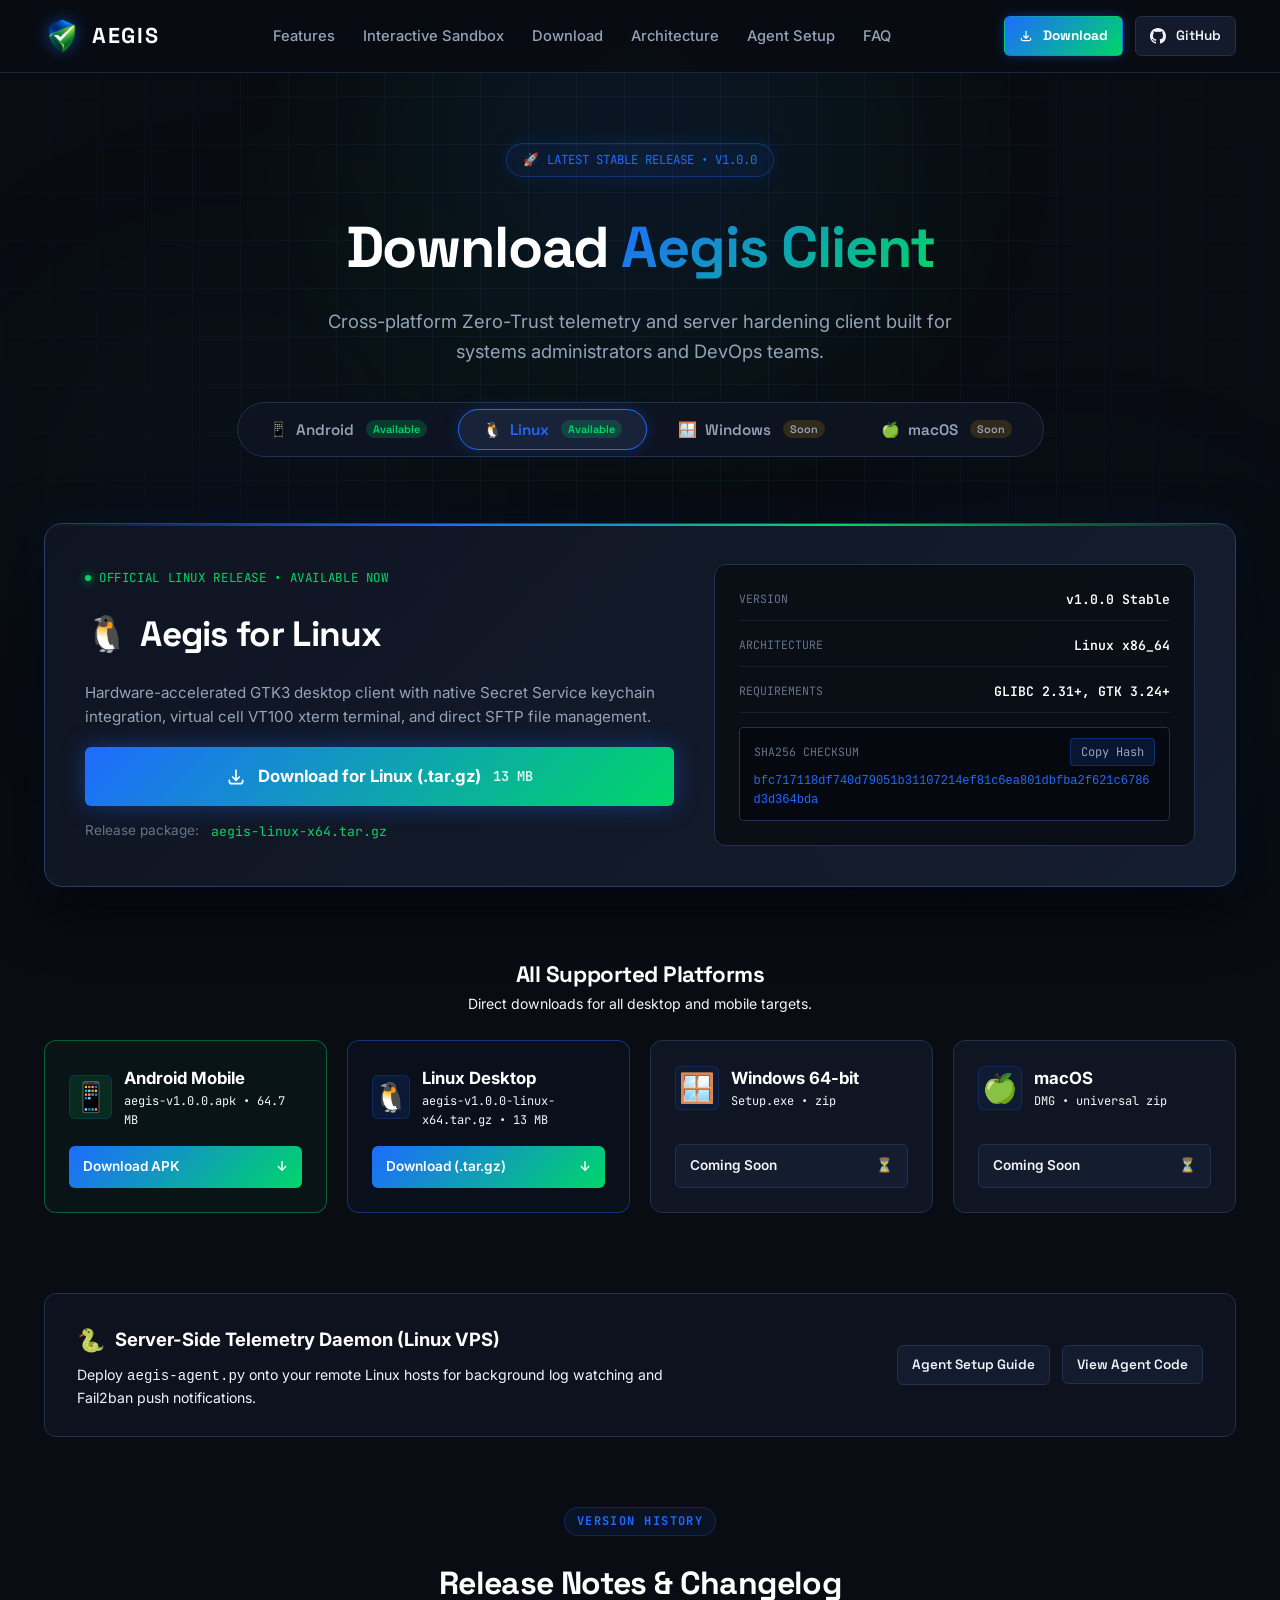
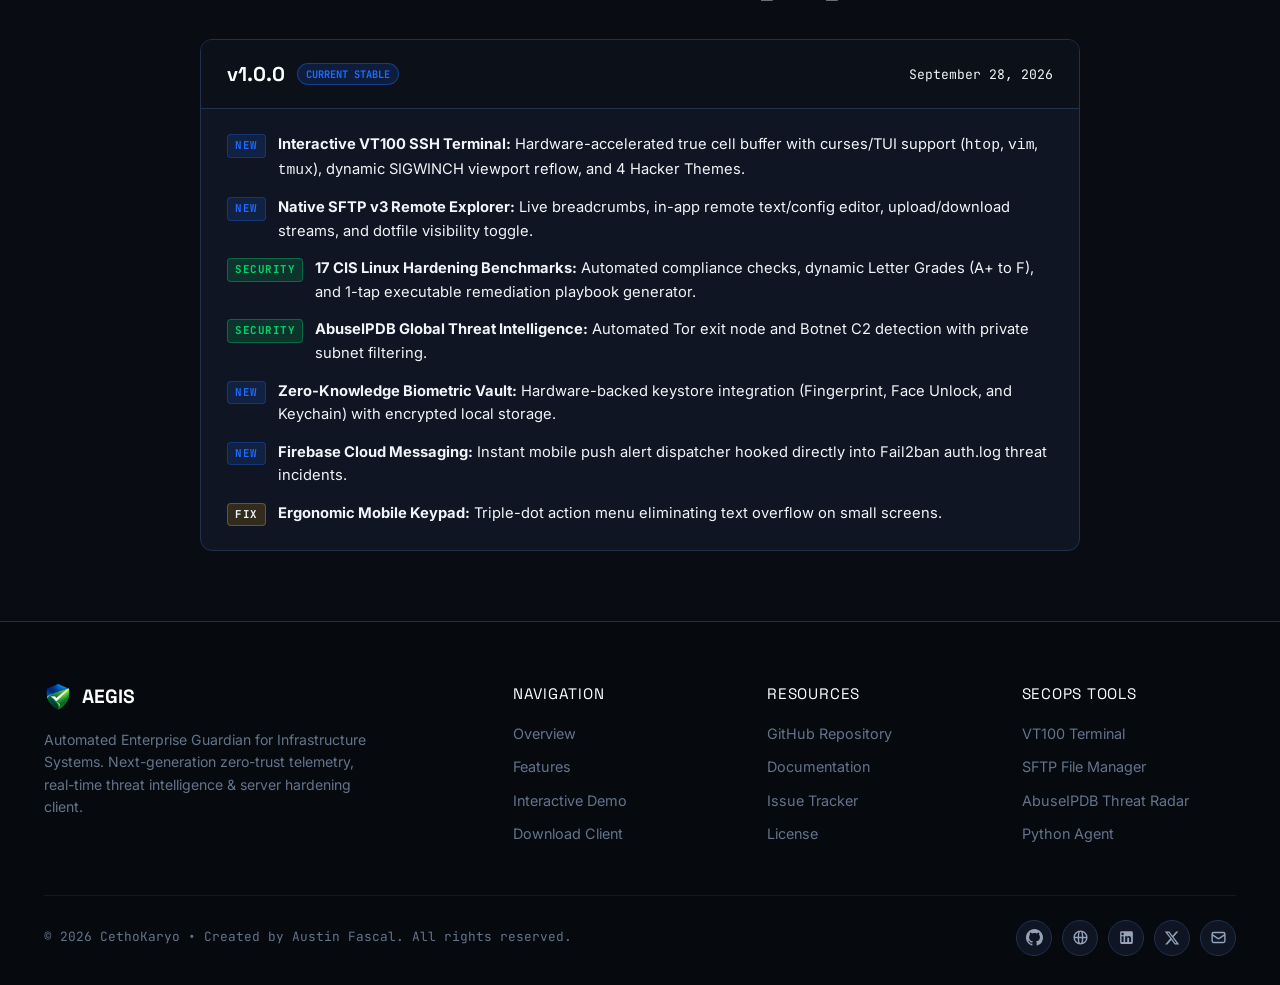
==== commit a0b403ee: "feat: implement hardware telemetry monitoring with real-time metrics, UI widgets, and unit tests" ====
--- a/docs/download/index.html
+++ b/docs/download/index.html
@@ -120,7 +120,7 @@
               Hardware-accelerated GTK3 desktop client with native Secret Service keychain integration, virtual cell VT100 xterm terminal, and direct SFTP file management.
             </p>
             <div class="spotlight-cta-box">
-              <a href="../releases/linux/aegis-v1.0.0-linux-x64.tar.gz" class="spotlight-main-btn" download>
+              <a href="https://github.com/AustinFascal/aegis/releases/latest/download/aegis-linux-x64.tar.gz" class="spotlight-main-btn">
                 <svg width="20" height="20" fill="none" stroke="currentColor" viewBox="0 0 24 24">
                   <path stroke-linecap="round" stroke-linejoin="round" stroke-width="2" d="M4 16v1a3 3 0 003 3h10a3 3 0 003-3v-1m-4-4l-4 4m0 0l-4-4m4 4V4"/>
                 </svg>
@@ -129,7 +129,7 @@
               </a>
               <div class="spotlight-alt-links">
                 <span>Release package:</span>
-                <span style="color: var(--emerald); font-family: var(--font-mono); font-size: 0.82rem;">aegis-v1.0.0-linux-x64.tar.gz</span>
+                <span style="color: var(--emerald); font-family: var(--font-mono); font-size: 0.82rem;">aegis-linux-x64.tar.gz</span>
               </div>
             </div>
           </div>
@@ -235,7 +235,7 @@
               High-performance mobile client with Fingerprint / Face ID Biometric Vault, ergonomic on-screen terminal ribbon, and instant Firebase push alerts.
             </p>
             <div class="spotlight-cta-box">
-              <a href="../releases/android/aegis-v1.0.0.apk" class="spotlight-main-btn" download>
+              <a href="https://github.com/AustinFascal/aegis/releases/latest/download/aegis-android.apk" class="spotlight-main-btn">
                 <svg width="20" height="20" fill="none" stroke="currentColor" viewBox="0 0 24 24">
                   <path stroke-linecap="round" stroke-linejoin="round" stroke-width="2" d="M4 16v1a3 3 0 003 3h10a3 3 0 003-3v-1m-4-4l-4 4m0 0l-4-4m4 4V4"/>
                 </svg>
@@ -244,7 +244,7 @@
               </a>
               <div class="spotlight-alt-links">
                 <span>Release package:</span>
-                <span style="color: var(--emerald); font-family: var(--font-mono); font-size: 0.82rem;">aegis-v1.0.0.apk</span>
+                <span style="color: var(--emerald); font-family: var(--font-mono); font-size: 0.82rem;">aegis-android.apk</span>
               </div>
             </div>
           </div>
--- a/docs/styles.css
+++ b/docs/styles.css
@@ -462,40 +462,82 @@
 .hero-cmd-widget {
   display: inline-flex;
   align-items: center;
-  gap: 12px;
-  padding: 10px 18px;
-  background: rgba(15, 21, 34, 0.9);
+  justify-content: space-between;
+  gap: 14px;
+  padding: 10px 16px;
+  background: rgba(15, 21, 34, 0.88);
   border: 1px solid var(--border-subtle);
   border-radius: var(--radius-sm);
   font-family: var(--font-mono);
   font-size: 0.85rem;
   color: var(--text-main);
-  box-shadow: 0 4px 20px rgba(0, 0, 0, 0.3);
+  box-shadow: 0 4px 24px rgba(0, 0, 0, 0.35);
+  max-width: 100%;
+  box-sizing: border-box;
+  backdrop-filter: blur(12px);
+  -webkit-backdrop-filter: blur(12px);
+  transition: border-color var(--transition-fast), box-shadow var(--transition-fast);
+}
+
+.hero-cmd-widget:hover {
+  border-color: rgba(0, 229, 255, 0.35);
+  box-shadow: 0 4px 28px rgba(0, 229, 255, 0.15);
+}
+
+.hero-cmd-widget .cmd-body {
+  display: flex;
+  align-items: center;
+  gap: 10px;
+  min-width: 0;
+  flex: 1;
+  overflow: hidden;
 }
 
 .cmd-prefix {
   color: var(--cyan);
   font-weight: 700;
+  flex-shrink: 0;
+  user-select: none;
+}
+
+.cmd-text {
+  min-width: 0;
+  flex: 1;
+  white-space: nowrap;
+  overflow: hidden;
+  text-overflow: ellipsis;
+  color: var(--text-main);
+  user-select: all;
 }
 
 .cmd-copy-btn {
-  background: rgba(34, 49, 78, 0.6);
-  border: 1px solid var(--border-subtle);
+  background: rgba(30, 107, 255, 0.15);
+  border: 1px solid rgba(30, 107, 255, 0.3);
   color: var(--text-muted);
-  padding: 4px 8px;
+  padding: 5px 10px;
   border-radius: 4px;
   cursor: pointer;
   transition: all var(--transition-fast);
-  display: flex;
-  align-items: center;
-  gap: 4px;
+  display: inline-flex;
+  align-items: center;
+  gap: 6px;
   font-size: 0.75rem;
+  font-family: var(--font-mono);
+  flex-shrink: 0;
+  white-space: nowrap;
 }
 
 .cmd-copy-btn:hover {
   background: var(--cyan);
   color: #000;
   border-color: var(--cyan);
+  box-shadow: 0 0 12px rgba(0, 229, 255, 0.35);
+}
+
+.cmd-copy-btn .copy-icon {
+  width: 13px;
+  height: 13px;
+  flex-shrink: 0;
 }
 
 /* Stats Counter Row */
@@ -1147,6 +1189,29 @@
   font-size: 0.85rem;
 }
 
+.cis-remediation-banner {
+  display: flex;
+  align-items: center;
+  justify-content: space-between;
+  padding: 12px 18px;
+  background: rgba(0, 229, 255, 0.05);
+  border: 1px solid rgba(0, 229, 255, 0.2);
+  border-radius: var(--radius-sm);
+  gap: 16px;
+  transition: all var(--transition-fast);
+}
+
+.cis-remediation-text {
+  font-size: 0.85rem;
+  color: var(--text-main);
+  line-height: 1.5;
+}
+
+.cis-remediation-btn {
+  flex-shrink: 0;
+  white-space: nowrap;
+}
+
 /* ==========================================================================
    Features Grid Section
    ========================================================================== */
@@ -1407,6 +1472,15 @@
 .platform-icon {
   font-size: 2.2rem;
   color: var(--cyan);
+}
+
+.platform-download-cta {
+  text-align: center;
+  margin-top: 36px;
+  display: flex;
+  justify-content: center;
+  gap: 16px;
+  flex-wrap: wrap;
 }
 
 /* ==========================================================================
@@ -1722,6 +1796,42 @@
     gap: 12px;
     text-align: center;
   }
+
+  /* Hero & Command Snippet */
+  .hero-cmd-widget {
+    display: flex;
+    width: 100%;
+    max-width: 560px;
+    padding: 10px 14px;
+    gap: 10px;
+  }
+
+  /* Grid adaptations */
+  .features-grid {
+    grid-template-columns: repeat(auto-fill, minmax(280px, 1fr));
+    gap: 20px;
+  }
+
+  .deploy-steps-container {
+    grid-template-columns: 1fr;
+    gap: 20px;
+  }
+
+  .arch-visual-container {
+    padding: 24px 18px;
+  }
+
+  .cis-remediation-banner {
+    flex-direction: column;
+    align-items: stretch;
+    text-align: left;
+    gap: 12px;
+  }
+
+  .cis-remediation-btn {
+    width: 100%;
+    justify-content: center;
+  }
 }
 
 @keyframes slideDownMenu {
@@ -1735,7 +1845,51 @@
   }
 }
 
+@media (max-width: 640px) {
+  .sandbox-tabs {
+    display: grid;
+    grid-template-columns: repeat(2, 1fr);
+    gap: 6px;
+    width: 100%;
+  }
+
+  .tab-btn {
+    width: 100%;
+    padding: 9px 8px;
+    font-size: 0.8rem;
+    justify-content: center;
+    gap: 6px;
+    white-space: nowrap;
+  }
+
+  .tab-btn svg {
+    width: 15px;
+    height: 15px;
+    flex-shrink: 0;
+  }
+
+  .terminal-header {
+    flex-wrap: wrap;
+    gap: 8px;
+    padding: 8px 12px;
+  }
+
+  .terminal-theme-picker {
+    gap: 4px;
+  }
+
+  .showcase-title-tag {
+    font-size: 0.72rem;
+  }
+}
+
 @media (max-width: 480px) {
+  /* Layout Container */
+  .container {
+    padding: 0 16px;
+  }
+
+  /* Header adjustments */
   .brand-text {
     font-size: 1.1rem;
     letter-spacing: 0.04em;
@@ -1749,6 +1903,279 @@
   .nav-actions .nav-download-btn {
     padding: 6px 10px;
     font-size: 0.78rem;
+  }
+
+  /* Hero Section Responsiveness */
+  .hero-section {
+    padding: 48px 0 36px;
+  }
+
+  .hero-pill-badge {
+    font-size: 0.72rem;
+    padding: 5px 12px;
+    max-width: 100%;
+    white-space: normal;
+    text-align: center;
+    line-height: 1.4;
+  }
+
+  .hero-headline {
+    font-size: clamp(1.85rem, 6.8vw, 2.5rem);
+    line-height: 1.15;
+    word-break: break-word;
+    overflow-wrap: break-word;
+    margin-bottom: 16px;
+  }
+
+  .hero-subhead {
+    font-size: 0.95rem;
+    line-height: 1.55;
+    margin-bottom: 24px;
+  }
+
+  .hero-cta-group {
+    flex-direction: column;
+    width: 100%;
+    gap: 10px;
+    margin-bottom: 24px;
+  }
+
+  .hero-cta-group .btn {
+    width: 100%;
+    justify-content: center;
+    padding: 12px 16px;
+    font-size: 0.9rem;
+  }
+
+  /* Hero Command Widget */
+  .hero-cmd-widget {
+    width: 100%;
+    max-width: 100%;
+    padding: 8px 12px;
+    gap: 8px;
+    font-size: 0.8rem;
+    border-radius: 8px;
+  }
+
+  .hero-cmd-widget .cmd-body {
+    gap: 6px;
+  }
+
+  .hero-cmd-widget .cmd-copy-btn {
+    padding: 4px 8px;
+    font-size: 0.72rem;
+  }
+
+  /* Section Spacing & Headings */
+  .interactive-section,
+  .features-section,
+  .arch-section,
+  .deployment-section,
+  .platforms-section,
+  .faq-section {
+    padding: 50px 0;
+  }
+
+  .section-head {
+    margin-bottom: 30px;
+  }
+
+  .section-title {
+    font-size: 1.65rem;
+    line-height: 1.2;
+    word-break: break-word;
+  }
+
+  .section-subtitle {
+    font-size: 0.92rem;
+  }
+
+  /* Interactive Sandbox */
+  .sandbox-display {
+    min-height: 420px;
+  }
+
+  .terminal-window {
+    height: auto;
+    min-height: 400px;
+  }
+
+  .terminal-body {
+    padding: 12px 14px;
+    font-size: 0.78rem;
+    height: 320px;
+  }
+
+  .terminal-quickbar {
+    padding: 6px 12px;
+    gap: 6px;
+  }
+
+  .quick-cmd-btn {
+    padding: 3px 8px;
+    font-size: 0.7rem;
+  }
+
+  .terminal-input-bar {
+    padding: 8px 12px;
+  }
+
+  /* Features Grid */
+  .features-grid {
+    grid-template-columns: 1fr;
+    gap: 14px;
+  }
+
+  .feature-card {
+    padding: 20px 16px;
+    gap: 12px;
+  }
+
+  .feature-title {
+    font-size: 1.1rem;
+  }
+
+  .feature-desc {
+    font-size: 0.88rem;
+  }
+
+  /* Deployment Steps */
+  .deploy-steps-container {
+    grid-template-columns: 1fr;
+    gap: 14px;
+  }
+
+  .deploy-step-card {
+    padding: 20px 16px;
+    gap: 12px;
+  }
+
+  .code-snippet-box {
+    font-size: 0.72rem;
+    padding: 10px 12px;
+    padding-top: 36px;
+  }
+
+  /* CIS Benchmark Scanner Layout */
+  .cis-scanner-layout {
+    padding: 14px 12px;
+    height: auto;
+    min-height: 480px;
+  }
+
+  .cis-controls-banner {
+    flex-direction: column;
+    align-items: stretch;
+    gap: 12px;
+    padding: 14px;
+  }
+
+  .cis-controls-banner .btn {
+    width: 100%;
+    justify-content: center;
+  }
+
+  .cis-checks-grid {
+    grid-template-columns: 1fr;
+    gap: 8px;
+  }
+
+  .cis-rule-card {
+    padding: 10px 12px;
+    font-size: 0.8rem;
+    gap: 8px;
+  }
+
+  /* Platform Download CTA */
+  .platform-download-cta {
+    flex-direction: column;
+    gap: 10px;
+    width: 100%;
+  }
+
+  .platform-download-cta .btn {
+    width: 100%;
+    justify-content: center;
+    padding: 12px 16px;
+    font-size: 0.9rem;
+  }
+
+  /* Call to Action Banner */
+  .cta-banner-section {
+    padding: 50px 0 70px;
+  }
+
+  .cta-banner {
+    padding: 36px 18px;
+  }
+
+  .cta-title {
+    font-size: 1.55rem;
+    line-height: 1.25;
+  }
+
+  .cta-desc {
+    font-size: 0.92rem;
+    margin-bottom: 24px;
+  }
+
+  /* FAQ Accordion */
+  .faq-question {
+    padding: 16px 18px;
+    font-size: 0.92rem;
+    gap: 12px;
+  }
+
+  .faq-answer {
+    padding: 0 18px;
+    font-size: 0.88rem;
+  }
+
+  .faq-item.active .faq-answer {
+    padding: 0 18px 16px;
+  }
+
+  /* Spotlight Download Card */
+  .spotlight-card {
+    padding: 20px 16px;
+    margin-bottom: 40px;
+  }
+
+  .spotlight-title {
+    font-size: 1.5rem;
+  }
+
+  .spotlight-main-btn {
+    padding: 12px 16px;
+    font-size: 0.92rem;
+    width: 100%;
+    justify-content: center;
+  }
+
+  .meta-hash-box code {
+    font-size: 0.68rem;
+  }
+}
+
+@media (max-width: 360px) {
+  .hero-cmd-widget {
+    padding: 6px 10px;
+    gap: 6px;
+    font-size: 0.74rem;
+  }
+
+  .hero-cmd-widget .cmd-copy-btn {
+    padding: 3px 6px;
+    font-size: 0.68rem;
+  }
+
+  .sandbox-tabs {
+    grid-template-columns: 1fr;
+  }
+
+  .p-tab-btn {
+    font-size: 0.82rem;
+    padding: 8px 10px;
   }
 }
 
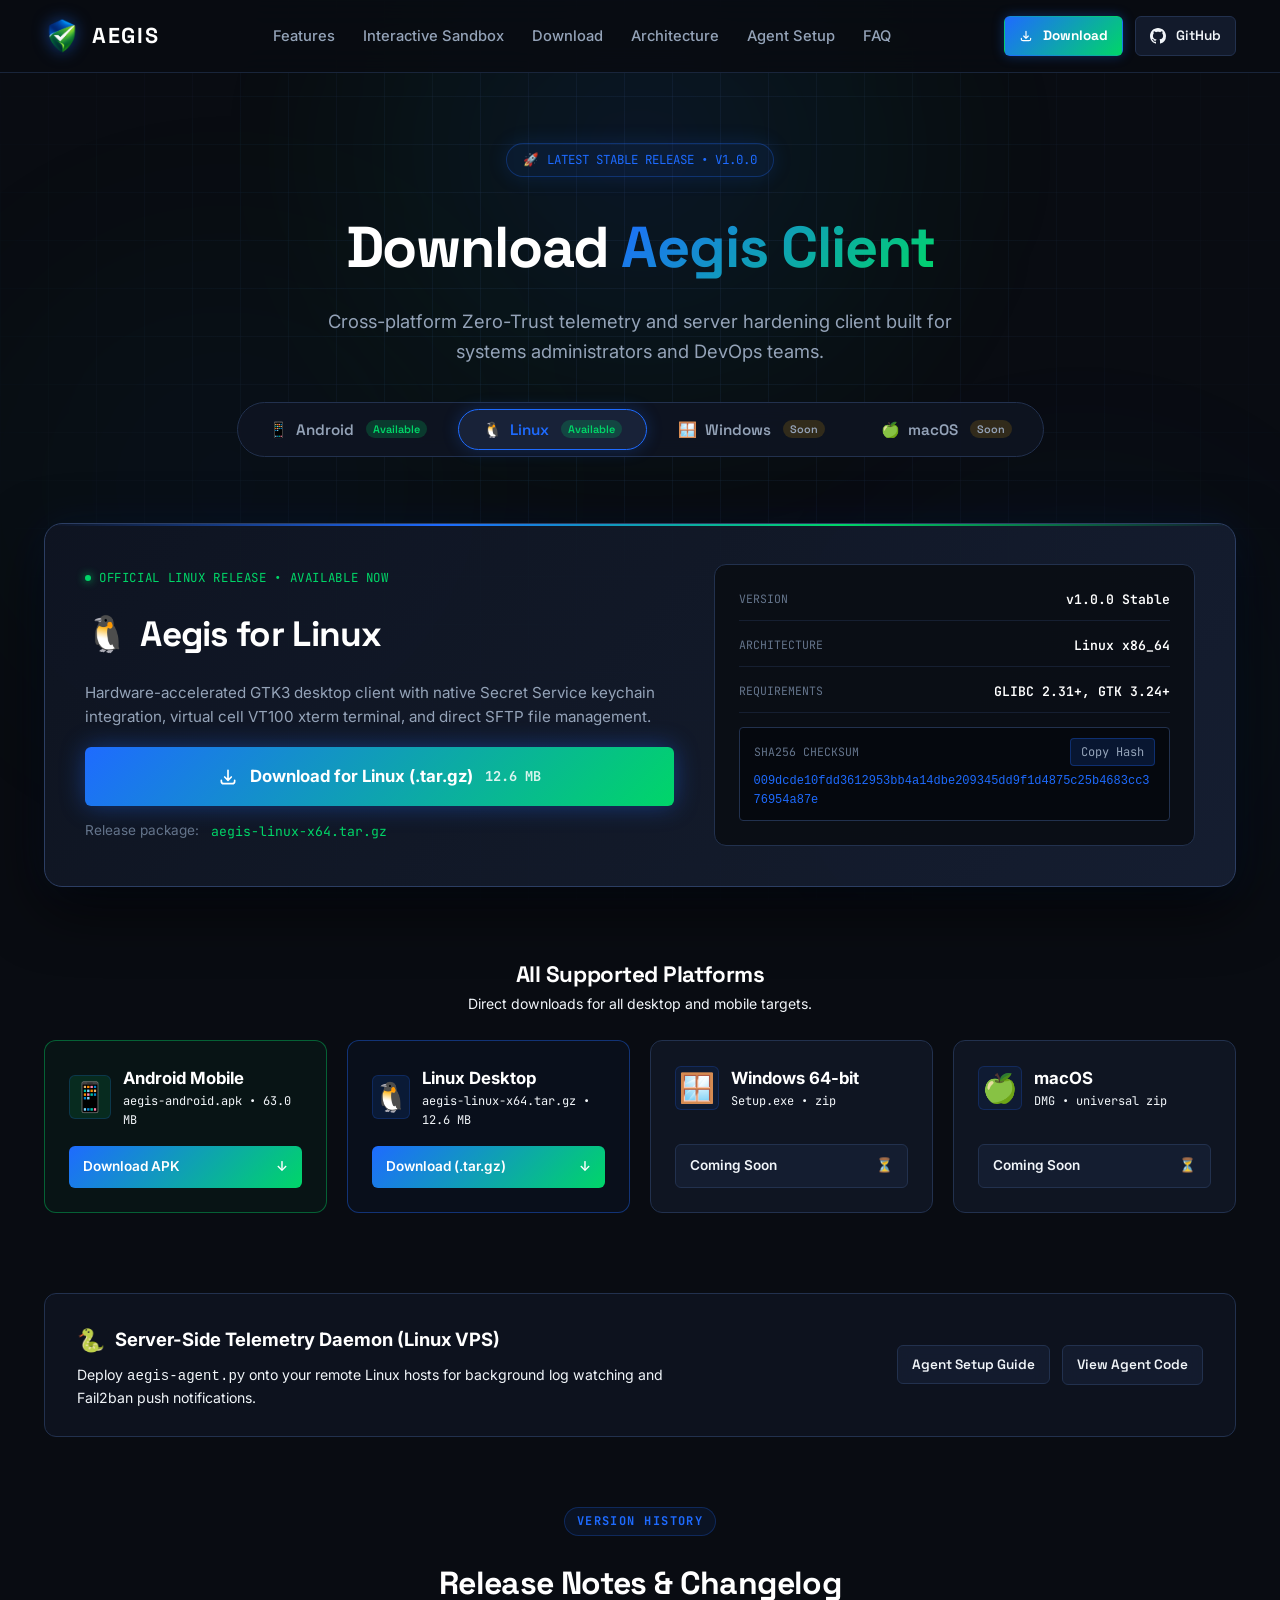
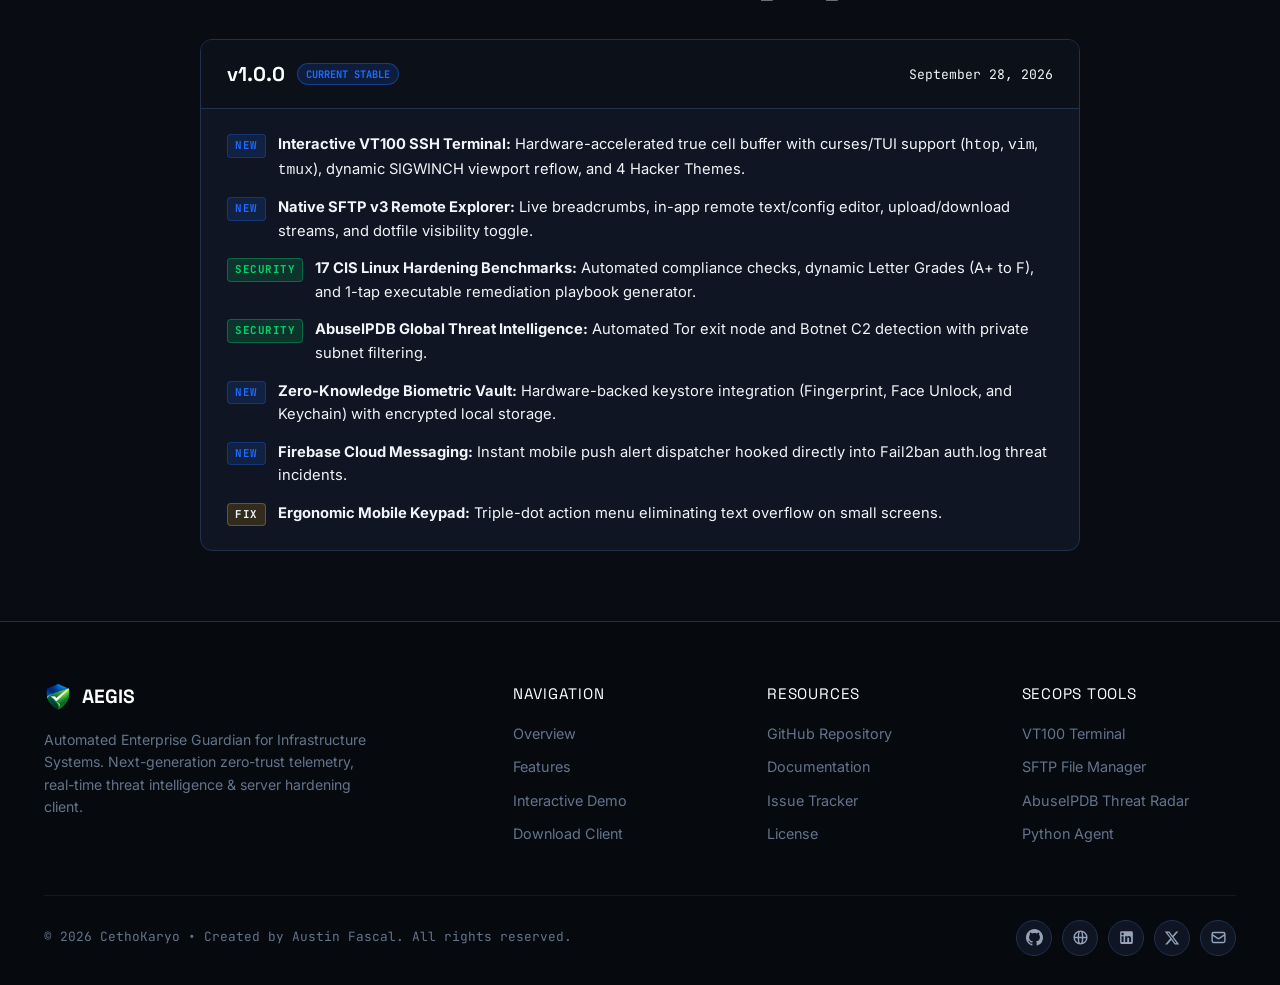
==== commit d74d4de5: "feat(download): enable dynamic SHA256 hashes and release metadata from GitHub Releases" ====
--- a/docs/download/index.html
+++ b/docs/download/index.html
@@ -62,7 +62,7 @@
       <div class="container">
         <div class="hero-pill-badge">
           <span>🚀</span>
-          <span>LATEST STABLE RELEASE • V1.0.0</span>
+          <span id="hero-release-pill">LATEST STABLE RELEASE • V1.0.0</span>
         </div>
 
         <h1 class="download-hero-title">
@@ -120,12 +120,12 @@
               Hardware-accelerated GTK3 desktop client with native Secret Service keychain integration, virtual cell VT100 xterm terminal, and direct SFTP file management.
             </p>
             <div class="spotlight-cta-box">
-              <a href="https://github.com/AustinFascal/aegis/releases/latest/download/aegis-linux-x64.tar.gz" class="spotlight-main-btn">
+              <a href="https://github.com/AustinFascal/aegis/releases/latest/download/aegis-linux-x64.tar.gz" class="spotlight-main-btn" id="linux-download-btn">
                 <svg width="20" height="20" fill="none" stroke="currentColor" viewBox="0 0 24 24">
                   <path stroke-linecap="round" stroke-linejoin="round" stroke-width="2" d="M4 16v1a3 3 0 003 3h10a3 3 0 003-3v-1m-4-4l-4 4m0 0l-4-4m4 4V4"/>
                 </svg>
                 <span>Download for Linux (.tar.gz)</span>
-                <span style="font-family: var(--font-mono); font-size: 0.85rem; opacity: 0.85;">13 MB</span>
+                <span id="linux-download-size" style="font-family: var(--font-mono); font-size: 0.85rem; opacity: 0.85;">12.6 MB</span>
               </a>
               <div class="spotlight-alt-links">
                 <span>Release package:</span>
@@ -137,7 +137,7 @@
           <div class="spotlight-meta-panel">
             <div class="meta-row">
               <span class="meta-label">Version</span>
-              <span class="meta-val">v1.0.0 Stable</span>
+              <span class="meta-val" id="linux-meta-version">v1.0.0 Stable</span>
             </div>
             <div class="meta-row">
               <span class="meta-label">Architecture</span>
@@ -150,9 +150,9 @@
             <div class="meta-hash-box">
               <div style="display: flex; justify-content: space-between; align-items: center;">
                 <span class="meta-label">SHA256 Checksum</span>
-                <button class="cmd-copy-btn" data-copy="bfc717118df740d79051b31107214ef81c6ea801dbfba2f621c6786d3d364bda">Copy Hash</button>
-              </div>
-              <code style="color: var(--blue); font-size: 0.75rem; word-break: break-all;">bfc717118df740d79051b31107214ef81c6ea801dbfba2f621c6786d3d364bda</code>
+                <button class="cmd-copy-btn" id="linux-copy-btn" data-copy="009dcde10fdd3612953bb4a14dbe209345dd9f1d4875c25b4683cc376954a87e">Copy Hash</button>
+              </div>
+              <code id="linux-sha" style="color: var(--blue); font-size: 0.75rem; word-break: break-all;">009dcde10fdd3612953bb4a14dbe209345dd9f1d4875c25b4683cc376954a87e</code>
             </div>
           </div>
         </div>
@@ -235,12 +235,12 @@
               High-performance mobile client with Fingerprint / Face ID Biometric Vault, ergonomic on-screen terminal ribbon, and instant Firebase push alerts.
             </p>
             <div class="spotlight-cta-box">
-              <a href="https://github.com/AustinFascal/aegis/releases/latest/download/aegis-android.apk" class="spotlight-main-btn">
+              <a href="https://github.com/AustinFascal/aegis/releases/latest/download/aegis-android.apk" class="spotlight-main-btn" id="android-download-btn">
                 <svg width="20" height="20" fill="none" stroke="currentColor" viewBox="0 0 24 24">
                   <path stroke-linecap="round" stroke-linejoin="round" stroke-width="2" d="M4 16v1a3 3 0 003 3h10a3 3 0 003-3v-1m-4-4l-4 4m0 0l-4-4m4 4V4"/>
                 </svg>
                 <span>Download Android APK</span>
-                <span style="font-family: var(--font-mono); font-size: 0.85rem; opacity: 0.85;">62 MB</span>
+                <span id="android-download-size" style="font-family: var(--font-mono); font-size: 0.85rem; opacity: 0.85;">63.0 MB</span>
               </a>
               <div class="spotlight-alt-links">
                 <span>Release package:</span>
@@ -252,7 +252,7 @@
           <div class="spotlight-meta-panel">
             <div class="meta-row">
               <span class="meta-label">Version</span>
-              <span class="meta-val">v1.0.0 Stable</span>
+              <span class="meta-val" id="android-meta-version">v1.0.0 Stable</span>
             </div>
             <div class="meta-row">
               <span class="meta-label">Target Architecture</span>
@@ -265,9 +265,9 @@
             <div class="meta-hash-box">
               <div style="display: flex; justify-content: space-between; align-items: center;">
                 <span class="meta-label">SHA256 Checksum</span>
-                <button class="cmd-copy-btn" data-copy="6fb80613598ef951d28849639b3554f46bf4768ed4e5562ebec14b4889ac1bd3">Copy Hash</button>
-              </div>
-              <code style="color: var(--blue); font-size: 0.75rem; word-break: break-all;">6fb80613598ef951d28849639b3554f46bf4768ed4e5562ebec14b4889ac1bd3</code>
+                <button class="cmd-copy-btn" id="android-copy-btn" data-copy="3f15b0ac7539f82d1ab4fa8ff89a081432aa7169435510bd3516f550cb5ce1bc">Copy Hash</button>
+              </div>
+              <code id="android-sha" style="color: var(--blue); font-size: 0.75rem; word-break: break-all;">3f15b0ac7539f82d1ab4fa8ff89a081432aa7169435510bd3516f550cb5ce1bc</code>
             </div>
           </div>
         </div>
@@ -352,7 +352,9 @@
               <div class="p-card-icon" style="background: rgba(0, 214, 104, 0.12); color: var(--emerald);">📱</div>
               <div>
                 <strong style="color: #FFF; font-size: 1.05rem;">Android Mobile</strong>
-                <div class="text-dim" style="font-size: 0.75rem; font-family: var(--font-mono);">aegis-v1.0.0.apk • 64.7 MB</div>
+                <div class="text-dim" style="font-size: 0.75rem; font-family: var(--font-mono);">
+                  <span id="grid-android-file">aegis-android.apk</span> • <span id="grid-android-size">63.0 MB</span>
+                </div>
               </div>
             </div>
             <div class="p-card-btn" style="background: linear-gradient(135deg, var(--blue) 0%, var(--emerald) 100%); color: #FFF; border: none;">
@@ -366,7 +368,9 @@
               <div class="p-card-icon" style="background: rgba(30, 107, 255, 0.12); color: var(--blue);">🐧</div>
               <div>
                 <strong style="color: #FFF; font-size: 1.05rem;">Linux Desktop</strong>
-                <div class="text-dim" style="font-size: 0.75rem; font-family: var(--font-mono);">aegis-v1.0.0-linux-x64.tar.gz • 13 MB</div>
+                <div class="text-dim" style="font-size: 0.75rem; font-family: var(--font-mono);">
+                  <span id="grid-linux-file">aegis-linux-x64.tar.gz</span> • <span id="grid-linux-size">12.6 MB</span>
+                </div>
               </div>
             </div>
             <div class="p-card-btn" style="background: linear-gradient(135deg, var(--blue) 0%, var(--emerald) 100%); color: #FFF; border: none;">
@@ -495,7 +499,7 @@
   <!-- Reusable Footer Component -->
   <aegis-footer base-path="../"></aegis-footer>
 
-  <!-- Interactive Logic for Platform Tabs & Clipboard -->
+  <!-- Interactive Logic for Platform Tabs, Dynamic Hashes & Clipboard -->
   <script>
     function switchSpotlight(os) {
       // Update tab buttons
@@ -509,7 +513,158 @@
       });
     }
 
-    // Smart OS detection: default to Linux or Android
+    // Dynamic GitHub Release metadata & SHA256 retrieval
+    async function loadDynamicReleaseData() {
+      const GITHUB_REPO = 'AustinFascal/aegis';
+      const API_URL = `https://api.github.com/repos/${GITHUB_REPO}/releases/latest`;
+      const LOCAL_MANIFEST = './release-manifest.json';
+
+      let releaseData = null;
+
+      function formatBytes(bytes) {
+        if (!bytes || isNaN(bytes)) return null;
+        return (bytes / (1024 * 1024)).toFixed(1) + ' MB';
+      }
+
+      // 1. Fetch live metadata from GitHub Releases API
+      try {
+        const res = await fetch(API_URL, {
+          headers: { 'Accept': 'application/vnd.github.v3+json' }
+        });
+        if (res.ok) {
+          const data = await res.json();
+          const assets = data.assets || [];
+
+          const androidAsset = assets.find(a => a.name === 'aegis-android.apk');
+          const linuxAsset = assets.find(a => a.name === 'aegis-linux-x64.tar.gz');
+
+          let androidSha = null;
+          let linuxSha = null;
+
+          if (androidAsset && androidAsset.digest && androidAsset.digest.startsWith('sha256:')) {
+            androidSha = androidAsset.digest.substring(7);
+          }
+          if (linuxAsset && linuxAsset.digest && linuxAsset.digest.startsWith('sha256:')) {
+            linuxSha = linuxAsset.digest.substring(7);
+          }
+
+          // Fallback to checksums.txt if digest was not present
+          const checksumsAsset = assets.find(a => a.name === 'checksums.txt');
+          if ((!androidSha || !linuxSha) && checksumsAsset) {
+            try {
+              const cRes = await fetch(checksumsAsset.browser_download_url);
+              if (cRes.ok) {
+                const text = await cRes.text();
+                text.split('\n').forEach(line => {
+                  const parts = line.trim().split(/\s+/);
+                  if (parts.length >= 2) {
+                    const [hash, file] = parts;
+                    if (file.includes('android.apk')) androidSha = hash;
+                    if (file.includes('linux-x64.tar.gz')) linuxSha = hash;
+                  }
+                });
+              }
+            } catch (_) {}
+          }
+
+          releaseData = {
+            tag: data.tag_name || 'v1.0.0',
+            android: {
+              sha: androidSha,
+              size: androidAsset ? formatBytes(androidAsset.size) : null,
+              url: androidAsset ? androidAsset.browser_download_url : null
+            },
+            linux: {
+              sha: linuxSha,
+              size: linuxAsset ? formatBytes(linuxAsset.size) : null,
+              url: linuxAsset ? linuxAsset.browser_download_url : null
+            }
+          };
+        }
+      } catch (err) {
+        console.warn('[Aegis] GitHub API rate-limited or unreachable, using local release manifest.', err);
+      }
+
+      // 2. Fallback to local manifest if API failed or missing fields
+      if (!releaseData || !releaseData.android?.sha || !releaseData.linux?.sha) {
+        try {
+          const fallbackRes = await fetch(LOCAL_MANIFEST);
+          if (fallbackRes.ok) {
+            const manifest = await fallbackRes.json();
+            releaseData = {
+              tag: manifest.tag_name || 'v1.0.0',
+              android: {
+                sha: manifest.assets?.android?.sha256,
+                size: manifest.assets?.android?.size_human || formatBytes(manifest.assets?.android?.size_bytes),
+                url: manifest.assets?.android?.download_url
+              },
+              linux: {
+                sha: manifest.assets?.linux?.sha256,
+                size: manifest.assets?.linux?.size_human || formatBytes(manifest.assets?.linux?.size_bytes),
+                url: manifest.assets?.linux?.download_url
+              }
+            };
+          }
+        } catch (_) {}
+      }
+
+      if (!releaseData) return;
+
+      // 3. Dynamically update DOM elements
+      const tag = releaseData.tag;
+      if (tag) {
+        const pill = document.getElementById('hero-release-pill');
+        if (pill) pill.textContent = `LATEST STABLE RELEASE • ${tag.toUpperCase()}`;
+
+        const linuxMetaVer = document.getElementById('linux-meta-version');
+        if (linuxMetaVer) linuxMetaVer.textContent = `${tag} Stable`;
+
+        const androidMetaVer = document.getElementById('android-meta-version');
+        if (androidMetaVer) androidMetaVer.textContent = `${tag} Stable`;
+      }
+
+      // Linux dynamic values
+      if (releaseData.linux) {
+        if (releaseData.linux.sha) {
+          const codeEl = document.getElementById('linux-sha');
+          if (codeEl) codeEl.textContent = releaseData.linux.sha;
+          const copyBtn = document.getElementById('linux-copy-btn');
+          if (copyBtn) copyBtn.setAttribute('data-copy', releaseData.linux.sha);
+        }
+        if (releaseData.linux.size) {
+          const sizeEl = document.getElementById('linux-download-size');
+          if (sizeEl) sizeEl.textContent = releaseData.linux.size;
+          const gridLinuxSize = document.getElementById('grid-linux-size');
+          if (gridLinuxSize) gridLinuxSize.textContent = releaseData.linux.size;
+        }
+        if (releaseData.linux.url) {
+          const dlBtn = document.getElementById('linux-download-btn');
+          if (dlBtn) dlBtn.href = releaseData.linux.url;
+        }
+      }
+
+      // Android dynamic values
+      if (releaseData.android) {
+        if (releaseData.android.sha) {
+          const codeEl = document.getElementById('android-sha');
+          if (codeEl) codeEl.textContent = releaseData.android.sha;
+          const copyBtn = document.getElementById('android-copy-btn');
+          if (copyBtn) copyBtn.setAttribute('data-copy', releaseData.android.sha);
+        }
+        if (releaseData.android.size) {
+          const sizeEl = document.getElementById('android-download-size');
+          if (sizeEl) sizeEl.textContent = releaseData.android.size;
+          const gridAndroidSize = document.getElementById('grid-android-size');
+          if (gridAndroidSize) gridAndroidSize.textContent = releaseData.android.size;
+        }
+        if (releaseData.android.url) {
+          const dlBtn = document.getElementById('android-download-btn');
+          if (dlBtn) dlBtn.href = releaseData.android.url;
+        }
+      }
+    }
+
+    // Smart OS detection & initialization
     document.addEventListener('DOMContentLoaded', () => {
       let detectedOs = 'linux';
       const userAgent = navigator.userAgent.toLowerCase();
@@ -538,6 +693,9 @@
           });
         });
       });
+
+      // Fetch dynamic release metadata & SHA256 digests
+      loadDynamicReleaseData();
     });
   </script>
 </body>
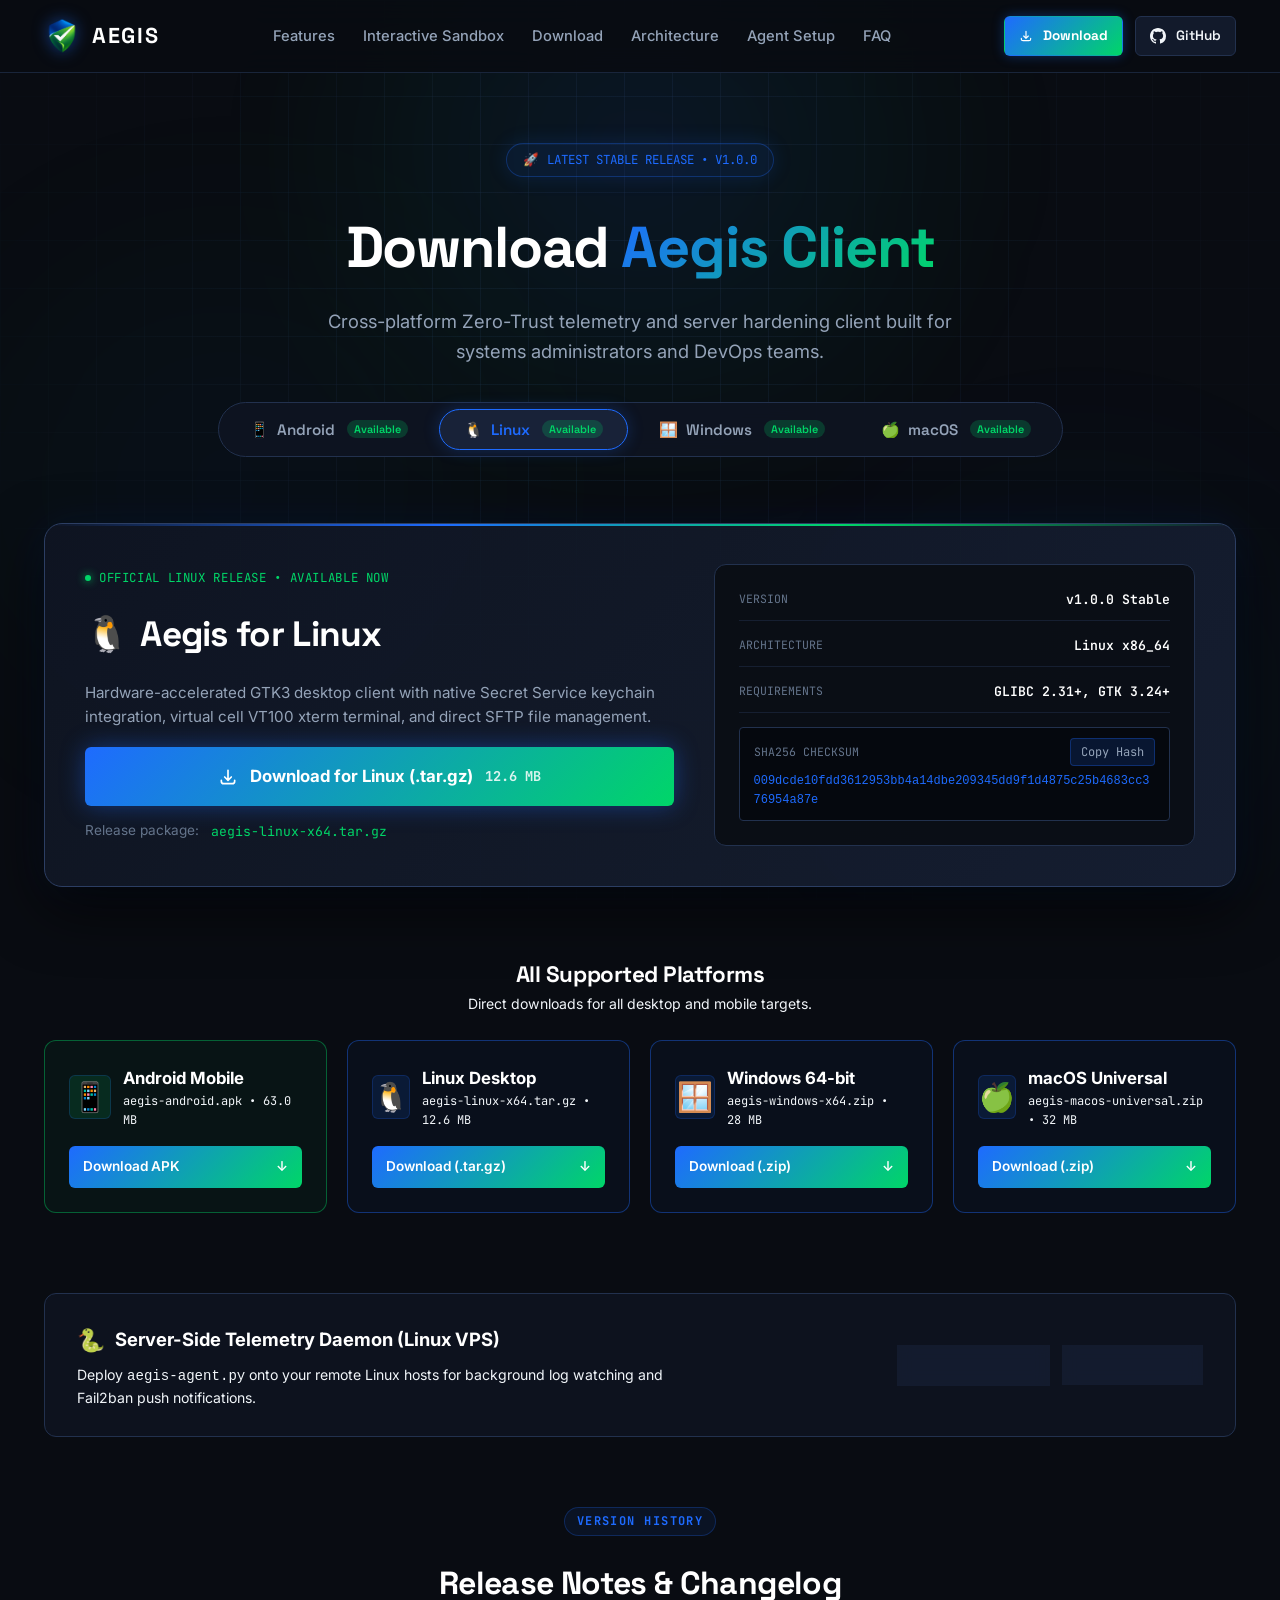
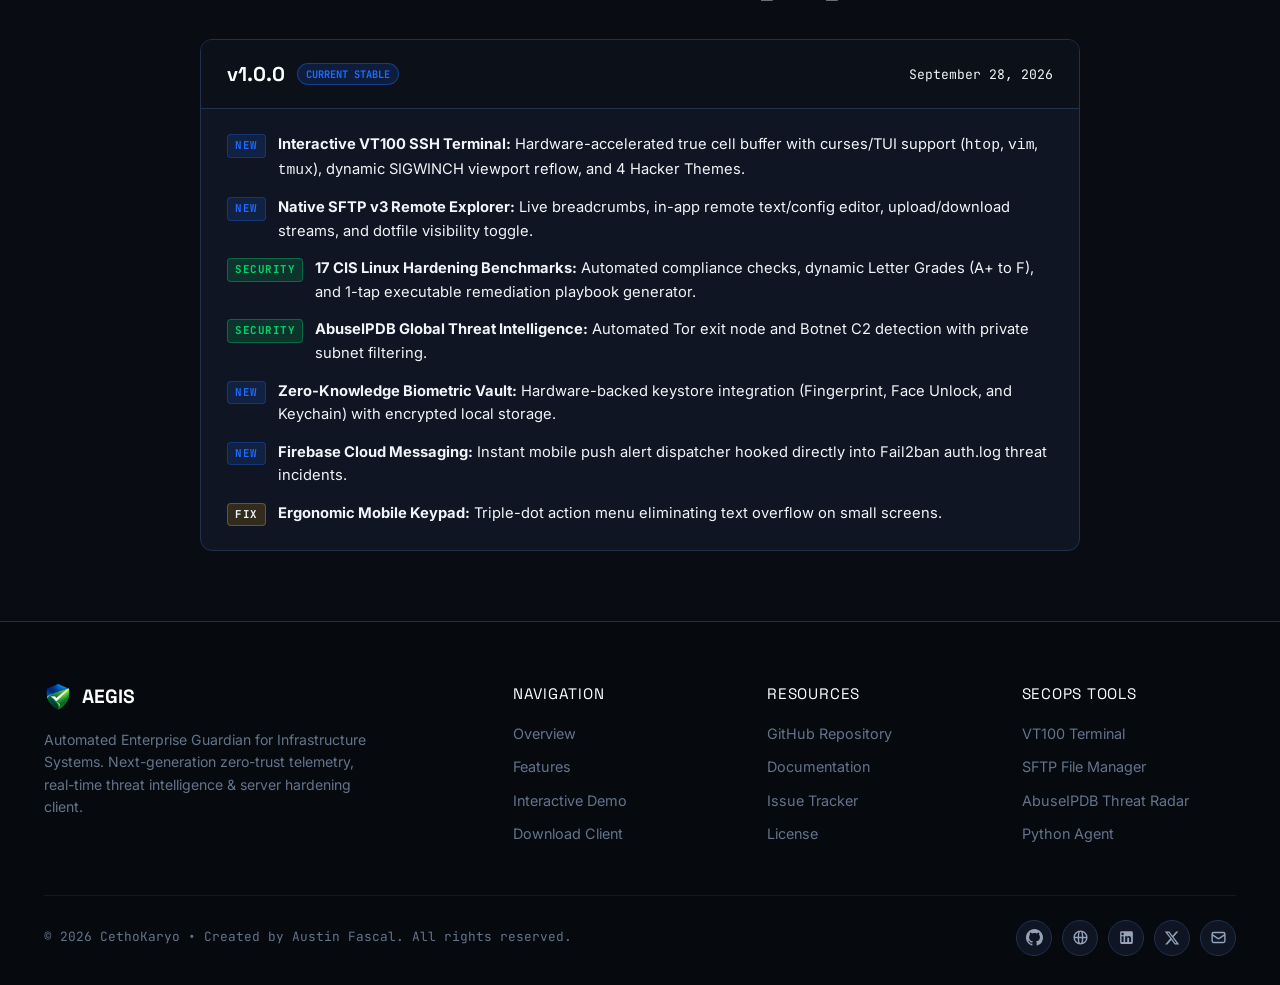
==== commit c9f97380: "feat(release): enable automated multiplatform builds (Android, Linux, Windows, macOS) and dynamic do" ====
--- a/docs/download/index.html
+++ b/docs/download/index.html
@@ -88,12 +88,12 @@
           <button class="p-tab-btn" data-os="windows" id="tabWindowsBtn">
             <span>🪟</span>
             <span>Windows</span>
-            <span class="badge" style="background: rgba(255, 179, 0, 0.15); color: var(--amber); font-size: 0.68rem; padding: 2px 7px; border-radius: 999px; margin-left: 4px;">Soon</span>
+            <span class="badge" id="tabWindowsBadge" style="background: rgba(0, 214, 104, 0.2); color: var(--emerald); font-size: 0.68rem; padding: 2px 7px; border-radius: 999px; margin-left: 4px;">Available</span>
           </button>
           <button class="p-tab-btn" data-os="macos" id="tabMacosBtn">
             <span>🍏</span>
             <span>macOS</span>
-            <span class="badge" style="background: rgba(255, 179, 0, 0.15); color: var(--amber); font-size: 0.68rem; padding: 2px 7px; border-radius: 999px; margin-left: 4px;">Soon</span>
+            <span class="badge" id="tabMacosBadge" style="background: rgba(0, 214, 104, 0.2); color: var(--emerald); font-size: 0.68rem; padding: 2px 7px; border-radius: 999px; margin-left: 4px;">Available</span>
           </button>
         </div>
       </div>
@@ -160,9 +160,9 @@
         <!-- 2. Windows Spotlight -->
         <div class="spotlight-panel" id="spotlight-windows">
           <div class="spotlight-info">
-            <div class="spotlight-badge" style="border-color: rgba(255, 179, 0, 0.4); color: var(--amber);">
-              <span class="pulse-dot" style="background: var(--amber);"></span>
-              <span>WINDOWS CLIENT • COMING SOON</span>
+            <div class="spotlight-badge" id="windows-spotlight-badge" style="border-color: rgba(0, 214, 104, 0.4); color: var(--emerald);">
+              <span class="pulse-dot" style="background: var(--emerald);"></span>
+              <span>OFFICIAL WINDOWS RELEASE • AVAILABLE NOW</span>
             </div>
             <h2 class="spotlight-title">
               <span>🪟</span>
@@ -172,27 +172,16 @@
               Native Windows 64-bit application with Windows Credential Manager integration, crisp ClearType font rendering, and seamless SSH key management.
             </p>
             <div class="spotlight-cta-box">
-              <!-- Windows download packages will be available upon official release
-              <a href="../releases/windows/aegis-windows-x64-setup.exe" class="spotlight-main-btn" download>
+              <a href="https://github.com/AustinFascal/aegis/releases/latest/download/aegis-windows-x64.zip" class="spotlight-main-btn" id="windows-download-btn">
                 <svg width="20" height="20" fill="none" stroke="currentColor" viewBox="0 0 24 24">
                   <path stroke-linecap="round" stroke-linejoin="round" stroke-width="2" d="M4 16v1a3 3 0 003 3h10a3 3 0 003-3v-1m-4-4l-4 4m0 0l-4-4m4 4V4"/>
                 </svg>
-                <span>Download Windows Installer (.exe)</span>
-                <span style="font-family: var(--font-mono); font-size: 0.85rem; opacity: 0.85;">38 MB</span>
+                <span>Download Windows Bundle (.zip)</span>
+                <span id="windows-download-size" style="font-family: var(--font-mono); font-size: 0.85rem; opacity: 0.85;">28 MB</span>
               </a>
               <div class="spotlight-alt-links">
-                <span>Also available as:</span>
-                <a href="../releases/windows/aegis-windows-x64.zip" download>Portable Archive (.zip)</a>
-              </div>
-              -->
-              <div class="spotlight-coming-soon-btn">
-                <div style="display: flex; align-items: center; gap: 10px;">
-                  <svg width="20" height="20" fill="none" stroke="currentColor" viewBox="0 0 24 24">
-                    <path stroke-linecap="round" stroke-linejoin="round" stroke-width="2" d="M12 8v4l3 3m6-3a9 9 0 11-18 0 9 9 0 0118 0z"/>
-                  </svg>
-                  <span>Windows Installer</span>
-                </div>
-                <span class="badge-coming-soon">Coming Soon</span>
+                <span>Release package:</span>
+                <span style="color: var(--emerald); font-family: var(--font-mono); font-size: 0.82rem;">aegis-windows-x64.zip</span>
               </div>
             </div>
           </div>
@@ -200,7 +189,7 @@
           <div class="spotlight-meta-panel">
             <div class="meta-row">
               <span class="meta-label">Version</span>
-              <span class="meta-val">v1.0.0 Stable</span>
+              <span class="meta-val" id="windows-meta-version">v1.0.0 Stable</span>
             </div>
             <div class="meta-row">
               <span class="meta-label">Architecture</span>
@@ -213,9 +202,9 @@
             <div class="meta-hash-box">
               <div style="display: flex; justify-content: space-between; align-items: center;">
                 <span class="meta-label">SHA256 Checksum</span>
-                <button class="cmd-copy-btn" data-copy="7f83b1657ff1fc53b92dc18148a1d65dfc2d4b1fa3d677284addd200126d9069">Copy Hash</button>
-              </div>
-              <code style="color: var(--blue); font-size: 0.75rem; word-break: break-all;">7f83b1657ff1fc53b92dc18148a1d65dfc2d4b1fa3d677284addd200126d9069</code>
+                <button class="cmd-copy-btn" id="windows-copy-btn" data-copy="Pending automated build">Copy Hash</button>
+              </div>
+              <code id="windows-sha" style="color: var(--blue); font-size: 0.75rem; word-break: break-all;">Pending automated build</code>
             </div>
           </div>
         </div>
@@ -275,9 +264,9 @@
         <!-- 4. macOS Spotlight -->
         <div class="spotlight-panel" id="spotlight-macos">
           <div class="spotlight-info">
-            <div class="spotlight-badge" style="border-color: rgba(255, 179, 0, 0.4); color: var(--amber);">
-              <span class="pulse-dot" style="background: var(--amber);"></span>
-              <span>MACOS CLIENT • COMING SOON</span>
+            <div class="spotlight-badge" id="macos-spotlight-badge" style="border-color: rgba(0, 214, 104, 0.4); color: var(--emerald);">
+              <span class="pulse-dot" style="background: var(--emerald);"></span>
+              <span>OFFICIAL MACOS RELEASE • AVAILABLE NOW</span>
             </div>
             <h2 class="spotlight-title">
               <span>🍏</span>
@@ -287,27 +276,16 @@
               Universal binary compiled for Apple Silicon (M1/M2/M3/M4) and Intel with Touch ID Keychain authorization and native macOS menu bar integration.
             </p>
             <div class="spotlight-cta-box">
-              <!-- macOS download packages will be available upon official release
-              <a href="../releases/macos/aegis-macos-universal.dmg" class="spotlight-main-btn" download>
+              <a href="https://github.com/AustinFascal/aegis/releases/latest/download/aegis-macos-universal.zip" class="spotlight-main-btn" id="macos-download-btn">
                 <svg width="20" height="20" fill="none" stroke="currentColor" viewBox="0 0 24 24">
                   <path stroke-linecap="round" stroke-linejoin="round" stroke-width="2" d="M4 16v1a3 3 0 003 3h10a3 3 0 003-3v-1m-4-4l-4 4m0 0l-4-4m4 4V4"/>
                 </svg>
-                <span>Download DMG Installer</span>
-                <span style="font-family: var(--font-mono); font-size: 0.85rem; opacity: 0.85;">46 MB</span>
+                <span>Download macOS App (.zip)</span>
+                <span id="macos-download-size" style="font-family: var(--font-mono); font-size: 0.85rem; opacity: 0.85;">32 MB</span>
               </a>
               <div class="spotlight-alt-links">
-                <span>Also available as:</span>
-                <a href="../releases/macos/aegis-macos-universal.zip" download>Portable App Archive (.zip)</a>
-              </div>
-              -->
-              <div class="spotlight-coming-soon-btn">
-                <div style="display: flex; align-items: center; gap: 10px;">
-                  <svg width="20" height="20" fill="none" stroke="currentColor" viewBox="0 0 24 24">
-                    <path stroke-linecap="round" stroke-linejoin="round" stroke-width="2" d="M12 8v4l3 3m6-3a9 9 0 11-18 0 9 9 0 0118 0z"/>
-                  </svg>
-                  <span>macOS DMG Installer</span>
-                </div>
-                <span class="badge-coming-soon">Coming Soon</span>
+                <span>Release package:</span>
+                <span style="color: var(--emerald); font-family: var(--font-mono); font-size: 0.82rem;">aegis-macos-universal.zip</span>
               </div>
             </div>
           </div>
@@ -315,7 +293,7 @@
           <div class="spotlight-meta-panel">
             <div class="meta-row">
               <span class="meta-label">Version</span>
-              <span class="meta-val">v1.0.0 Stable</span>
+              <span class="meta-val" id="macos-meta-version">v1.0.0 Stable</span>
             </div>
             <div class="meta-row">
               <span class="meta-label">Binary Type</span>
@@ -328,9 +306,9 @@
             <div class="meta-hash-box">
               <div style="display: flex; justify-content: space-between; align-items: center;">
                 <span class="meta-label">SHA256 Checksum</span>
-                <button class="cmd-copy-btn" data-copy="5e884898da28047151d0e56f8dc6292773603d0d6aabbdd62a11ef721d1542d8">Copy Hash</button>
-              </div>
-              <code style="color: var(--blue); font-size: 0.75rem; word-break: break-all;">5e884898da28047151d0e56f8dc6292773603d0d6aabbdd62a11ef721d1542d8</code>
+                <button class="cmd-copy-btn" id="macos-copy-btn" data-copy="Pending automated build">Copy Hash</button>
+              </div>
+              <code id="macos-sha" style="color: var(--blue); font-size: 0.75rem; word-break: break-all;">Pending automated build</code>
             </div>
           </div>
         </div>
@@ -379,31 +357,35 @@
             </div>
           </div>
 
-          <div class="platform-simple-card" onclick="switchSpotlight('windows')">
+          <div class="platform-simple-card" onclick="switchSpotlight('windows')" style="border-color: rgba(30, 107, 255, 0.4); background: rgba(30, 107, 255, 0.04);">
             <div class="p-card-top">
-              <div class="p-card-icon">🪟</div>
+              <div class="p-card-icon" style="background: rgba(30, 107, 255, 0.12); color: var(--blue);">🪟</div>
               <div>
                 <strong style="color: #FFF; font-size: 1.05rem;">Windows 64-bit</strong>
-                <div class="text-dim" style="font-size: 0.75rem; font-family: var(--font-mono);">Setup.exe • zip</div>
-              </div>
-            </div>
-            <div class="p-card-btn" style="color: var(--amber);">
-              <span>Coming Soon</span>
-              <span>⏳</span>
-            </div>
-          </div>
-
-          <div class="platform-simple-card" onclick="switchSpotlight('macos')">
+                <div class="text-dim" style="font-size: 0.75rem; font-family: var(--font-mono);">
+                  <span id="grid-windows-file">aegis-windows-x64.zip</span> • <span id="grid-windows-size">28 MB</span>
+                </div>
+              </div>
+            </div>
+            <div class="p-card-btn" id="grid-windows-btn" style="background: linear-gradient(135deg, var(--blue) 0%, var(--emerald) 100%); color: #FFF; border: none;">
+              <span>Download (.zip)</span>
+              <span>↓</span>
+            </div>
+          </div>
+
+          <div class="platform-simple-card" onclick="switchSpotlight('macos')" style="border-color: rgba(30, 107, 255, 0.4); background: rgba(30, 107, 255, 0.04);">
             <div class="p-card-top">
-              <div class="p-card-icon">🍏</div>
-              <div>
-                <strong style="color: #FFF; font-size: 1.05rem;">macOS</strong>
-                <div class="text-dim" style="font-size: 0.75rem; font-family: var(--font-mono);">DMG • universal zip</div>
-              </div>
-            </div>
-            <div class="p-card-btn" style="color: var(--amber);">
-              <span>Coming Soon</span>
-              <span>⏳</span>
+              <div class="p-card-icon" style="background: rgba(30, 107, 255, 0.12); color: var(--blue);">🍏</div>
+              <div>
+                <strong style="color: #FFF; font-size: 1.05rem;">macOS Universal</strong>
+                <div class="text-dim" style="font-size: 0.75rem; font-family: var(--font-mono);">
+                  <span id="grid-macos-file">aegis-macos-universal.zip</span> • <span id="grid-macos-size">32 MB</span>
+                </div>
+              </div>
+            </div>
+            <div class="p-card-btn" id="grid-macos-btn" style="background: linear-gradient(135deg, var(--blue) 0%, var(--emerald) 100%); color: #FFF; border: none;">
+              <span>Download (.zip)</span>
+              <span>↓</span>
             </div>
           </div>
         </div>
@@ -537,9 +519,13 @@
 
           const androidAsset = assets.find(a => a.name === 'aegis-android.apk');
           const linuxAsset = assets.find(a => a.name === 'aegis-linux-x64.tar.gz');
+          const windowsAsset = assets.find(a => a.name === 'aegis-windows-x64.zip' || a.name.includes('windows'));
+          const macosAsset = assets.find(a => a.name === 'aegis-macos-universal.zip' || a.name.includes('macos'));
 
           let androidSha = null;
           let linuxSha = null;
+          let windowsSha = null;
+          let macosSha = null;
 
           if (androidAsset && androidAsset.digest && androidAsset.digest.startsWith('sha256:')) {
             androidSha = androidAsset.digest.substring(7);
@@ -547,10 +533,16 @@
           if (linuxAsset && linuxAsset.digest && linuxAsset.digest.startsWith('sha256:')) {
             linuxSha = linuxAsset.digest.substring(7);
           }
+          if (windowsAsset && windowsAsset.digest && windowsAsset.digest.startsWith('sha256:')) {
+            windowsSha = windowsAsset.digest.substring(7);
+          }
+          if (macosAsset && macosAsset.digest && macosAsset.digest.startsWith('sha256:')) {
+            macosSha = macosAsset.digest.substring(7);
+          }
 
           // Fallback to checksums.txt if digest was not present
           const checksumsAsset = assets.find(a => a.name === 'checksums.txt');
-          if ((!androidSha || !linuxSha) && checksumsAsset) {
+          if ((!androidSha || !linuxSha || !windowsSha || !macosSha) && checksumsAsset) {
             try {
               const cRes = await fetch(checksumsAsset.browser_download_url);
               if (cRes.ok) {
@@ -561,6 +553,8 @@
                     const [hash, file] = parts;
                     if (file.includes('android.apk')) androidSha = hash;
                     if (file.includes('linux-x64.tar.gz')) linuxSha = hash;
+                    if (file.includes('windows') && file.endsWith('.zip')) windowsSha = hash;
+                    if (file.includes('macos') && file.endsWith('.zip')) macosSha = hash;
                   }
                 });
               }
@@ -578,6 +572,16 @@
               sha: linuxSha,
               size: linuxAsset ? formatBytes(linuxAsset.size) : null,
               url: linuxAsset ? linuxAsset.browser_download_url : null
+            },
+            windows: {
+              sha: windowsSha,
+              size: windowsAsset ? formatBytes(windowsAsset.size) : null,
+              url: windowsAsset ? windowsAsset.browser_download_url : null
+            },
+            macos: {
+              sha: macosSha,
+              size: macosAsset ? formatBytes(macosAsset.size) : null,
+              url: macosAsset ? macosAsset.browser_download_url : null
             }
           };
         }
@@ -602,6 +606,16 @@
                 sha: manifest.assets?.linux?.sha256,
                 size: manifest.assets?.linux?.size_human || formatBytes(manifest.assets?.linux?.size_bytes),
                 url: manifest.assets?.linux?.download_url
+              },
+              windows: {
+                sha: manifest.assets?.windows?.sha256,
+                size: manifest.assets?.windows?.size_human || formatBytes(manifest.assets?.windows?.size_bytes),
+                url: manifest.assets?.windows?.download_url
+              },
+              macos: {
+                sha: manifest.assets?.macos?.sha256,
+                size: manifest.assets?.macos?.size_human || formatBytes(manifest.assets?.macos?.size_bytes),
+                url: manifest.assets?.macos?.download_url
               }
             };
           }
@@ -621,6 +635,12 @@
 
         const androidMetaVer = document.getElementById('android-meta-version');
         if (androidMetaVer) androidMetaVer.textContent = `${tag} Stable`;
+
+        const windowsMetaVer = document.getElementById('windows-meta-version');
+        if (windowsMetaVer) windowsMetaVer.textContent = `${tag} Stable`;
+
+        const macosMetaVer = document.getElementById('macos-meta-version');
+        if (macosMetaVer) macosMetaVer.textContent = `${tag} Stable`;
       }
 
       // Linux dynamic values
@@ -660,6 +680,46 @@
         if (releaseData.android.url) {
           const dlBtn = document.getElementById('android-download-btn');
           if (dlBtn) dlBtn.href = releaseData.android.url;
+        }
+      }
+
+      // Windows dynamic values
+      if (releaseData.windows) {
+        if (releaseData.windows.sha) {
+          const codeEl = document.getElementById('windows-sha');
+          if (codeEl) codeEl.textContent = releaseData.windows.sha;
+          const copyBtn = document.getElementById('windows-copy-btn');
+          if (copyBtn) copyBtn.setAttribute('data-copy', releaseData.windows.sha);
+        }
+        if (releaseData.windows.size) {
+          const sizeEl = document.getElementById('windows-download-size');
+          if (sizeEl) sizeEl.textContent = releaseData.windows.size;
+          const gridWindowsSize = document.getElementById('grid-windows-size');
+          if (gridWindowsSize) gridWindowsSize.textContent = releaseData.windows.size;
+        }
+        if (releaseData.windows.url) {
+          const dlBtn = document.getElementById('windows-download-btn');
+          if (dlBtn) dlBtn.href = releaseData.windows.url;
+        }
+      }
+
+      // macOS dynamic values
+      if (releaseData.macos) {
+        if (releaseData.macos.sha) {
+          const codeEl = document.getElementById('macos-sha');
+          if (codeEl) codeEl.textContent = releaseData.macos.sha;
+          const copyBtn = document.getElementById('macos-copy-btn');
+          if (copyBtn) copyBtn.setAttribute('data-copy', releaseData.macos.sha);
+        }
+        if (releaseData.macos.size) {
+          const sizeEl = document.getElementById('macos-download-size');
+          if (sizeEl) sizeEl.textContent = releaseData.macos.size;
+          const gridMacosSize = document.getElementById('grid-macos-size');
+          if (gridMacosSize) gridMacosSize.textContent = releaseData.macos.size;
+        }
+        if (releaseData.macos.url) {
+          const dlBtn = document.getElementById('macos-download-btn');
+          if (dlBtn) dlBtn.href = releaseData.macos.url;
         }
       }
     }
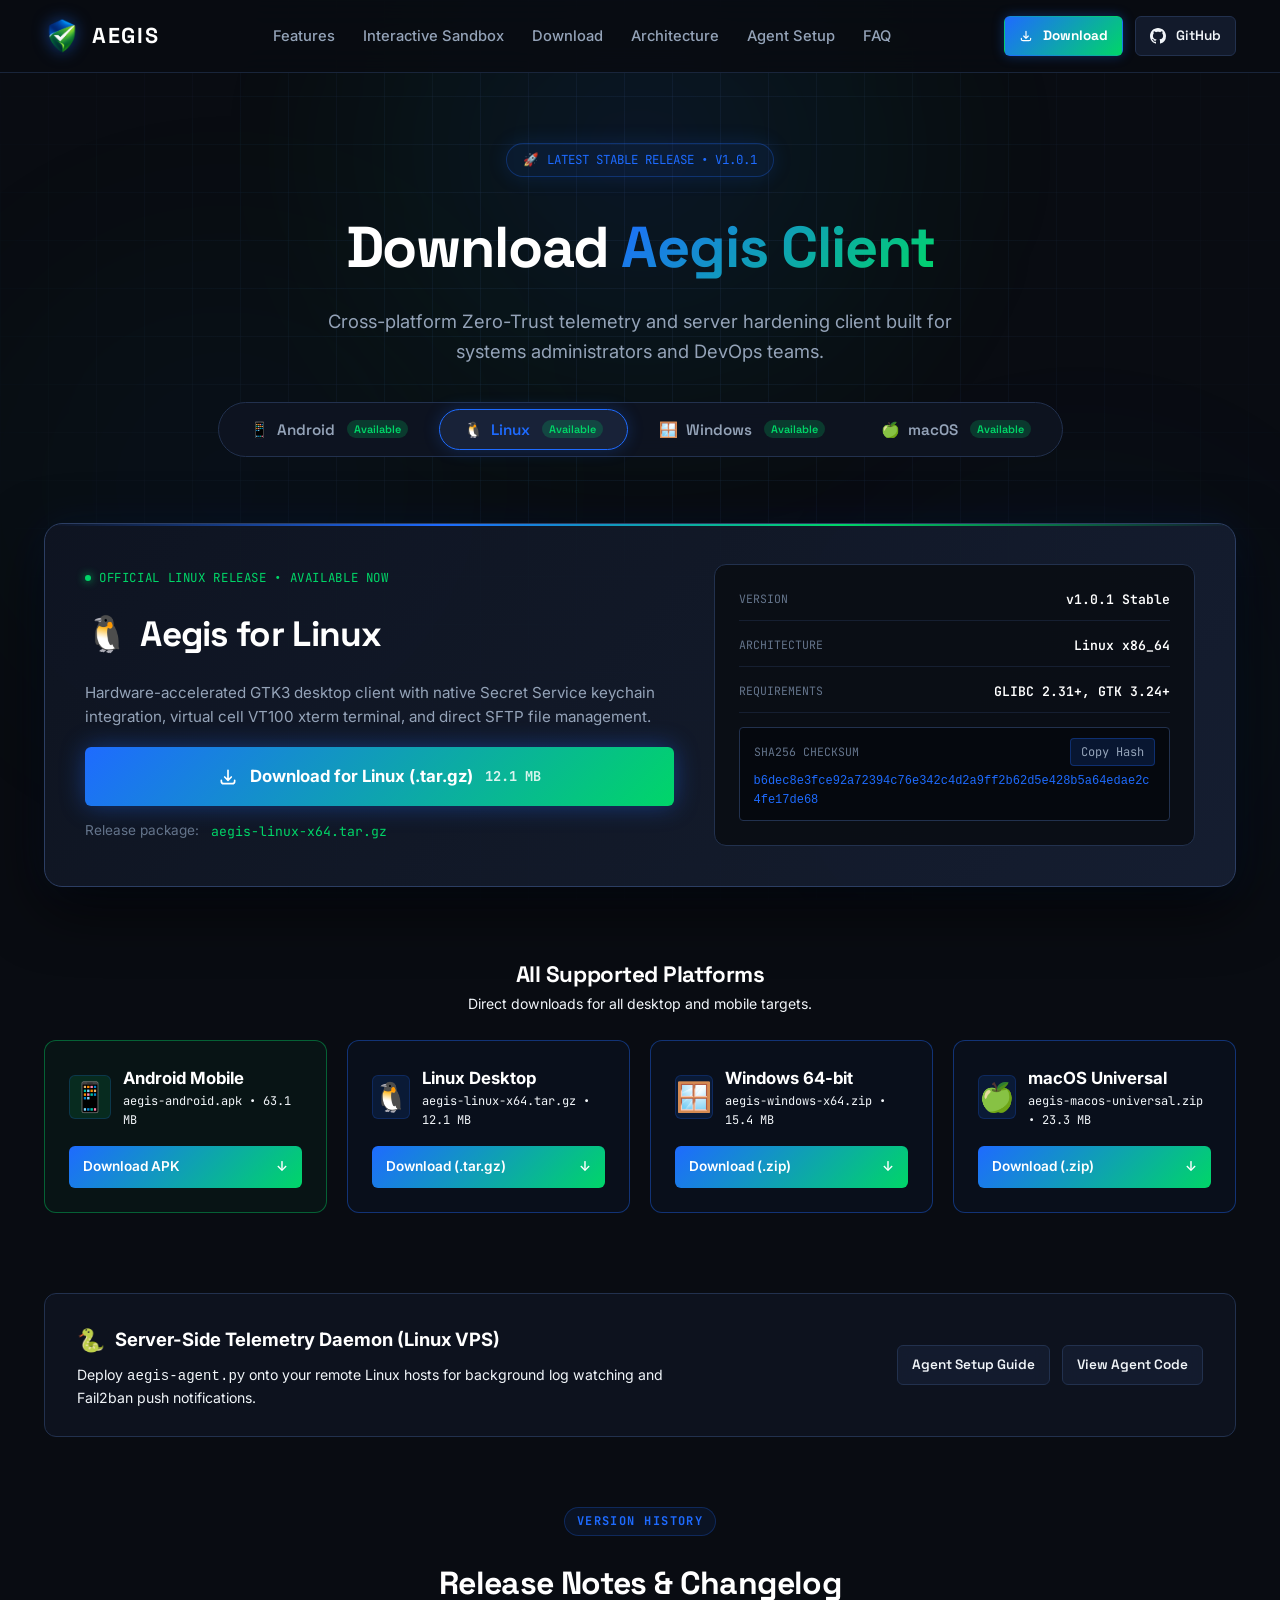
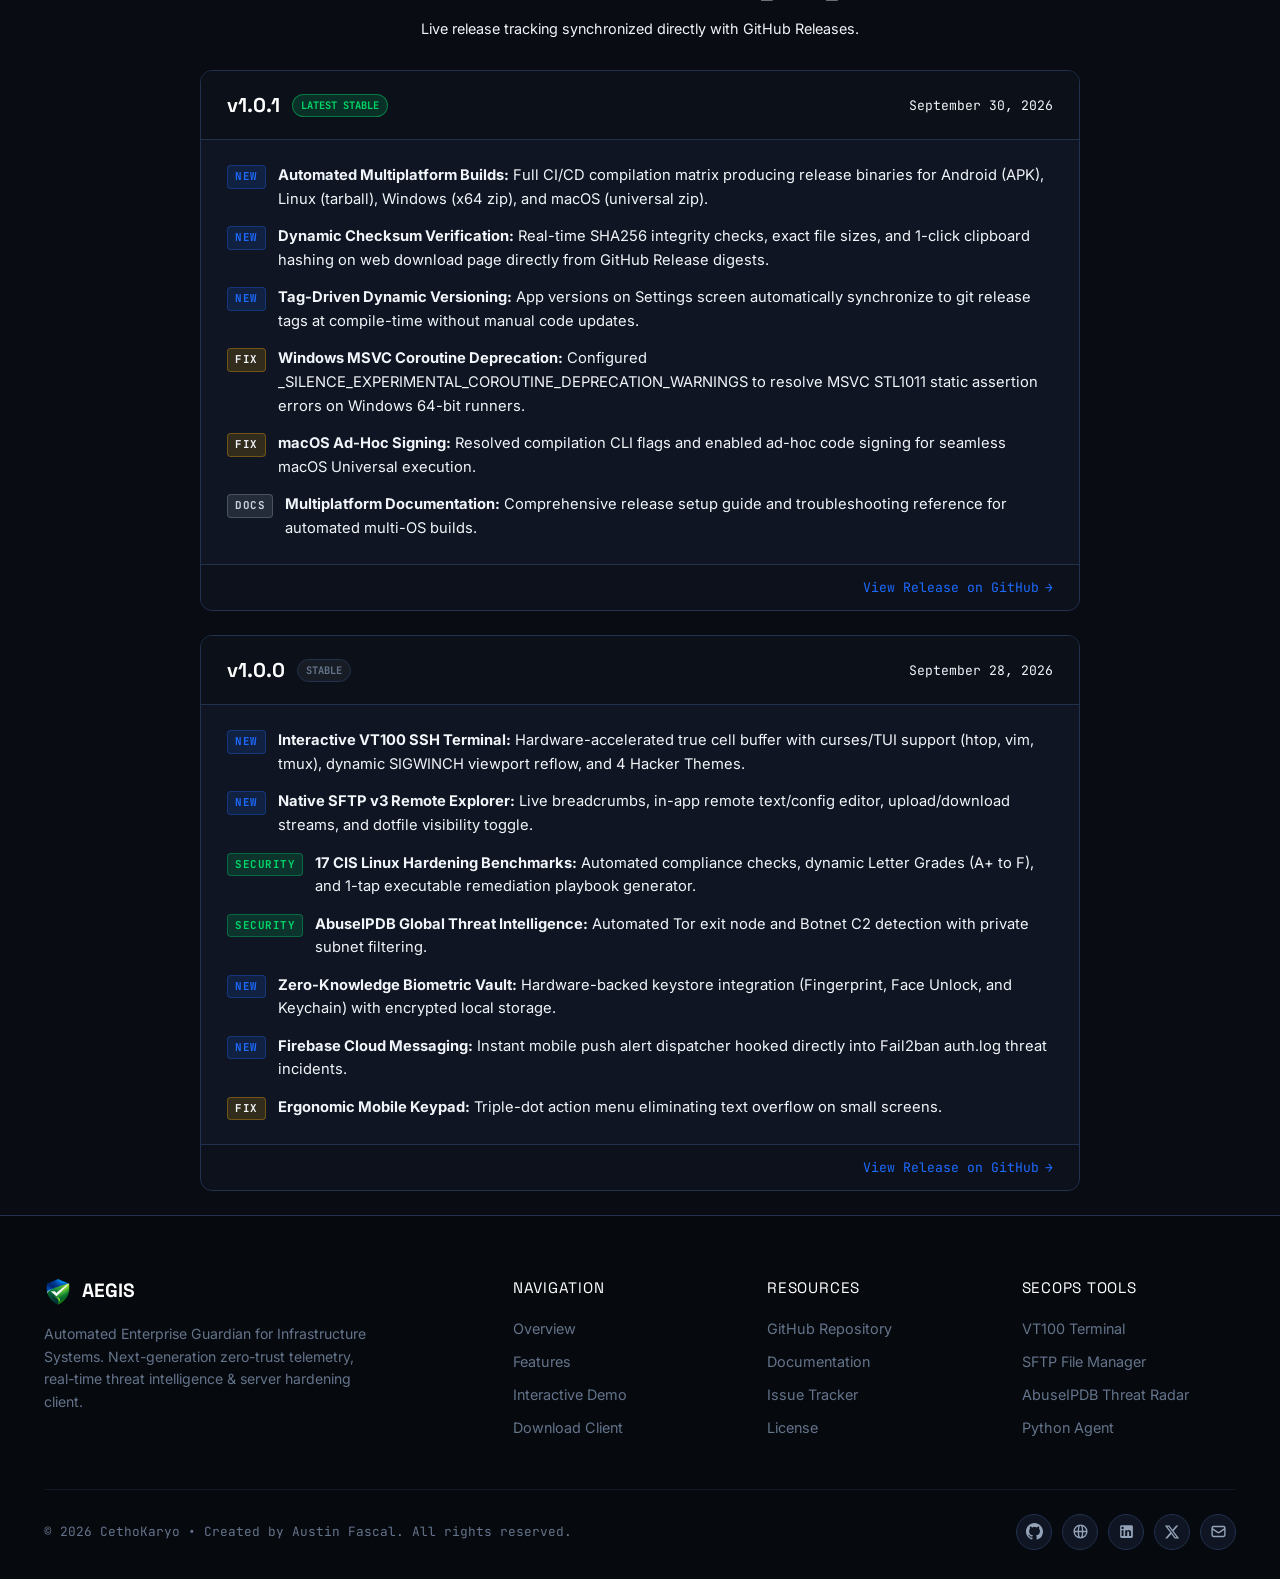
==== commit 817260d5: "feat(download): automate dynamic release notes and changelog synchronization from GitHub Releases" ====
--- a/docs/download/index.html
+++ b/docs/download/index.html
@@ -417,63 +417,129 @@
         <div style="text-align: center; margin-bottom: 30px;">
           <span class="section-badge">Version History</span>
           <h2 style="font-size: 2rem; color: #FFF; margin-top: 8px;">Release Notes & Changelog</h2>
-        </div>
-
-        <!-- v1.0.0 Block -->
-        <div class="cl-version-block" style="margin-bottom: 70px;">
-          <div class="cl-version-header">
-            <div class="cl-version-title">
-              <span>v1.0.0</span>
-              <span class="brand-badge" style="background: rgba(30, 107, 255, 0.15); border-color: rgba(30, 107, 255, 0.4); color: var(--blue);">CURRENT STABLE</span>
-            </div>
-            <div class="text-dim" style="font-size: 0.82rem; font-family: var(--font-mono);">September 28, 2026</div>
-          </div>
-          <ul class="cl-entry-list">
-            <li class="cl-entry-item">
-              <span class="cl-tag cl-tag-feat">NEW</span>
-              <div>
-                <strong>Interactive VT100 SSH Terminal:</strong> Hardware-accelerated true cell buffer with curses/TUI support (<code>htop</code>, <code>vim</code>, <code>tmux</code>), dynamic SIGWINCH viewport reflow, and 4 Hacker Themes.
-              </div>
-            </li>
-            <li class="cl-entry-item">
-              <span class="cl-tag cl-tag-feat">NEW</span>
-              <div>
-                <strong>Native SFTP v3 Remote Explorer:</strong> Live breadcrumbs, in-app remote text/config editor, upload/download streams, and dotfile visibility toggle.
-              </div>
-            </li>
-            <li class="cl-entry-item">
-              <span class="cl-tag cl-tag-sec">SECURITY</span>
-              <div>
-                <strong>17 CIS Linux Hardening Benchmarks:</strong> Automated compliance checks, dynamic Letter Grades (A+ to F), and 1-tap executable remediation playbook generator.
-              </div>
-            </li>
-            <li class="cl-entry-item">
-              <span class="cl-tag cl-tag-sec">SECURITY</span>
-              <div>
-                <strong>AbuseIPDB Global Threat Intelligence:</strong> Automated Tor exit node and Botnet C2 detection with private subnet filtering.
-              </div>
-            </li>
-            <li class="cl-entry-item">
-              <span class="cl-tag cl-tag-feat">NEW</span>
-              <div>
-                <strong>Zero-Knowledge Biometric Vault:</strong> Hardware-backed keystore integration (Fingerprint, Face Unlock, and Keychain) with encrypted local storage.
-              </div>
-            </li>
-            <li class="cl-entry-item">
-              <span class="cl-tag cl-tag-feat">NEW</span>
-              <div>
-                <strong>Firebase Cloud Messaging:</strong> Instant mobile push alert dispatcher hooked directly into Fail2ban auth.log threat incidents.
-              </div>
-            </li>
-            <li class="cl-entry-item">
-              <span class="cl-tag cl-tag-fix">FIX</span>
-              <div>
-                <strong>Ergonomic Mobile Keypad:</strong> Triple-dot action menu eliminating text overflow on small screens.
-              </div>
-            </li>
-          </ul>
-        </div>
-
+          <p class="text-muted" style="font-size: 0.9rem; max-width: 600px; margin: 8px auto 0;">
+            Live release tracking synchronized directly with GitHub Releases.
+          </p>
+        </div>
+
+        <!-- Dynamic Container for Version Blocks -->
+        <div id="changelog-entries">
+          <!-- Fallback v1.0.1 Block -->
+          <div class="cl-version-block" style="margin-bottom: 24px;">
+            <div class="cl-version-header">
+              <div class="cl-version-title">
+                <span>v1.0.1</span>
+                <span class="brand-badge" style="background: rgba(0, 230, 118, 0.15); border-color: rgba(0, 230, 118, 0.4); color: var(--emerald);">LATEST STABLE</span>
+              </div>
+              <div class="text-dim" style="font-size: 0.82rem; font-family: var(--font-mono);">September 30, 2026</div>
+            </div>
+            <ul class="cl-entry-list">
+              <li class="cl-entry-item">
+                <span class="cl-tag cl-tag-feat">NEW</span>
+                <div>
+                  <strong>Automated Multiplatform Builds:</strong> Full CI/CD compilation matrix producing release binaries for Android (APK), Linux (tarball), Windows (x64 zip), and macOS (universal zip).
+                </div>
+              </li>
+              <li class="cl-entry-item">
+                <span class="cl-tag cl-tag-feat">NEW</span>
+                <div>
+                  <strong>Dynamic Checksum Verification:</strong> Real-time SHA256 integrity checks, exact file sizes, and 1-click clipboard hashing on web download page directly from GitHub Release digests.
+                </div>
+              </li>
+              <li class="cl-entry-item">
+                <span class="cl-tag cl-tag-feat">NEW</span>
+                <div>
+                  <strong>Tag-Driven Dynamic Versioning:</strong> App versions on Settings screen automatically synchronize to git release tags at compile-time without manual code updates.
+                </div>
+              </li>
+              <li class="cl-entry-item">
+                <span class="cl-tag cl-tag-fix">FIX</span>
+                <div>
+                  <strong>Windows MSVC Coroutine Deprecation:</strong> Configured <code>_SILENCE_EXPERIMENTAL_COROUTINE_DEPRECATION_WARNINGS</code> to resolve MSVC STL1011 static assertion errors on Windows 64-bit runners.
+                </div>
+              </li>
+              <li class="cl-entry-item">
+                <span class="cl-tag cl-tag-fix">FIX</span>
+                <div>
+                  <strong>macOS Ad-Hoc Signing:</strong> Resolved compilation CLI flags and enabled ad-hoc code signing for seamless macOS Universal execution.
+                </div>
+              </li>
+              <li class="cl-entry-item">
+                <span class="cl-tag cl-tag-docs">DOCS</span>
+                <div>
+                  <strong>Multiplatform Documentation:</strong> Comprehensive release setup guide and troubleshooting reference for automated multi-OS builds.
+                </div>
+              </li>
+            </ul>
+            <div style="padding: 12px 26px; background: rgba(0,0,0,0.2); border-top: 1px solid var(--border-subtle); display: flex; justify-content: flex-end;">
+              <a href="https://github.com/AustinFascal/aegis/releases/tag/v1.0.1" target="_blank" rel="noopener noreferrer" style="color: var(--blue); font-size: 0.82rem; font-family: var(--font-mono); text-decoration: none; display: inline-flex; align-items: center; gap: 6px;">
+                <span>View Release on GitHub</span>
+                <span>→</span>
+              </a>
+            </div>
+          </div>
+
+          <!-- Fallback v1.0.0 Block -->
+          <div class="cl-version-block" style="margin-bottom: 24px;">
+            <div class="cl-version-header">
+              <div class="cl-version-title">
+                <span>v1.0.0</span>
+                <span class="brand-badge" style="background: rgba(255, 255, 255, 0.05); border-color: var(--border-subtle); color: var(--text-dim);">STABLE</span>
+              </div>
+              <div class="text-dim" style="font-size: 0.82rem; font-family: var(--font-mono);">September 28, 2026</div>
+            </div>
+            <ul class="cl-entry-list">
+              <li class="cl-entry-item">
+                <span class="cl-tag cl-tag-feat">NEW</span>
+                <div>
+                  <strong>Interactive VT100 SSH Terminal:</strong> Hardware-accelerated true cell buffer with curses/TUI support (<code>htop</code>, <code>vim</code>, <code>tmux</code>), dynamic SIGWINCH viewport reflow, and 4 Hacker Themes.
+                </div>
+              </li>
+              <li class="cl-entry-item">
+                <span class="cl-tag cl-tag-feat">NEW</span>
+                <div>
+                  <strong>Native SFTP v3 Remote Explorer:</strong> Live breadcrumbs, in-app remote text/config editor, upload/download streams, and dotfile visibility toggle.
+                </div>
+              </li>
+              <li class="cl-entry-item">
+                <span class="cl-tag cl-tag-sec">SECURITY</span>
+                <div>
+                  <strong>17 CIS Linux Hardening Benchmarks:</strong> Automated compliance checks, dynamic Letter Grades (A+ to F), and 1-tap executable remediation playbook generator.
+                </div>
+              </li>
+              <li class="cl-entry-item">
+                <span class="cl-tag cl-tag-sec">SECURITY</span>
+                <div>
+                  <strong>AbuseIPDB Global Threat Intelligence:</strong> Automated Tor exit node and Botnet C2 detection with private subnet filtering.
+                </div>
+              </li>
+              <li class="cl-entry-item">
+                <span class="cl-tag cl-tag-feat">NEW</span>
+                <div>
+                  <strong>Zero-Knowledge Biometric Vault:</strong> Hardware-backed keystore integration (Fingerprint, Face Unlock, and Keychain) with encrypted local storage.
+                </div>
+              </li>
+              <li class="cl-entry-item">
+                <span class="cl-tag cl-tag-feat">NEW</span>
+                <div>
+                  <strong>Firebase Cloud Messaging:</strong> Instant mobile push alert dispatcher hooked directly into Fail2ban auth.log threat incidents.
+                </div>
+              </li>
+              <li class="cl-entry-item">
+                <span class="cl-tag cl-tag-fix">FIX</span>
+                <div>
+                  <strong>Ergonomic Mobile Keypad:</strong> Triple-dot action menu eliminating text overflow on small screens.
+                </div>
+              </li>
+            </ul>
+            <div style="padding: 12px 26px; background: rgba(0,0,0,0.2); border-top: 1px solid var(--border-subtle); display: flex; justify-content: flex-end;">
+              <a href="https://github.com/AustinFascal/aegis/releases/tag/v1.0.0" target="_blank" rel="noopener noreferrer" style="color: var(--blue); font-size: 0.82rem; font-family: var(--font-mono); text-decoration: none; display: inline-flex; align-items: center; gap: 6px;">
+                <span>View Release on GitHub</span>
+                <span>→</span>
+              </a>
+            </div>
+          </div>
+        </div>
       </div>
     </section>
   </main>
@@ -495,13 +561,158 @@
       });
     }
 
-    // Dynamic GitHub Release metadata & SHA256 retrieval
+    // Helper function to format release date
+    function formatReleaseDate(dateStr) {
+      if (!dateStr) return '';
+      try {
+        const d = new Date(dateStr);
+        return d.toLocaleDateString('en-US', { year: 'numeric', month: 'long', day: 'numeric' });
+      } catch (_) {
+        return dateStr;
+      }
+    }
+
+    // Helper to parse Markdown release body into styled bullet items
+    function parseReleaseBody(body) {
+      if (!body) return [];
+      const lines = body.split('\n');
+      const entries = [];
+      for (let rawLine of lines) {
+        let line = rawLine.trim();
+        if (!line) continue;
+        if (line.startsWith('#')) continue;
+        if (line.toLowerCase().includes('full changelog') && line.includes('http')) continue;
+        if (line.startsWith('*') || line.startsWith('-') || line.startsWith('•')) {
+          line = line.replace(/^[\*\-•]\s*/, '').trim();
+        }
+
+        let type = 'feat';
+        let tag = 'NEW';
+        const lower = line.toLowerCase();
+        if (lower.startsWith('**feat') || lower.includes('feat(') || lower.startsWith('feat:') || lower.includes('feature')) {
+          type = 'feat';
+          tag = 'NEW';
+        } else if (lower.startsWith('**fix') || lower.includes('fix(') || lower.startsWith('fix:') || lower.includes('bug')) {
+          type = 'fix';
+          tag = 'FIX';
+        } else if (lower.startsWith('**sec') || lower.includes('sec(') || lower.includes('security') || lower.includes('hardening')) {
+          type = 'sec';
+          tag = 'SECURITY';
+        } else if (lower.startsWith('**perf') || lower.includes('perf(') || lower.includes('performance')) {
+          type = 'perf';
+          tag = 'PERF';
+        } else if (lower.startsWith('**doc') || lower.includes('doc(') || lower.startsWith('docs:')) {
+          type = 'docs';
+          tag = 'DOCS';
+        } else if (lower.startsWith('**ci') || lower.includes('ci(') || lower.includes('workflow') || lower.includes('build')) {
+          type = 'ci';
+          tag = 'CI/CD';
+        }
+
+        let formatted = line
+          .replace(/\*\*(.*?)\*\*/g, '<strong>$1</strong>')
+          .replace(/`([^`]+)`/g, '<code>$1</code>')
+          .replace(/\[(.*?)\]\((https?:\/\/[^\s\)]+)\)/g, '<a href="$2" target="_blank" rel="noopener noreferrer" style="color: var(--blue); text-decoration: underline;">$1</a>');
+
+        entries.push({ type, tag, text: formatted });
+      }
+      return entries;
+    }
+
+    // Helper to render dynamic changelog blocks
+    function renderDynamicChangelog(releasesList, fallbackManifestList) {
+      if (!Array.isArray(releasesList) || releasesList.length === 0) return;
+      const container = document.getElementById('changelog-entries');
+      if (!container) return;
+
+      const GITHUB_REPO = 'AustinFascal/aegis';
+      let html = '';
+
+      releasesList.forEach((rel, index) => {
+        const isLatest = (index === 0);
+        const tag = rel.tag_name || rel.tag || 'v1.0.0';
+        const url = rel.html_url || `https://github.com/${GITHUB_REPO}/releases/tag/${tag}`;
+        let dateStr = rel.date;
+        if (!dateStr && rel.published_at) {
+          dateStr = formatReleaseDate(rel.published_at);
+        }
+        if (!dateStr) dateStr = 'Latest Release';
+
+        const badgeStyle = isLatest
+          ? 'background: rgba(0, 230, 118, 0.15); border-color: rgba(0, 230, 118, 0.4); color: var(--emerald);'
+          : 'background: rgba(255, 255, 255, 0.05); border-color: var(--border-subtle); color: var(--text-dim);';
+        const badgeText = isLatest ? 'LATEST STABLE' : 'STABLE';
+
+        let entryItems = [];
+        if (Array.isArray(rel.entries) && rel.entries.length > 0) {
+          entryItems = rel.entries.map(e => ({
+            type: e.type || 'feat',
+            tag: e.tag || 'NEW',
+            text: `<strong>${e.title || ''}</strong> ${e.desc || ''}`
+          }));
+        } else if (rel.body) {
+          entryItems = parseReleaseBody(rel.body);
+        }
+
+        // If body parsing was empty, look for fallback curated entries in manifest
+        if (entryItems.length === 0 && Array.isArray(fallbackManifestList)) {
+          const fb = fallbackManifestList.find(c => c.tag === tag);
+          if (fb && Array.isArray(fb.entries)) {
+            entryItems = fb.entries.map(e => ({
+              type: e.type || 'feat',
+              tag: e.tag || 'NEW',
+              text: `<strong>${e.title || ''}</strong> ${e.desc || ''}`
+            }));
+            if (fb.date && !rel.date) dateStr = fb.date;
+          }
+        }
+
+        if (entryItems.length === 0) {
+          entryItems.push({
+            type: 'feat',
+            tag: 'UPDATE',
+            text: `Official release ${tag}. See complete changes and commit log on GitHub.`
+          });
+        }
+
+        html += `
+          <div class="cl-version-block" style="margin-bottom: 24px;">
+            <div class="cl-version-header">
+              <div class="cl-version-title">
+                <span>${tag}</span>
+                <span class="brand-badge" style="${badgeStyle}">${badgeText}</span>
+              </div>
+              <div class="text-dim" style="font-size: 0.82rem; font-family: var(--font-mono);">${dateStr}</div>
+            </div>
+            <ul class="cl-entry-list">
+              ${entryItems.map(item => `
+                <li class="cl-entry-item">
+                  <span class="cl-tag cl-tag-${item.type}">${item.tag}</span>
+                  <div>${item.text}</div>
+                </li>
+              `).join('')}
+            </ul>
+            <div style="padding: 12px 26px; background: rgba(0,0,0,0.2); border-top: 1px solid var(--border-subtle); display: flex; justify-content: flex-end;">
+              <a href="${url}" target="_blank" rel="noopener noreferrer" style="color: var(--blue); font-size: 0.82rem; font-family: var(--font-mono); text-decoration: none; display: inline-flex; align-items: center; gap: 6px;">
+                <span>View Release on GitHub</span>
+                <span>→</span>
+              </a>
+            </div>
+          </div>
+        `;
+      });
+
+      container.innerHTML = html;
+    }
+
+    // Dynamic GitHub Release metadata, SHA256 & Changelog retrieval
     async function loadDynamicReleaseData() {
       const GITHUB_REPO = 'AustinFascal/aegis';
-      const API_URL = `https://api.github.com/repos/${GITHUB_REPO}/releases/latest`;
+      const API_URL = `https://api.github.com/repos/${GITHUB_REPO}/releases`;
       const LOCAL_MANIFEST = './release-manifest.json';
 
       let releaseData = null;
+      let changelogData = null;
 
       function formatBytes(bytes) {
         if (!bytes || isNaN(bytes)) return null;
@@ -514,89 +725,100 @@
           headers: { 'Accept': 'application/vnd.github.v3+json' }
         });
         if (res.ok) {
-          const data = await res.json();
-          const assets = data.assets || [];
-
-          const androidAsset = assets.find(a => a.name === 'aegis-android.apk');
-          const linuxAsset = assets.find(a => a.name === 'aegis-linux-x64.tar.gz');
-          const windowsAsset = assets.find(a => a.name === 'aegis-windows-x64.zip' || a.name.includes('windows'));
-          const macosAsset = assets.find(a => a.name === 'aegis-macos-universal.zip' || a.name.includes('macos'));
-
-          let androidSha = null;
-          let linuxSha = null;
-          let windowsSha = null;
-          let macosSha = null;
-
-          if (androidAsset && androidAsset.digest && androidAsset.digest.startsWith('sha256:')) {
-            androidSha = androidAsset.digest.substring(7);
+          const releases = await res.json();
+          if (Array.isArray(releases) && releases.length > 0) {
+            changelogData = releases;
+            const data = releases[0];
+            const assets = data.assets || [];
+
+            const androidAsset = assets.find(a => a.name === 'aegis-android.apk');
+            const linuxAsset = assets.find(a => a.name === 'aegis-linux-x64.tar.gz');
+            const windowsAsset = assets.find(a => a.name === 'aegis-windows-x64.zip' || a.name.includes('windows'));
+            const macosAsset = assets.find(a => a.name === 'aegis-macos-universal.zip' || a.name.includes('macos'));
+
+            let androidSha = null;
+            let linuxSha = null;
+            let windowsSha = null;
+            let macosSha = null;
+
+            if (androidAsset && androidAsset.digest && androidAsset.digest.startsWith('sha256:')) {
+              androidSha = androidAsset.digest.substring(7);
+            }
+            if (linuxAsset && linuxAsset.digest && linuxAsset.digest.startsWith('sha256:')) {
+              linuxSha = linuxAsset.digest.substring(7);
+            }
+            if (windowsAsset && windowsAsset.digest && windowsAsset.digest.startsWith('sha256:')) {
+              windowsSha = windowsAsset.digest.substring(7);
+            }
+            if (macosAsset && macosAsset.digest && macosAsset.digest.startsWith('sha256:')) {
+              macosSha = macosAsset.digest.substring(7);
+            }
+
+            // Fallback to checksums.txt if digest was not present
+            const checksumsAsset = assets.find(a => a.name === 'checksums.txt');
+            if ((!androidSha || !linuxSha || !windowsSha || !macosSha) && checksumsAsset) {
+              try {
+                const cRes = await fetch(checksumsAsset.browser_download_url);
+                if (cRes.ok) {
+                  const text = await cRes.text();
+                  text.split('\n').forEach(line => {
+                    const parts = line.trim().split(/\s+/);
+                    if (parts.length >= 2) {
+                      const [hash, file] = parts;
+                      if (file.includes('android.apk')) androidSha = hash;
+                      if (file.includes('linux-x64.tar.gz')) linuxSha = hash;
+                      if (file.includes('windows') && file.endsWith('.zip')) windowsSha = hash;
+                      if (file.includes('macos') && file.endsWith('.zip')) macosSha = hash;
+                    }
+                  });
+                }
+              } catch (_) {}
+            }
+
+            releaseData = {
+              tag: data.tag_name || 'v1.0.1',
+              android: {
+                sha: androidSha,
+                size: androidAsset ? formatBytes(androidAsset.size) : null,
+                url: androidAsset ? androidAsset.browser_download_url : null
+              },
+              linux: {
+                sha: linuxSha,
+                size: linuxAsset ? formatBytes(linuxAsset.size) : null,
+                url: linuxAsset ? linuxAsset.browser_download_url : null
+              },
+              windows: {
+                sha: windowsSha,
+                size: windowsAsset ? formatBytes(windowsAsset.size) : null,
+                url: windowsAsset ? windowsAsset.browser_download_url : null
+              },
+              macos: {
+                sha: macosSha,
+                size: macosAsset ? formatBytes(macosAsset.size) : null,
+                url: macosAsset ? macosAsset.browser_download_url : null
+              }
+            };
           }
-          if (linuxAsset && linuxAsset.digest && linuxAsset.digest.startsWith('sha256:')) {
-            linuxSha = linuxAsset.digest.substring(7);
-          }
-          if (windowsAsset && windowsAsset.digest && windowsAsset.digest.startsWith('sha256:')) {
-            windowsSha = windowsAsset.digest.substring(7);
-          }
-          if (macosAsset && macosAsset.digest && macosAsset.digest.startsWith('sha256:')) {
-            macosSha = macosAsset.digest.substring(7);
-          }
-
-          // Fallback to checksums.txt if digest was not present
-          const checksumsAsset = assets.find(a => a.name === 'checksums.txt');
-          if ((!androidSha || !linuxSha || !windowsSha || !macosSha) && checksumsAsset) {
-            try {
-              const cRes = await fetch(checksumsAsset.browser_download_url);
-              if (cRes.ok) {
-                const text = await cRes.text();
-                text.split('\n').forEach(line => {
-                  const parts = line.trim().split(/\s+/);
-                  if (parts.length >= 2) {
-                    const [hash, file] = parts;
-                    if (file.includes('android.apk')) androidSha = hash;
-                    if (file.includes('linux-x64.tar.gz')) linuxSha = hash;
-                    if (file.includes('windows') && file.endsWith('.zip')) windowsSha = hash;
-                    if (file.includes('macos') && file.endsWith('.zip')) macosSha = hash;
-                  }
-                });
-              }
-            } catch (_) {}
-          }
-
-          releaseData = {
-            tag: data.tag_name || 'v1.0.0',
-            android: {
-              sha: androidSha,
-              size: androidAsset ? formatBytes(androidAsset.size) : null,
-              url: androidAsset ? androidAsset.browser_download_url : null
-            },
-            linux: {
-              sha: linuxSha,
-              size: linuxAsset ? formatBytes(linuxAsset.size) : null,
-              url: linuxAsset ? linuxAsset.browser_download_url : null
-            },
-            windows: {
-              sha: windowsSha,
-              size: windowsAsset ? formatBytes(windowsAsset.size) : null,
-              url: windowsAsset ? windowsAsset.browser_download_url : null
-            },
-            macos: {
-              sha: macosSha,
-              size: macosAsset ? formatBytes(macosAsset.size) : null,
-              url: macosAsset ? macosAsset.browser_download_url : null
-            }
-          };
         }
       } catch (err) {
         console.warn('[Aegis] GitHub API rate-limited or unreachable, using local release manifest.', err);
       }
 
       // 2. Fallback to local manifest if API failed or missing fields
-      if (!releaseData || !releaseData.android?.sha || !releaseData.linux?.sha) {
-        try {
-          const fallbackRes = await fetch(LOCAL_MANIFEST);
-          if (fallbackRes.ok) {
-            const manifest = await fallbackRes.json();
+      let manifestChangelog = null;
+      try {
+        const fallbackRes = await fetch(LOCAL_MANIFEST);
+        if (fallbackRes.ok) {
+          const manifest = await fallbackRes.json();
+          if (Array.isArray(manifest.changelog)) {
+            manifestChangelog = manifest.changelog;
+          }
+          if (!changelogData && manifestChangelog) {
+            changelogData = manifestChangelog;
+          }
+          if (!releaseData || !releaseData.android?.sha || !releaseData.linux?.sha) {
             releaseData = {
-              tag: manifest.tag_name || 'v1.0.0',
+              tag: manifest.tag_name || 'v1.0.1',
               android: {
                 sha: manifest.assets?.android?.sha256,
                 size: manifest.assets?.android?.size_human || formatBytes(manifest.assets?.android?.size_bytes),
@@ -619,7 +841,12 @@
               }
             };
           }
-        } catch (_) {}
+        }
+      } catch (_) {}
+
+      // Render dynamic changelog
+      if (changelogData) {
+        renderDynamicChangelog(changelogData, manifestChangelog);
       }
 
       if (!releaseData) return;
--- a/docs/styles.css
+++ b/docs/styles.css
@@ -2691,6 +2691,24 @@
   border: 1px solid rgba(255, 179, 0, 0.3);
 }
 
+.cl-tag-docs {
+  background: rgba(160, 174, 192, 0.15);
+  color: #CBD5E0;
+  border: 1px solid rgba(160, 174, 192, 0.3);
+}
+
+.cl-tag-perf {
+  background: rgba(186, 104, 200, 0.15);
+  color: #CE93D8;
+  border: 1px solid rgba(186, 104, 200, 0.3);
+}
+
+.cl-tag-ci {
+  background: rgba(66, 153, 225, 0.15);
+  color: #90CDF4;
+  border: 1px solid rgba(66, 153, 225, 0.3);
+}
+
 @media (max-width: 992px) {
   .spotlight-card {
     grid-template-columns: 1fr;
